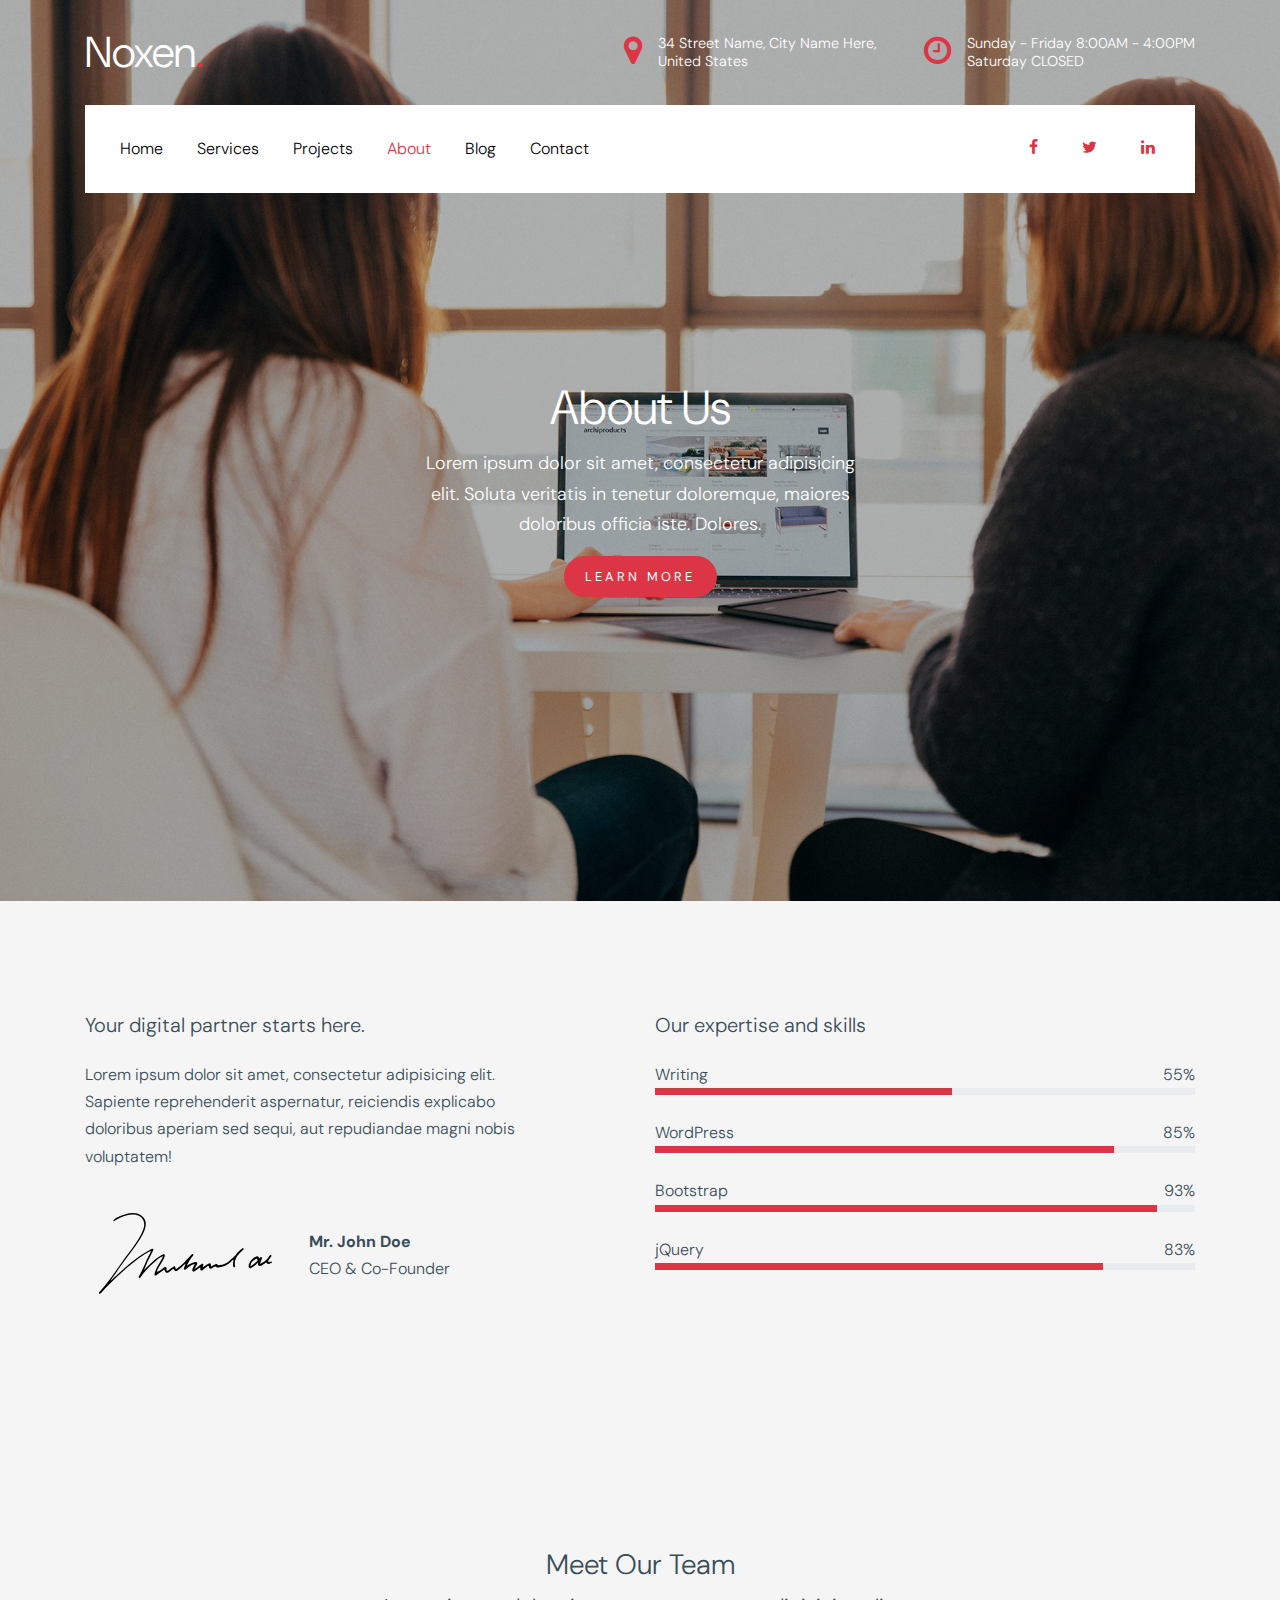
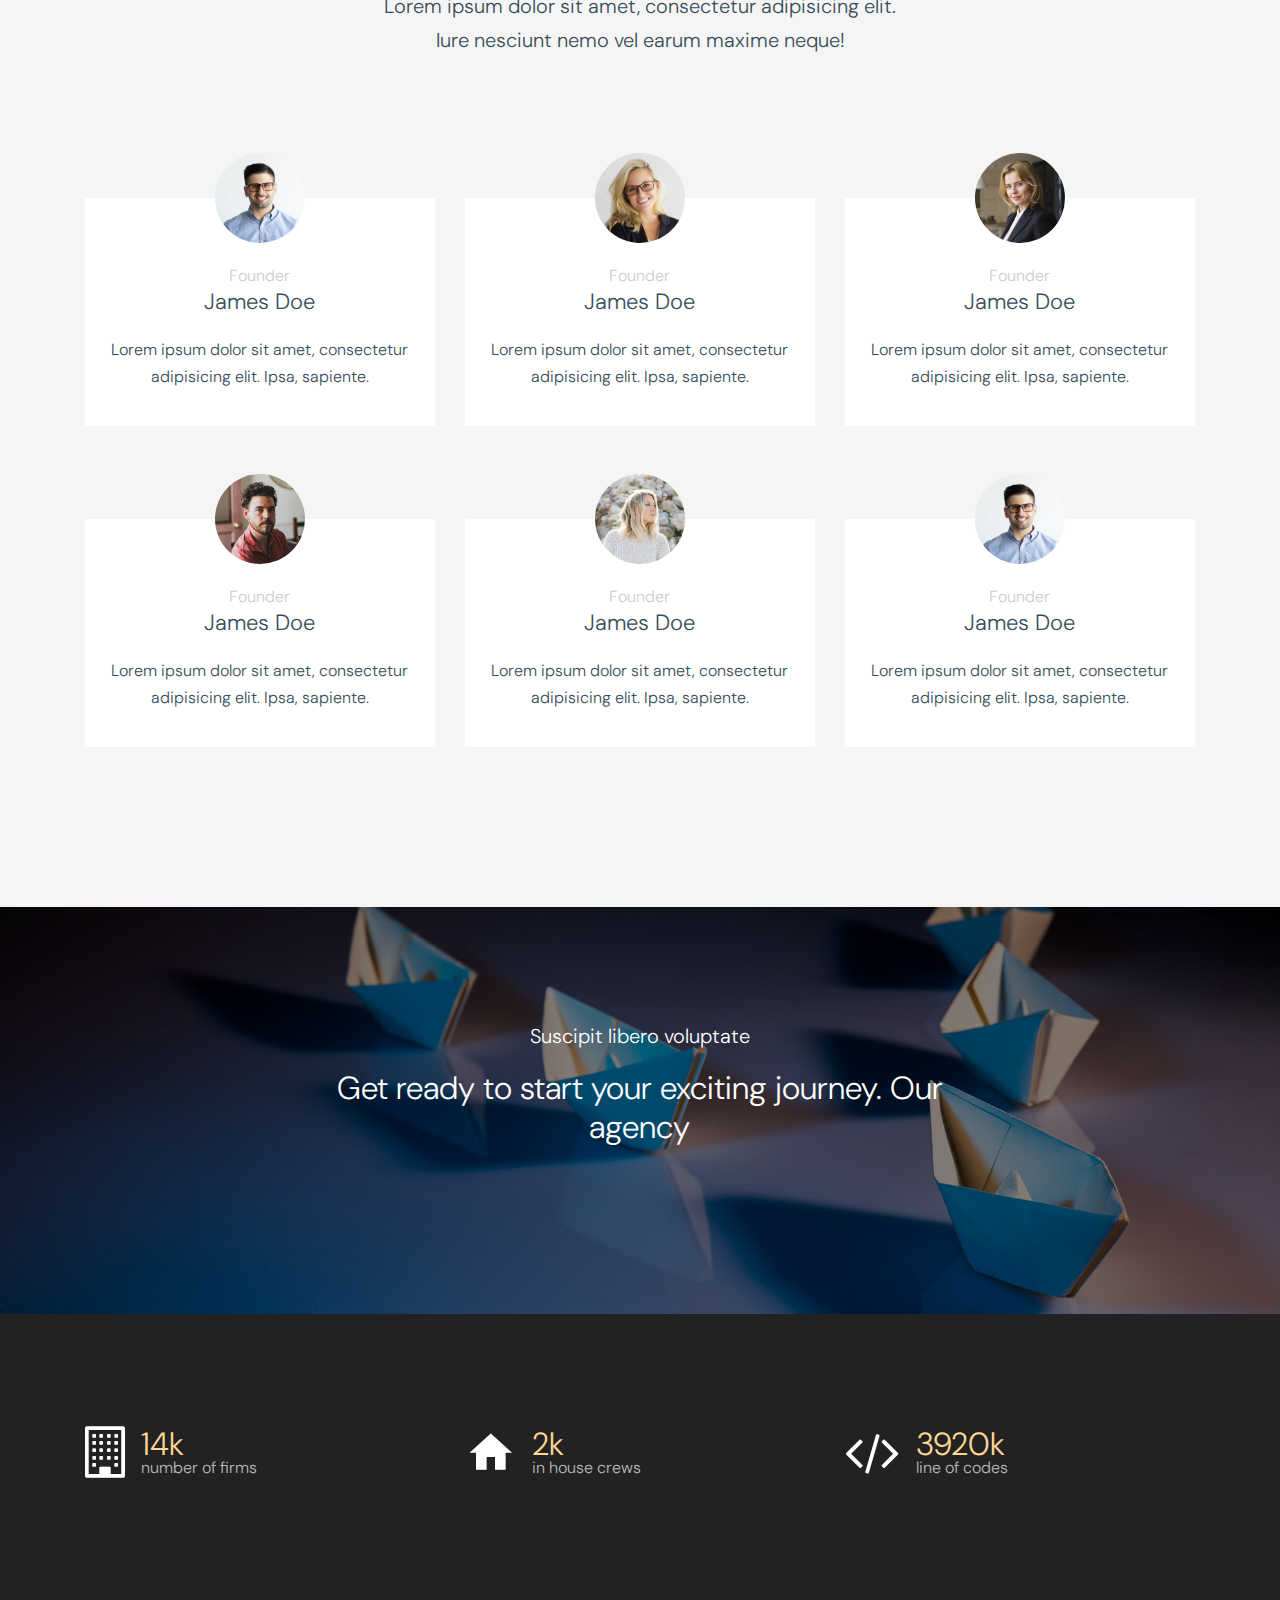
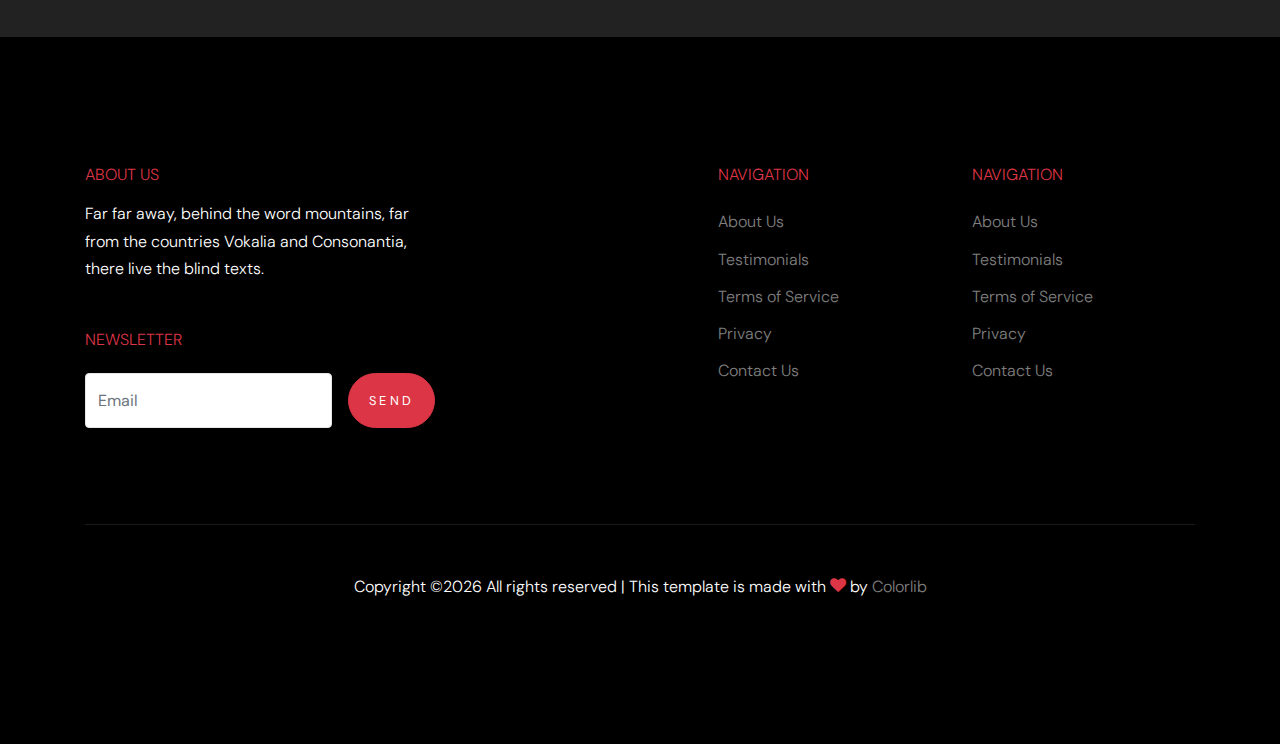
==== about.html @ fd8e3803 "add archives" ====
<!doctype html>
<html lang="en">

  <head>
    <title>Noxen &mdash; Website Template by Colorlib</title>
    <meta charset="utf-8">
    <meta name="viewport" content="width=device-width, initial-scale=1, shrink-to-fit=no">

    <link href="https://fonts.googleapis.com/css?family=DM+Sans:300,400,700&display=swap" rel="stylesheet">

    <link rel="stylesheet" href="fonts/icomoon/style.css">

    <link rel="stylesheet" href="css/bootstrap.min.css">
    <link rel="stylesheet" href="css/bootstrap-datepicker.css">
    <link rel="stylesheet" href="css/jquery.fancybox.min.css">
    <link rel="stylesheet" href="css/owl.carousel.min.css">
    <link rel="stylesheet" href="css/owl.theme.default.min.css">
    <link rel="stylesheet" href="fonts/flaticon/font/flaticon.css">
    <link rel="stylesheet" href="css/aos.css">

    <!-- MAIN CSS -->
    <link rel="stylesheet" href="css/style.css">

  </head>

  <body data-spy="scroll" data-target=".site-navbar-target" data-offset="300">

    
    <div class="site-wrap" id="home-section">

      <div class="site-mobile-menu site-navbar-target">
        <div class="site-mobile-menu-header">
          <div class="site-mobile-menu-close mt-3">
            <span class="icon-close2 js-menu-toggle"></span>
          </div>
        </div>
        <div class="site-mobile-menu-body"></div>
      </div>



      <header class="site-navbar site-navbar-target" role="banner">

        <div class="container mb-3">
          <div class="d-flex align-items-center">
            <div class="site-logo mr-auto">
              <a href="index.html">Noxen<span class="text-primary">.</span></a>
            </div>
            <div class="site-quick-contact d-none d-lg-flex ml-auto ">
              <div class="d-flex site-info align-items-center mr-5">
                <span class="block-icon mr-3"><span class="icon-map-marker"></span></span>
                <span>34 Street Name, City Name Here, <br> United States</span>
              </div>
              <div class="d-flex site-info align-items-center">
                <span class="block-icon mr-3"><span class="icon-clock-o"></span></span>
                <span>Sunday - Friday 8:00AM - 4:00PM <br> Saturday CLOSED</span>
              </div>
              
            </div>
          </div>
        </div>


        <div class="container">
          <div class="menu-wrap d-flex align-items-center">
            <span class="d-inline-block d-lg-none"><a href="#" class="text-black site-menu-toggle js-menu-toggle py-5"><span class="icon-menu h3 text-black"></span></a></span>

              

              <nav class="site-navigation text-left mr-auto d-none d-lg-block" role="navigation">
                <ul class="site-menu main-menu js-clone-nav mr-auto ">
                  <li><a href="index.html" class="nav-link">Home</a></li>
                  <li><a href="services.html" class="nav-link">Services</a></li>
                  <li><a href="projects.html" class="nav-link">Projects</a></li>
                  <li class="active"><a href="about.html" class="nav-link">About</a></li>
                  <li><a href="blog.html" class="nav-link">Blog</a></li>
                  <li><a href="contact.html" class="nav-link">Contact</a></li>
                </ul>
              </nav>

              <div class="top-social ml-auto">
                <a href="#"><span class="icon-facebook"></span></a>
                <a href="#"><span class="icon-twitter"></span></a>
                <a href="#"><span class="icon-linkedin"></span></a>
              </div>
          </div>
        </div>

       

      </header>

    

    <div class="ftco-blocks-cover-1">
      <div class="site-section-cover overlay" data-stellar-background-ratio="0.5" style="background-image: url('images/hero_1.jpg')">
        <div class="container">
          <div class="row align-items-center justify-content-center text-center">
            <div class="col-md-5 mt-5 pt-5">
              <h1 class="mb-3">About Us</h1>
              <p>Lorem ipsum dolor sit amet, consectetur adipisicing elit. Soluta veritatis in tenetur doloremque, maiores doloribus officia iste. Dolores.</p>
              <p><a href="#" class="btn btn-primary">Learn More</a></p>
            </div>
          </div>
        </div>
      </div>
    </div>


    <div class="site-section bg-light">
      <div class="container">
        <div class="row">
          <div class="col-md-5">
            <h2 class="h5 mb-4">Your digital partner starts here.</h2>
            <p>Lorem ipsum dolor sit amet, consectetur adipisicing elit. Sapiente reprehenderit aspernatur, reiciendis explicabo doloribus aperiam sed sequi, aut repudiandae magni nobis voluptatem!</p>

            <div class="d-flex align-items-center">
              <span class="sign mr-4">
                <img src="images/signature.svg" alt="" class="img-fluid">
              </span>
              <div>
                <span class="d-block font-weight-bold">Mr. John Doe</span>
                <span>CEO &amp; Co-Founder </span>
              </div>
            </div>
          </div>
          <div class="col-md-6 ml-auto">
            <h2 class="h5 mb-4">Our expertise and skills</h2>

            <div class="progress-wrap mb-4">
              <div class="d-flex">
                <span>Writing</span>
                <span class="ml-auto">55%</span>
              </div>
              <div class="progress rounded-0" style="height: 7px;">
                <div class="progress-bar" role="progressbar" style="width: 55%;" aria-valuenow="55" aria-valuemin="0" aria-valuemax="100"></div>
              </div>
            </div>

            <div class="progress-wrap mb-4">
              <div class="d-flex">
                <span>WordPress</span>
                <span class="ml-auto">85%</span>
              </div>
              <div class="progress rounded-0" style="height: 7px;">
                <div class="progress-bar" role="progressbar" style="width: 85%;" aria-valuenow="85" aria-valuemin="0" aria-valuemax="100"></div>
              </div>
            </div>

            <div class="progress-wrap mb-4">
              <div class="d-flex">
                <span>Bootstrap</span>
                <span class="ml-auto">93%</span>
              </div>
              <div class="progress rounded-0" style="height: 7px;">
                <div class="progress-bar" role="progressbar" style="width: 93%;" aria-valuenow="93" aria-valuemin="0" aria-valuemax="100"></div>
              </div>
            </div>

            <div class="progress-wrap mb-4">
              <div class="d-flex">
                <span>jQuery</span>
                <span class="ml-auto">83%</span>
              </div>
              <div class="progress rounded-0" style="height: 7px;">
                <div class="progress-bar" role="progressbar" style="width: 83%;" aria-valuenow="83" aria-valuemin="0" aria-valuemax="100"></div>
              </div>
            </div>

          </div>
        </div>
      </div>
    </div>


    <div class="site-section bg-light">
      <div class="container">
        <div class="row justify-content-center text-center mb-5 section-2-title">
          <div class="col-md-6">
            <h3 class="scissors text-center">Meet Our Team</h3>
            <p class="mb-5 lead">Lorem ipsum dolor sit amet, consectetur adipisicing elit. Iure nesciunt nemo vel earum maxime neque!</p>
          </div>
        </div>
        <div class="row align-items-stretch">

          <div class="col-lg-4 col-md-6 mb-5">
            <div class="post-entry-1 h-100 person-1">
              
                <img src="images/person_1.jpg" alt="Image"
                 class="img-fluid">
            
              <div class="post-entry-1-contents">
                <span class="meta">Founder</span>
                <h2>James Doe</h2>
                <p>Lorem ipsum dolor sit amet, consectetur adipisicing elit. Ipsa, sapiente.</p>
              </div>
            </div>
          </div>
          <div class="col-lg-4 col-md-6 mb-5">
            <div class="post-entry-1 h-100 person-1">
              
                <img src="images/person_2.jpg" alt="Image"
                 class="img-fluid">
            
              <div class="post-entry-1-contents">
                <span class="meta">Founder</span>
                <h2>James Doe</h2>
                <p>Lorem ipsum dolor sit amet, consectetur adipisicing elit. Ipsa, sapiente.</p>
              </div>
            </div>
          </div>

          <div class="col-lg-4 col-md-6 mb-5">
            <div class="post-entry-1 h-100 person-1">
              
                <img src="images/person_3.jpg" alt="Image"
                 class="img-fluid">
            
              <div class="post-entry-1-contents">
                <span class="meta">Founder</span>
                <h2>James Doe</h2>
                <p>Lorem ipsum dolor sit amet, consectetur adipisicing elit. Ipsa, sapiente.</p>
              </div>
            </div>
          </div>

          <div class="col-lg-4 col-md-6 mb-5">
            <div class="post-entry-1 h-100 person-1">
              
                <img src="images/person_4.jpg" alt="Image"
                 class="img-fluid">
            
              <div class="post-entry-1-contents">
                <span class="meta">Founder</span>
                <h2>James Doe</h2>
                <p>Lorem ipsum dolor sit amet, consectetur adipisicing elit. Ipsa, sapiente.</p>
              </div>
            </div>
          </div>

          <div class="col-lg-4 col-md-6 mb-5">
            <div class="post-entry-1 h-100 person-1">
              
                <img src="images/person_5.jpg" alt="Image"
                 class="img-fluid">
            
              <div class="post-entry-1-contents">
                <span class="meta">Founder</span>
                <h2>James Doe</h2>
                <p>Lorem ipsum dolor sit amet, consectetur adipisicing elit. Ipsa, sapiente.</p>
              </div>
            </div>
          </div>

          <div class="col-lg-4 col-md-6 mb-5">
            <div class="post-entry-1 h-100 person-1">
              
                <img src="images/person_1.jpg" alt="Image"
                 class="img-fluid">
            
              <div class="post-entry-1-contents">
                <span class="meta">Founder</span>
                <h2>James Doe</h2>
                <p>Lorem ipsum dolor sit amet, consectetur adipisicing elit. Ipsa, sapiente.</p>
              </div>
            </div>
          </div>


        </div>
      </div>
    </div>


    <div class="site-section section-3" data-stellar-background-ratio="0.5" style="background-image: url('images/hero_2.jpg');">
      <div class="container">
        <div class="row justify-content-center text-center">
          <div class="col-7 text-center mb-5">
            <p class="lead text-white">Suscipit libero voluptate</p>
            <h2 class="text-white">Get ready to start your exciting journey. Our agency</h2>
          </div>
        </div>
        
      </div>
    </div>

    <div class="site-section counter-wrap">
      <div class="container">
        <div class="row">
          <div class="col-md-6 col-lg-4 mb-5">
            <div class="d-flex align-items-center counter">
              <span class="icon-building-o wrap-icon mr-3"></span>
              <div class="text">
                <span class="d-block number">14k</span>
                <span class="caption">number of firms</span>
              </div>
            </div>
          </div>
          <div class="col-md-6 col-lg-4 mb-5">
            <div class="d-flex align-items-center counter">
              <span class="icon-home2 wrap-icon mr-3"></span>
              <div class="text">
                <span class="d-block number">2k</span>
                <span class="caption">in house crews</span>
              </div>
            </div>
          </div>
          <div class="col-md-6 col-lg-4 mb-5">
            <div class="d-flex align-items-center counter">
              <span class="icon-code wrap-icon mr-3"></span>
              <div class="text">
                <span class="d-block number">3920k</span>
                <span class="caption">line of codes</span>
              </div>
            </div>
          </div>
        </div>
      </div>
    </div>

    <footer class="site-footer">
      <div class="container">
        <div class="row">
          <div class="col-lg-4">
            <h2 class="footer-heading mb-3">About Us</h2>
                <p class="mb-5">Far far away, behind the word mountains, far from the countries Vokalia and Consonantia, there live the blind texts. </p>

                <h2 class="footer-heading mb-4">Newsletter</h2>
                <form action="#" class="d-flex" class="subscribe">
                  <input type="text" class="form-control mr-3" placeholder="Email">
                  <input type="submit" value="Send" class="btn btn-primary">
                </form>
          </div>
          <div class="col-lg-8 ml-auto">
            <div class="row">
              <div class="col-lg-4 ml-auto">
                <h2 class="footer-heading mb-4">Navigation</h2>
                <ul class="list-unstyled">
                  <li><a href="#">About Us</a></li>
                  <li><a href="#">Testimonials</a></li>
                  <li><a href="#">Terms of Service</a></li>
                  <li><a href="#">Privacy</a></li>
                  <li><a href="#">Contact Us</a></li>
                </ul>
              </div>
              <div class="col-lg-4">
                <h2 class="footer-heading mb-4">Navigation</h2>
                <ul class="list-unstyled">
                  <li><a href="#">About Us</a></li>
                  <li><a href="#">Testimonials</a></li>
                  <li><a href="#">Terms of Service</a></li>
                  <li><a href="#">Privacy</a></li>
                  <li><a href="#">Contact Us</a></li>
                </ul>
                
              </div>

              
              
            </div>
          </div>
        </div>
        <div class="row pt-5 mt-5 text-center">
          <div class="col-md-12">
            <div class="border-top pt-5">
              <p>
            <!-- Link back to Colorlib can't be removed. Template is licensed under CC BY 3.0. -->
            Copyright &copy;<script>document.write(new Date().getFullYear());</script> All rights reserved | This template is made with <i class="icon-heart text-danger" aria-hidden="true"></i> by <a href="https://colorlib.com" target="_blank" >Colorlib</a>
            <!-- Link back to Colorlib can't be removed. Template is licensed under CC BY 3.0. -->
            </p>
            </div>
          </div>

        </div>
      </div>
    </footer>

    </div>

    <script src="js/jquery-3.3.1.min.js"></script>
    <script src="js/jquery-migrate-3.0.0.js"></script>
    <script src="js/popper.min.js"></script>
    <script src="js/bootstrap.min.js"></script>
    <script src="js/owl.carousel.min.js"></script>
    <script src="js/jquery.sticky.js"></script>
    <script src="js/jquery.waypoints.min.js"></script>
    <script src="js/jquery.animateNumber.min.js"></script>
    <script src="js/jquery.fancybox.min.js"></script>
    <script src="js/jquery.stellar.min.js"></script>
    <script src="js/jquery.easing.1.3.js"></script>
    <script src="js/bootstrap-datepicker.min.js"></script>
    <script src="js/aos.js"></script>

    <script src="js/main.js"></script>

  </body>

</html>
---- fonts/icomoon/style.css ----
@font-face {
  font-family: 'icomoon';
  src:  url('fonts/icomoon.eot?10si43');
  src:  url('fonts/icomoon.eot?10si43#iefix') format('embedded-opentype'),
    url('fonts/icomoon.ttf?10si43') format('truetype'),
    url('fonts/icomoon.woff?10si43') format('woff'),
    url('fonts/icomoon.svg?10si43#icomoon') format('svg');
  font-weight: normal;
  font-style: normal;
}

[class^="icon-"], [class*=" icon-"] {
  /* use !important to prevent issues with browser extensions that change fonts */
  font-family: 'icomoon' !important;
  speak: none;
  font-style: normal;
  font-weight: normal;
  font-variant: normal;
  text-transform: none;
  line-height: 1;

  /* Better Font Rendering =========== */
  -webkit-font-smoothing: antialiased;
  -moz-osx-font-smoothing: grayscale;
}

.icon-asterisk:before {
  content: "\f069";
}
.icon-plus:before {
  content: "\f067";
}
.icon-question:before {
  content: "\f128";
}
.icon-minus:before {
  content: "\f068";
}
.icon-glass:before {
  content: "\f000";
}
.icon-music:before {
  content: "\f001";
}
.icon-search:before {
  content: "\f002";
}
.icon-envelope-o:before {
  content: "\f003";
}
.icon-heart:before {
  content: "\f004";
}
.icon-star:before {
  content: "\f005";
}
.icon-star-o:before {
  content: "\f006";
}
.icon-user:before {
  content: "\f007";
}
.icon-film:before {
  content: "\f008";
}
.icon-th-large:before {
  content: "\f009";
}
.icon-th:before {
  content: "\f00a";
}
.icon-th-list:before {
  content: "\f00b";
}
.icon-check:before {
  content: "\f00c";
}
.icon-close:before {
  content: "\f00d";
}
.icon-remove:before {
  content: "\f00d";
}
.icon-times:before {
  content: "\f00d";
}
.icon-search-plus:before {
  content: "\f00e";
}
.icon-search-minus:before {
  content: "\f010";
}
.icon-power-off:before {
  content: "\f011";
}
.icon-signal:before {
  content: "\f012";
}
.icon-cog:before {
  content: "\f013";
}
.icon-gear:before {
  content: "\f013";
}
.icon-trash-o:before {
  content: "\f014";
}
.icon-home:before {
  content: "\f015";
}
.icon-file-o:before {
  content: "\f016";
}
.icon-clock-o:before {
  content: "\f017";
}
.icon-road:before {
  content: "\f018";
}
.icon-download:before {
  content: "\f019";
}
.icon-arrow-circle-o-down:before {
  content: "\f01a";
}
.icon-arrow-circle-o-up:before {
  content: "\f01b";
}
.icon-inbox:before {
  content: "\f01c";
}
.icon-play-circle-o:before {
  content: "\f01d";
}
.icon-repeat:before {
  content: "\f01e";
}
.icon-rotate-right:before {
  content: "\f01e";
}
.icon-refresh:before {
  content: "\f021";
}
.icon-list-alt:before {
  content: "\f022";
}
.icon-lock:before {
  content: "\f023";
}
.icon-flag:before {
  content: "\f024";
}
.icon-headphones:before {
  content: "\f025";
}
.icon-volume-off:before {
  content: "\f026";
}
.icon-volume-down:before {
  content: "\f027";
}
.icon-volume-up:before {
  content: "\f028";
}
.icon-qrcode:before {
  content: "\f029";
}
.icon-barcode:before {
  content: "\f02a";
}
.icon-tag:before {
  content: "\f02b";
}
.icon-tags:before {
  content: "\f02c";
}
.icon-book:before {
  content: "\f02d";
}
.icon-bookmark:before {
  content: "\f02e";
}
.icon-print:before {
  content: "\f02f";
}
.icon-camera:before {
  content: "\f030";
}
.icon-font:before {
  content: "\f031";
}
.icon-bold:before {
  content: "\f032";
}
.icon-italic:before {
  content: "\f033";
}
.icon-text-height:before {
  content: "\f034";
}
.icon-text-width:before {
  content: "\f035";
}
.icon-align-left:before {
  content: "\f036";
}
.icon-align-center:before {
  content: "\f037";
}
.icon-align-right:before {
  content: "\f038";
}
.icon-align-justify:before {
  content: "\f039";
}
.icon-list:before {
  content: "\f03a";
}
.icon-dedent:before {
  content: "\f03b";
}
.icon-outdent:before {
  content: "\f03b";
}
.icon-indent:before {
  content: "\f03c";
}
.icon-video-camera:before {
  content: "\f03d";
}
.icon-image:before {
  content: "\f03e";
}
.icon-photo:before {
  content: "\f03e";
}
.icon-picture-o:before {
  content: "\f03e";
}
.icon-pencil:before {
  content: "\f040";
}
.icon-map-marker:before {
  content: "\f041";
}
.icon-adjust:before {
  content: "\f042";
}
.icon-tint:before {
  content: "\f043";
}
.icon-edit:before {
  content: "\f044";
}
.icon-pencil-square-o:before {
  content: "\f044";
}
.icon-share-square-o:before {
  content: "\f045";
}
.icon-check-square-o:before {
  content: "\f046";
}
.icon-arrows:before {
  content: "\f047";
}
.icon-step-backward:before {
  content: "\f048";
}
.icon-fast-backward:before {
  content: "\f049";
}
.icon-backward:before {
  content: "\f04a";
}
.icon-play:before {
  content: "\f04b";
}
.icon-pause:before {
  content: "\f04c";
}
.icon-stop:before {
  content: "\f04d";
}
.icon-forward:before {
  content: "\f04e";
}
.icon-fast-forward:before {
  content: "\f050";
}
.icon-step-forward:before {
  content: "\f051";
}
.icon-eject:before {
  content: "\f052";
}
.icon-chevron-left:before {
  content: "\f053";
}
.icon-chevron-right:before {
  content: "\f054";
}
.icon-plus-circle:before {
  content: "\f055";
}
.icon-minus-circle:before {
  content: "\f056";
}
.icon-times-circle:before {
  content: "\f057";
}
.icon-check-circle:before {
  content: "\f058";
}
.icon-question-circle:before {
  content: "\f059";
}
.icon-info-circle:before {
  content: "\f05a";
}
.icon-crosshairs:before {
  content: "\f05b";
}
.icon-times-circle-o:before {
  content: "\f05c";
}
.icon-check-circle-o:before {
  content: "\f05d";
}
.icon-ban:before {
  content: "\f05e";
}
.icon-arrow-left:before {
  content: "\f060";
}
.icon-arrow-right:before {
  content: "\f061";
}
.icon-arrow-up:before {
  content: "\f062";
}
.icon-arrow-down:before {
  content: "\f063";
}
.icon-mail-forward:before {
  content: "\f064";
}
.icon-share:before {
  content: "\f064";
}
.icon-expand:before {
  content: "\f065";
}
.icon-compress:before {
  content: "\f066";
}
.icon-exclamation-circle:before {
  content: "\f06a";
}
.icon-gift:before {
  content: "\f06b";
}
.icon-leaf:before {
  content: "\f06c";
}
.icon-fire:before {
  content: "\f06d";
}
.icon-eye:before {
  content: "\f06e";
}
.icon-eye-slash:before {
  content: "\f070";
}
.icon-exclamation-triangle:before {
  content: "\f071";
}
.icon-warning:before {
  content: "\f071";
}
.icon-plane:before {
  content: "\f072";
}
.icon-calendar:before {
  content: "\f073";
}
.icon-random:before {
  content: "\f074";
}
.icon-comment:before {
  content: "\f075";
}
.icon-magnet:before {
  content: "\f076";
}
.icon-chevron-up:before {
  content: "\f077";
}
.icon-chevron-down:before {
  content: "\f078";
}
.icon-retweet:before {
  content: "\f079";
}
.icon-shopping-cart:before {
  content: "\f07a";
}
.icon-folder:before {
  content: "\f07b";
}
.icon-folder-open:before {
  content: "\f07c";
}
.icon-arrows-v:before {
  content: "\f07d";
}
.icon-arrows-h:before {
  content: "\f07e";
}
.icon-bar-chart:before {
  content: "\f080";
}
.icon-bar-chart-o:before {
  content: "\f080";
}
.icon-twitter-square:before {
  content: "\f081";
}
.icon-facebook-square:before {
  content: "\f082";
}
.icon-camera-retro:before {
  content: "\f083";
}
.icon-key:before {
  content: "\f084";
}
.icon-cogs:before {
  content: "\f085";
}
.icon-gears:before {
  content: "\f085";
}
.icon-comments:before {
  content: "\f086";
}
.icon-thumbs-o-up:before {
  content: "\f087";
}
.icon-thumbs-o-down:before {
  content: "\f088";
}
.icon-star-half:before {
  content: "\f089";
}
.icon-heart-o:before {
  content: "\f08a";
}
.icon-sign-out:before {
  content: "\f08b";
}
.icon-linkedin-square:before {
  content: "\f08c";
}
.icon-thumb-tack:before {
  content: "\f08d";
}
.icon-external-link:before {
  content: "\f08e";
}
.icon-sign-in:before {
  content: "\f090";
}
.icon-trophy:before {
  content: "\f091";
}
.icon-github-square:before {
  content: "\f092";
}
.icon-upload:before {
  content: "\f093";
}
.icon-lemon-o:before {
  content: "\f094";
}
.icon-phone:before {
  content: "\f095";
}
.icon-square-o:before {
  content: "\f096";
}
.icon-bookmark-o:before {
  content: "\f097";
}
.icon-phone-square:before {
  content: "\f098";
}
.icon-twitter:before {
  content: "\f099";
}
.icon-facebook:before {
  content: "\f09a";
}
.icon-facebook-f:before {
  content: "\f09a";
}
.icon-github:before {
  content: "\f09b";
}
.icon-unlock:before {
  content: "\f09c";
}
.icon-credit-card:before {
  content: "\f09d";
}
.icon-feed:before {
  content: "\f09e";
}
.icon-rss:before {
  content: "\f09e";
}
.icon-hdd-o:before {
  content: "\f0a0";
}
.icon-bullhorn:before {
  content: "\f0a1";
}
.icon-bell-o:before {
  content: "\f0a2";
}
.icon-certificate:before {
  content: "\f0a3";
}
.icon-hand-o-right:before {
  content: "\f0a4";
}
.icon-hand-o-left:before {
  content: "\f0a5";
}
.icon-hand-o-up:before {
  content: "\f0a6";
}
.icon-hand-o-down:before {
  content: "\f0a7";
}
.icon-arrow-circle-left:before {
  content: "\f0a8";
}
.icon-arrow-circle-right:before {
  content: "\f0a9";
}
.icon-arrow-circle-up:before {
  content: "\f0aa";
}
.icon-arrow-circle-down:before {
  content: "\f0ab";
}
.icon-globe:before {
  content: "\f0ac";
}
.icon-wrench:before {
  content: "\f0ad";
}
.icon-tasks:before {
  content: "\f0ae";
}
.icon-filter:before {
  content: "\f0b0";
}
.icon-briefcase:before {
  content: "\f0b1";
}
.icon-arrows-alt:before {
  content: "\f0b2";
}
.icon-group:before {
  content: "\f0c0";
}
.icon-users:before {
  content: "\f0c0";
}
.icon-chain:before {
  content: "\f0c1";
}
.icon-link:before {
  content: "\f0c1";
}
.icon-cloud:before {
  content: "\f0c2";
}
.icon-flask:before {
  content: "\f0c3";
}
.icon-cut:before {
  content: "\f0c4";
}
.icon-scissors:before {
  content: "\f0c4";
}
.icon-copy:before {
  content: "\f0c5";
}
.icon-files-o:before {
  content: "\f0c5";
}
.icon-paperclip:before {
  content: "\f0c6";
}
.icon-floppy-o:before {
  content: "\f0c7";
}
.icon-save:before {
  content: "\f0c7";
}
.icon-square:before {
  content: "\f0c8";
}
.icon-bars:before {
  content: "\f0c9";
}
.icon-navicon:before {
  content: "\f0c9";
}
.icon-reorder:before {
  content: "\f0c9";
}
.icon-list-ul:before {
  content: "\f0ca";
}
.icon-list-ol:before {
  content: "\f0cb";
}
.icon-strikethrough:before {
  content: "\f0cc";
}
.icon-underline:before {
  content: "\f0cd";
}
.icon-table:before {
  content: "\f0ce";
}
.icon-magic:before {
  content: "\f0d0";
}
.icon-truck:before {
  content: "\f0d1";
}
.icon-pinterest:before {
  content: "\f0d2";
}
.icon-pinterest-square:before {
  content: "\f0d3";
}
.icon-google-plus-square:before {
  content: "\f0d4";
}
.icon-google-plus:before {
  content: "\f0d5";
}
.icon-money:before {
  content: "\f0d6";
}
.icon-caret-down:before {
  content: "\f0d7";
}
.icon-caret-up:before {
  content: "\f0d8";
}
.icon-caret-left:before {
  content: "\f0d9";
}
.icon-caret-right:before {
  content: "\f0da";
}
.icon-columns:before {
  content: "\f0db";
}
.icon-sort:before {
  content: "\f0dc";
}
.icon-unsorted:before {
  content: "\f0dc";
}
.icon-sort-desc:before {
  content: "\f0dd";
}
.icon-sort-down:before {
  content: "\f0dd";
}
.icon-sort-asc:before {
  content: "\f0de";
}
.icon-sort-up:before {
  content: "\f0de";
}
.icon-envelope:before {
  content: "\f0e0";
}
.icon-linkedin:before {
  content: "\f0e1";
}
.icon-rotate-left:before {
  content: "\f0e2";
}
.icon-undo:before {
  content: "\f0e2";
}
.icon-gavel:before {
  content: "\f0e3";
}
.icon-legal:before {
  content: "\f0e3";
}
.icon-dashboard:before {
  content: "\f0e4";
}
.icon-tachometer:before {
  content: "\f0e4";
}
.icon-comment-o:before {
  content: "\f0e5";
}
.icon-comments-o:before {
  content: "\f0e6";
}
.icon-bolt:before {
  content: "\f0e7";
}
.icon-flash:before {
  content: "\f0e7";
}
.icon-sitemap:before {
  content: "\f0e8";
}
.icon-umbrella:before {
  content: "\f0e9";
}
.icon-clipboard:before {
  content: "\f0ea";
}
.icon-paste:before {
  content: "\f0ea";
}
.icon-lightbulb-o:before {
  content: "\f0eb";
}
.icon-exchange:before {
  content: "\f0ec";
}
.icon-cloud-download:before {
  content: "\f0ed";
}
.icon-cloud-upload:before {
  content: "\f0ee";
}
.icon-user-md:before {
  content: "\f0f0";
}
.icon-stethoscope:before {
  content: "\f0f1";
}
.icon-suitcase:before {
  content: "\f0f2";
}
.icon-bell:before {
  content: "\f0f3";
}
.icon-coffee:before {
  content: "\f0f4";
}
.icon-cutlery:before {
  content: "\f0f5";
}
.icon-file-text-o:before {
  content: "\f0f6";
}
.icon-building-o:before {
  content: "\f0f7";
}
.icon-hospital-o:before {
  content: "\f0f8";
}
.icon-ambulance:before {
  content: "\f0f9";
}
.icon-medkit:before {
  content: "\f0fa";
}
.icon-fighter-jet:before {
  content: "\f0fb";
}
.icon-beer:before {
  content: "\f0fc";
}
.icon-h-square:before {
  content: "\f0fd";
}
.icon-plus-square:before {
  content: "\f0fe";
}
.icon-angle-double-left:before {
  content: "\f100";
}
.icon-angle-double-right:before {
  content: "\f101";
}
.icon-angle-double-up:before {
  content: "\f102";
}
.icon-angle-double-down:before {
  content: "\f103";
}
.icon-angle-left:before {
  content: "\f104";
}
.icon-angle-right:before {
  content: "\f105";
}
.icon-angle-up:before {
  content: "\f106";
}
.icon-angle-down:before {
  content: "\f107";
}
.icon-desktop:before {
  content: "\f108";
}
.icon-laptop:before {
  content: "\f109";
}
.icon-tablet:before {
  content: "\f10a";
}
.icon-mobile:before {
  content: "\f10b";
}
.icon-mobile-phone:before {
  content: "\f10b";
}
.icon-circle-o:before {
  content: "\f10c";
}
.icon-quote-left:before {
  content: "\f10d";
}
.icon-quote-right:before {
  content: "\f10e";
}
.icon-spinner:before {
  content: "\f110";
}
.icon-circle:before {
  content: "\f111";
}
.icon-mail-reply:before {
  content: "\f112";
}
.icon-reply:before {
  content: "\f112";
}
.icon-github-alt:before {
  content: "\f113";
}
.icon-folder-o:before {
  content: "\f114";
}
.icon-folder-open-o:before {
  content: "\f115";
}
.icon-smile-o:before {
  content: "\f118";
}
.icon-frown-o:before {
  content: "\f119";
}
.icon-meh-o:before {
  content: "\f11a";
}
.icon-gamepad:before {
  content: "\f11b";
}
.icon-keyboard-o:before {
  content: "\f11c";
}
.icon-flag-o:before {
  content: "\f11d";
}
.icon-flag-checkered:before {
  content: "\f11e";
}
.icon-terminal:before {
  content: "\f120";
}
.icon-code:before {
  content: "\f121";
}
.icon-mail-reply-all:before {
  content: "\f122";
}
.icon-reply-all:before {
  content: "\f122";
}
.icon-star-half-empty:before {
  content: "\f123";
}
.icon-star-half-full:before {
  content: "\f123";
}
.icon-star-half-o:before {
  content: "\f123";
}
.icon-location-arrow:before {
  content: "\f124";
}
.icon-crop:before {
  content: "\f125";
}
.icon-code-fork:before {
  content: "\f126";
}
.icon-chain-broken:before {
  content: "\f127";
}
.icon-unlink:before {
  content: "\f127";
}
.icon-info:before {
  content: "\f129";
}
.icon-exclamation:before {
  content: "\f12a";
}
.icon-superscript:before {
  content: "\f12b";
}
.icon-subscript:before {
  content: "\f12c";
}
.icon-eraser:before {
  content: "\f12d";
}
.icon-puzzle-piece:before {
  content: "\f12e";
}
.icon-microphone:before {
  content: "\f130";
}
.icon-microphone-slash:before {
  content: "\f131";
}
.icon-shield:before {
  content: "\f132";
}
.icon-calendar-o:before {
  content: "\f133";
}
.icon-fire-extinguisher:before {
  content: "\f134";
}
.icon-rocket:before {
  content: "\f135";
}
.icon-maxcdn:before {
  content: "\f136";
}
.icon-chevron-circle-left:before {
  content: "\f137";
}
.icon-chevron-circle-right:before {
  content: "\f138";
}
.icon-chevron-circle-up:before {
  content: "\f139";
}
.icon-chevron-circle-down:before {
  content: "\f13a";
}
.icon-html5:before {
  content: "\f13b";
}
.icon-css3:before {
  content: "\f13c";
}
.icon-anchor:before {
  content: "\f13d";
}
.icon-unlock-alt:before {
  content: "\f13e";
}
.icon-bullseye:before {
  content: "\f140";
}
.icon-ellipsis-h:before {
  content: "\f141";
}
.icon-ellipsis-v:before {
  content: "\f142";
}
.icon-rss-square:before {
  content: "\f143";
}
.icon-play-circle:before {
  content: "\f144";
}
.icon-ticket:before {
  content: "\f145";
}
.icon-minus-square:before {
  content: "\f146";
}
.icon-minus-square-o:before {
  content: "\f147";
}
.icon-level-up:before {
  content: "\f148";
}
.icon-level-down:before {
  content: "\f149";
}
.icon-check-square:before {
  content: "\f14a";
}
.icon-pencil-square:before {
  content: "\f14b";
}
.icon-external-link-square:before {
  content: "\f14c";
}
.icon-share-square:before {
  content: "\f14d";
}
.icon-compass:before {
  content: "\f14e";
}
.icon-caret-square-o-down:before {
  content: "\f150";
}
.icon-toggle-down:before {
  content: "\f150";
}
.icon-caret-square-o-up:before {
  content: "\f151";
}
.icon-toggle-up:before {
  content: "\f151";
}
.icon-caret-square-o-right:before {
  content: "\f152";
}
.icon-toggle-right:before {
  content: "\f152";
}
.icon-eur:before {
  content: "\f153";
}
.icon-euro:before {
  content: "\f153";
}
.icon-gbp:before {
  content: "\f154";
}
.icon-dollar:before {
  content: "\f155";
}
.icon-usd:before {
  content: "\f155";
}
.icon-inr:before {
  content: "\f156";
}
.icon-rupee:before {
  content: "\f156";
}
.icon-cny:before {
  content: "\f157";
}
.icon-jpy:before {
  content: "\f157";
}
.icon-rmb:before {
  content: "\f157";
}
.icon-yen:before {
  content: "\f157";
}
.icon-rouble:before {
  content: "\f158";
}
.icon-rub:before {
  content: "\f158";
}
.icon-ruble:before {
  content: "\f158";
}
.icon-krw:before {
  content: "\f159";
}
.icon-won:before {
  content: "\f159";
}
.icon-bitcoin:before {
  content: "\f15a";
}
.icon-btc:before {
  content: "\f15a";
}
.icon-file:before {
  content: "\f15b";
}
.icon-file-text:before {
  content: "\f15c";
}
.icon-sort-alpha-asc:before {
  content: "\f15d";
}
.icon-sort-alpha-desc:before {
  content: "\f15e";
}
.icon-sort-amount-asc:before {
  content: "\f160";
}
.icon-sort-amount-desc:before {
  content: "\f161";
}
.icon-sort-numeric-asc:before {
  content: "\f162";
}
.icon-sort-numeric-desc:before {
  content: "\f163";
}
.icon-thumbs-up:before {
  content: "\f164";
}
.icon-thumbs-down:before {
  content: "\f165";
}
.icon-youtube-square:before {
  content: "\f166";
}
.icon-youtube:before {
  content: "\f167";
}
.icon-xing:before {
  content: "\f168";
}
.icon-xing-square:before {
  content: "\f169";
}
.icon-youtube-play:before {
  content: "\f16a";
}
.icon-dropbox:before {
  content: "\f16b";
}
.icon-stack-overflow:before {
  content: "\f16c";
}
.icon-instagram:before {
  content: "\f16d";
}
.icon-flickr:before {
  content: "\f16e";
}
.icon-adn:before {
  content: "\f170";
}
.icon-bitbucket:before {
  content: "\f171";
}
.icon-bitbucket-square:before {
  content: "\f172";
}
.icon-tumblr:before {
  content: "\f173";
}
.icon-tumblr-square:before {
  content: "\f174";
}
.icon-long-arrow-down:before {
  content: "\f175";
}
.icon-long-arrow-up:before {
  content: "\f176";
}
.icon-long-arrow-left:before {
  content: "\f177";
}
.icon-long-arrow-right:before {
  content: "\f178";
}
.icon-apple:before {
  content: "\f179";
}
.icon-windows:before {
  content: "\f17a";
}
.icon-android:before {
  content: "\f17b";
}
.icon-linux:before {
  content: "\f17c";
}
.icon-dribbble:before {
  content: "\f17d";
}
.icon-skype:before {
  content: "\f17e";
}
.icon-foursquare:before {
  content: "\f180";
}
.icon-trello:before {
  content: "\f181";
}
.icon-female:before {
  content: "\f182";
}
.icon-male:before {
  content: "\f183";
}
.icon-gittip:before {
  content: "\f184";
}
.icon-gratipay:before {
  content: "\f184";
}
.icon-sun-o:before {
  content: "\f185";
}
.icon-moon-o:before {
  content: "\f186";
}
.icon-archive:before {
  content: "\f187";
}
.icon-bug:before {
  content: "\f188";
}
.icon-vk:before {
  content: "\f189";
}
.icon-weibo:before {
  content: "\f18a";
}
.icon-renren:before {
  content: "\f18b";
}
.icon-pagelines:before {
  content: "\f18c";
}
.icon-stack-exchange:before {
  content: "\f18d";
}
.icon-arrow-circle-o-right:before {
  content: "\f18e";
}
.icon-arrow-circle-o-left:before {
  content: "\f190";
}
.icon-caret-square-o-left:before {
  content: "\f191";
}
.icon-toggle-left:before {
  content: "\f191";
}
.icon-dot-circle-o:before {
  content: "\f192";
}
.icon-wheelchair:before {
  content: "\f193";
}
.icon-vimeo-square:before {
  content: "\f194";
}
.icon-try:before {
  content: "\f195";
}
.icon-turkish-lira:before {
  content: "\f195";
}
.icon-plus-square-o:before {
  content: "\f196";
}
.icon-space-shuttle:before {
  content: "\f197";
}
.icon-slack:before {
  content: "\f198";
}
.icon-envelope-square:before {
  content: "\f199";
}
.icon-wordpress:before {
  content: "\f19a";
}
.icon-openid:before {
  content: "\f19b";
}
.icon-bank:before {
  content: "\f19c";
}
.icon-institution:before {
  content: "\f19c";
}
.icon-university:before {
  content: "\f19c";
}
.icon-graduation-cap:before {
  content: "\f19d";
}
.icon-mortar-board:before {
  content: "\f19d";
}
.icon-yahoo:before {
  content: "\f19e";
}
.icon-google:before {
  content: "\f1a0";
}
.icon-reddit:before {
  content: "\f1a1";
}
.icon-reddit-square:before {
  content: "\f1a2";
}
.icon-stumbleupon-circle:before {
  content: "\f1a3";
}
.icon-stumbleupon:before {
  content: "\f1a4";
}
.icon-delicious:before {
  content: "\f1a5";
}
.icon-digg:before {
  content: "\f1a6";
}
.icon-pied-piper-pp:before {
  content: "\f1a7";
}
.icon-pied-piper-alt:before {
  content: "\f1a8";
}
.icon-drupal:before {
  content: "\f1a9";
}
.icon-joomla:before {
  content: "\f1aa";
}
.icon-language:before {
  content: "\f1ab";
}
.icon-fax:before {
  content: "\f1ac";
}
.icon-building:before {
  content: "\f1ad";
}
.icon-child:before {
  content: "\f1ae";
}
.icon-paw:before {
  content: "\f1b0";
}
.icon-spoon:before {
  content: "\f1b1";
}
.icon-cube:before {
  content: "\f1b2";
}
.icon-cubes:before {
  content: "\f1b3";
}
.icon-behance:before {
  content: "\f1b4";
}
.icon-behance-square:before {
  content: "\f1b5";
}
.icon-steam:before {
  content: "\f1b6";
}
.icon-steam-square:before {
  content: "\f1b7";
}
.icon-recycle:before {
  content: "\f1b8";
}
.icon-automobile:before {
  content: "\f1b9";
}
.icon-car:before {
  content: "\f1b9";
}
.icon-cab:before {
  content: "\f1ba";
}
.icon-taxi:before {
  content: "\f1ba";
}
.icon-tree:before {
  content: "\f1bb";
}
.icon-spotify:before {
  content: "\f1bc";
}
.icon-deviantart:before {
  content: "\f1bd";
}
.icon-soundcloud:before {
  content: "\f1be";
}
.icon-database:before {
  content: "\f1c0";
}
.icon-file-pdf-o:before {
  content: "\f1c1";
}
.icon-file-word-o:before {
  content: "\f1c2";
}
.icon-file-excel-o:before {
  content: "\f1c3";
}
.icon-file-powerpoint-o:before {
  content: "\f1c4";
}
.icon-file-image-o:before {
  content: "\f1c5";
}
.icon-file-photo-o:before {
  content: "\f1c5";
}
.icon-file-picture-o:before {
  content: "\f1c5";
}
.icon-file-archive-o:before {
  content: "\f1c6";
}
.icon-file-zip-o:before {
  content: "\f1c6";
}
.icon-file-audio-o:before {
  content: "\f1c7";
}
.icon-file-sound-o:before {
  content: "\f1c7";
}
.icon-file-movie-o:before {
  content: "\f1c8";
}
.icon-file-video-o:before {
  content: "\f1c8";
}
.icon-file-code-o:before {
  content: "\f1c9";
}
.icon-vine:before {
  content: "\f1ca";
}
.icon-codepen:before {
  content: "\f1cb";
}
.icon-jsfiddle:before {
  content: "\f1cc";
}
.icon-life-bouy:before {
  content: "\f1cd";
}
.icon-life-buoy:before {
  content: "\f1cd";
}
.icon-life-ring:before {
  content: "\f1cd";
}
.icon-life-saver:before {
  content: "\f1cd";
}
.icon-support:before {
  content: "\f1cd";
}
.icon-circle-o-notch:before {
  content: "\f1ce";
}
.icon-ra:before {
  content: "\f1d0";
}
.icon-rebel:before {
  content: "\f1d0";
}
.icon-resistance:before {
  content: "\f1d0";
}
.icon-empire:before {
  content: "\f1d1";
}
.icon-ge:before {
  content: "\f1d1";
}
.icon-git-square:before {
  content: "\f1d2";
}
.icon-git:before {
  content: "\f1d3";
}
.icon-hacker-news:before {
  content: "\f1d4";
}
.icon-y-combinator-square:before {
  content: "\f1d4";
}
.icon-yc-square:before {
  content: "\f1d4";
}
.icon-tencent-weibo:before {
  content: "\f1d5";
}
.icon-qq:before {
  content: "\f1d6";
}
.icon-wechat:before {
  content: "\f1d7";
}
.icon-weixin:before {
  content: "\f1d7";
}
.icon-paper-plane:before {
  content: "\f1d8";
}
.icon-send:before {
  content: "\f1d8";
}
.icon-paper-plane-o:before {
  content: "\f1d9";
}
.icon-send-o:before {
  content: "\f1d9";
}
.icon-history:before {
  content: "\f1da";
}
.icon-circle-thin:before {
  content: "\f1db";
}
.icon-header:before {
  content: "\f1dc";
}
.icon-paragraph:before {
  content: "\f1dd";
}
.icon-sliders:before {
  content: "\f1de";
}
.icon-share-alt:before {
  content: "\f1e0";
}
.icon-share-alt-square:before {
  content: "\f1e1";
}
.icon-bomb:before {
  content: "\f1e2";
}
.icon-futbol-o:before {
  content: "\f1e3";
}
.icon-soccer-ball-o:before {
  content: "\f1e3";
}
.icon-tty:before {
  content: "\f1e4";
}
.icon-binoculars:before {
  content: "\f1e5";
}
.icon-plug:before {
  content: "\f1e6";
}
.icon-slideshare:before {
  content: "\f1e7";
}
.icon-twitch:before {
  content: "\f1e8";
}
.icon-yelp:before {
  content: "\f1e9";
}
.icon-newspaper-o:before {
  content: "\f1ea";
}
.icon-wifi:before {
  content: "\f1eb";
}
.icon-calculator:before {
  content: "\f1ec";
}
.icon-paypal:before {
  content: "\f1ed";
}
.icon-google-wallet:before {
  content: "\f1ee";
}
.icon-cc-visa:before {
  content: "\f1f0";
}
.icon-cc-mastercard:before {
  content: "\f1f1";
}
.icon-cc-discover:before {
  content: "\f1f2";
}
.icon-cc-amex:before {
  content: "\f1f3";
}
.icon-cc-paypal:before {
  content: "\f1f4";
}
.icon-cc-stripe:before {
  content: "\f1f5";
}
.icon-bell-slash:before {
  content: "\f1f6";
}
.icon-bell-slash-o:before {
  content: "\f1f7";
}
.icon-trash:before {
  content: "\f1f8";
}
.icon-copyright:before {
  content: "\f1f9";
}
.icon-at:before {
  content: "\f1fa";
}
.icon-eyedropper:before {
  content: "\f1fb";
}
.icon-paint-brush:before {
  content: "\f1fc";
}
.icon-birthday-cake:before {
  content: "\f1fd";
}
.icon-area-chart:before {
  content: "\f1fe";
}
.icon-pie-chart:before {
  content: "\f200";
}
.icon-line-chart:before {
  content: "\f201";
}
.icon-lastfm:before {
  content: "\f202";
}
.icon-lastfm-square:before {
  content: "\f203";
}
.icon-toggle-off:before {
  content: "\f204";
}
.icon-toggle-on:before {
  content: "\f205";
}
.icon-bicycle:before {
  content: "\f206";
}
.icon-bus:before {
  content: "\f207";
}
.icon-ioxhost:before {
  content: "\f208";
}
.icon-angellist:before {
  content: "\f209";
}
.icon-cc:before {
  content: "\f20a";
}
.icon-ils:before {
  content: "\f20b";
}
.icon-shekel:before {
  content: "\f20b";
}
.icon-sheqel:before {
  content: "\f20b";
}
.icon-meanpath:before {
  content: "\f20c";
}
.icon-buysellads:before {
  content: "\f20d";
}
.icon-connectdevelop:before {
  content: "\f20e";
}
.icon-dashcube:before {
  content: "\f210";
}
.icon-forumbee:before {
  content: "\f211";
}
.icon-leanpub:before {
  content: "\f212";
}
.icon-sellsy:before {
  content: "\f213";
}
.icon-shirtsinbulk:before {
  content: "\f214";
}
.icon-simplybuilt:before {
  content: "\f215";
}
.icon-skyatlas:before {
  content: "\f216";
}
.icon-cart-plus:before {
  content: "\f217";
}
.icon-cart-arrow-down:before {
  content: "\f218";
}
.icon-diamond:before {
  content: "\f219";
}
.icon-ship:before {
  content: "\f21a";
}
.icon-user-secret:before {
  content: "\f21b";
}
.icon-motorcycle:before {
  content: "\f21c";
}
.icon-street-view:before {
  content: "\f21d";
}
.icon-heartbeat:before {
  content: "\f21e";
}
.icon-venus:before {
  content: "\f221";
}
.icon-mars:before {
  content: "\f222";
}
.icon-mercury:before {
  content: "\f223";
}
.icon-intersex:before {
  content: "\f224";
}
.icon-transgender:before {
  content: "\f224";
}
.icon-transgender-alt:before {
  content: "\f225";
}
.icon-venus-double:before {
  content: "\f226";
}
.icon-mars-double:before {
  content: "\f227";
}
.icon-venus-mars:before {
  content: "\f228";
}
.icon-mars-stroke:before {
  content: "\f229";
}
.icon-mars-stroke-v:before {
  content: "\f22a";
}
.icon-mars-stroke-h:before {
  content: "\f22b";
}
.icon-neuter:before {
  content: "\f22c";
}
.icon-genderless:before {
  content: "\f22d";
}
.icon-facebook-official:before {
  content: "\f230";
}
.icon-pinterest-p:before {
  content: "\f231";
}
.icon-whatsapp:before {
  content: "\f232";
}
.icon-server:before {
  content: "\f233";
}
.icon-user-plus:before {
  content: "\f234";
}
.icon-user-times:before {
  content: "\f235";
}
.icon-bed:before {
  content: "\f236";
}
.icon-hotel:before {
  content: "\f236";
}
.icon-viacoin:before {
  content: "\f237";
}
.icon-train:before {
  content: "\f238";
}
.icon-subway:before {
  content: "\f239";
}
.icon-medium:before {
  content: "\f23a";
}
.icon-y-combinator:before {
  content: "\f23b";
}
.icon-yc:before {
  content: "\f23b";
}
.icon-optin-monster:before {
  content: "\f23c";
}
.icon-opencart:before {
  content: "\f23d";
}
.icon-expeditedssl:before {
  content: "\f23e";
}
.icon-battery:before {
  content: "\f240";
}
.icon-battery-4:before {
  content: "\f240";
}
.icon-battery-full:before {
  content: "\f240";
}
.icon-battery-3:before {
  content: "\f241";
}
.icon-battery-three-quarters:before {
  content: "\f241";
}
.icon-battery-2:before {
  content: "\f242";
}
.icon-battery-half:before {
  content: "\f242";
}
.icon-battery-1:before {
  content: "\f243";
}
.icon-battery-quarter:before {
  content: "\f243";
}
.icon-battery-0:before {
  content: "\f244";
}
.icon-battery-empty:before {
  content: "\f244";
}
.icon-mouse-pointer:before {
  content: "\f245";
}
.icon-i-cursor:before {
  content: "\f246";
}
.icon-object-group:before {
  content: "\f247";
}
.icon-object-ungroup:before {
  content: "\f248";
}
.icon-sticky-note:before {
  content: "\f249";
}
.icon-sticky-note-o:before {
  content: "\f24a";
}
.icon-cc-jcb:before {
  content: "\f24b";
}
.icon-cc-diners-club:before {
  content: "\f24c";
}
.icon-clone:before {
  content: "\f24d";
}
.icon-balance-scale:before {
  content: "\f24e";
}
.icon-hourglass-o:before {
  content: "\f250";
}
.icon-hourglass-1:before {
  content: "\f251";
}
.icon-hourglass-start:before {
  content: "\f251";
}
.icon-hourglass-2:before {
  content: "\f252";
}
.icon-hourglass-half:before {
  content: "\f252";
}
.icon-hourglass-3:before {
  content: "\f253";
}
.icon-hourglass-end:before {
  content: "\f253";
}
.icon-hourglass:before {
  content: "\f254";
}
.icon-hand-grab-o:before {
  content: "\f255";
}
.icon-hand-rock-o:before {
  content: "\f255";
}
.icon-hand-paper-o:before {
  content: "\f256";
}
.icon-hand-stop-o:before {
  content: "\f256";
}
.icon-hand-scissors-o:before {
  content: "\f257";
}
.icon-hand-lizard-o:before {
  content: "\f258";
}
.icon-hand-spock-o:before {
  content: "\f259";
}
.icon-hand-pointer-o:before {
  content: "\f25a";
}
.icon-hand-peace-o:before {
  content: "\f25b";
}
.icon-trademark:before {
  content: "\f25c";
}
.icon-registered:before {
  content: "\f25d";
}
.icon-creative-commons:before {
  content: "\f25e";
}
.icon-gg:before {
  content: "\f260";
}
.icon-gg-circle:before {
  content: "\f261";
}
.icon-tripadvisor:before {
  content: "\f262";
}
.icon-odnoklassniki:before {
  content: "\f263";
}
.icon-odnoklassniki-square:before {
  content: "\f264";
}
.icon-get-pocket:before {
  content: "\f265";
}
.icon-wikipedia-w:before {
  content: "\f266";
}
.icon-safari:before {
  content: "\f267";
}
.icon-chrome:before {
  content: "\f268";
}
.icon-firefox:before {
  content: "\f269";
}
.icon-opera:before {
  content: "\f26a";
}
.icon-internet-explorer:before {
  content: "\f26b";
}
.icon-television:before {
  content: "\f26c";
}
.icon-tv:before {
  content: "\f26c";
}
.icon-contao:before {
  content: "\f26d";
}
.icon-500px:before {
  content: "\f26e";
}
.icon-amazon:before {
  content: "\f270";
}
.icon-calendar-plus-o:before {
  content: "\f271";
}
.icon-calendar-minus-o:before {
  content: "\f272";
}
.icon-calendar-times-o:before {
  content: "\f273";
}
.icon-calendar-check-o:before {
  content: "\f274";
}
.icon-industry:before {
  content: "\f275";
}
.icon-map-pin:before {
  content: "\f276";
}
.icon-map-signs:before {
  content: "\f277";
}
.icon-map-o:before {
  content: "\f278";
}
.icon-map:before {
  content: "\f279";
}
.icon-commenting:before {
  content: "\f27a";
}
.icon-commenting-o:before {
  content: "\f27b";
}
.icon-houzz:before {
  content: "\f27c";
}
.icon-vimeo:before {
  content: "\f27d";
}
.icon-black-tie:before {
  content: "\f27e";
}
.icon-fonticons:before {
  content: "\f280";
}
.icon-reddit-alien:before {
  content: "\f281";
}
.icon-edge:before {
  content: "\f282";
}
.icon-credit-card-alt:before {
  content: "\f283";
}
.icon-codiepie:before {
  content: "\f284";
}
.icon-modx:before {
  content: "\f285";
}
.icon-fort-awesome:before {
  content: "\f286";
}
.icon-usb:before {
  content: "\f287";
}
.icon-product-hunt:before {
  content: "\f288";
}
.icon-mixcloud:before {
  content: "\f289";
}
.icon-scribd:before {
  content: "\f28a";
}
.icon-pause-circle:before {
  content: "\f28b";
}
.icon-pause-circle-o:before {
  content: "\f28c";
}
.icon-stop-circle:before {
  content: "\f28d";
}
.icon-stop-circle-o:before {
  content: "\f28e";
}
.icon-shopping-bag:before {
  content: "\f290";
}
.icon-shopping-basket:before {
  content: "\f291";
}
.icon-hashtag:before {
  content: "\f292";
}
.icon-bluetooth:before {
  content: "\f293";
}
.icon-bluetooth-b:before {
  content: "\f294";
}
.icon-percent:before {
  content: "\f295";
}
.icon-gitlab:before {
  content: "\f296";
}
.icon-wpbeginner:before {
  content: "\f297";
}
.icon-wpforms:before {
  content: "\f298";
}
.icon-envira:before {
  content: "\f299";
}
.icon-universal-access:before {
  content: "\f29a";
}
.icon-wheelchair-alt:before {
  content: "\f29b";
}
.icon-question-circle-o:before {
  content: "\f29c";
}
.icon-blind:before {
  content: "\f29d";
}
.icon-audio-description:before {
  content: "\f29e";
}
.icon-volume-control-phone:before {
  content: "\f2a0";
}
.icon-braille:before {
  content: "\f2a1";
}
.icon-assistive-listening-systems:before {
  content: "\f2a2";
}
.icon-american-sign-language-interpreting:before {
  content: "\f2a3";
}
.icon-asl-interpreting:before {
  content: "\f2a3";
}
.icon-deaf:before {
  content: "\f2a4";
}
.icon-deafness:before {
  content: "\f2a4";
}
.icon-hard-of-hearing:before {
  content: "\f2a4";
}
.icon-glide:before {
  content: "\f2a5";
}
.icon-glide-g:before {
  content: "\f2a6";
}
.icon-sign-language:before {
  content: "\f2a7";
}
.icon-signing:before {
  content: "\f2a7";
}
.icon-low-vision:before {
  content: "\f2a8";
}
.icon-viadeo:before {
  content: "\f2a9";
}
.icon-viadeo-square:before {
  content: "\f2aa";
}
.icon-snapchat:before {
  content: "\f2ab";
}
.icon-snapchat-ghost:before {
  content: "\f2ac";
}
.icon-snapchat-square:before {
  content: "\f2ad";
}
.icon-pied-piper:before {
  content: "\f2ae";
}
.icon-first-order:before {
  content: "\f2b0";
}
.icon-yoast:before {
  content: "\f2b1";
}
.icon-themeisle:before {
  content: "\f2b2";
}
.icon-google-plus-circle:before {
  content: "\f2b3";
}
.icon-google-plus-official:before {
  content: "\f2b3";
}
.icon-fa:before {
  content: "\f2b4";
}
.icon-font-awesome:before {
  content: "\f2b4";
}
.icon-handshake-o:before {
  content: "\f2b5";
}
.icon-envelope-open:before {
  content: "\f2b6";
}
.icon-envelope-open-o:before {
  content: "\f2b7";
}
.icon-linode:before {
  content: "\f2b8";
}
.icon-address-book:before {
  content: "\f2b9";
}
.icon-address-book-o:before {
  content: "\f2ba";
}
.icon-address-card:before {
  content: "\f2bb";
}
.icon-vcard:before {
  content: "\f2bb";
}
.icon-address-card-o:before {
  content: "\f2bc";
}
.icon-vcard-o:before {
  content: "\f2bc";
}
.icon-user-circle:before {
  content: "\f2bd";
}
.icon-user-circle-o:before {
  content: "\f2be";
}
.icon-user-o:before {
  content: "\f2c0";
}
.icon-id-badge:before {
  content: "\f2c1";
}
.icon-drivers-license:before {
  content: "\f2c2";
}
.icon-id-card:before {
  content: "\f2c2";
}
.icon-drivers-license-o:before {
  content: "\f2c3";
}
.icon-id-card-o:before {
  content: "\f2c3";
}
.icon-quora:before {
  content: "\f2c4";
}
.icon-free-code-camp:before {
  content: "\f2c5";
}
.icon-telegram:before {
  content: "\f2c6";
}
.icon-thermometer:before {
  content: "\f2c7";
}
.icon-thermometer-4:before {
  content: "\f2c7";
}
.icon-thermometer-full:before {
  content: "\f2c7";
}
.icon-thermometer-3:before {
  content: "\f2c8";
}
.icon-thermometer-three-quarters:before {
  content: "\f2c8";
}
.icon-thermometer-2:before {
  content: "\f2c9";
}
.icon-thermometer-half:before {
  content: "\f2c9";
}
.icon-thermometer-1:before {
  content: "\f2ca";
}
.icon-thermometer-quarter:before {
  content: "\f2ca";
}
.icon-thermometer-0:before {
  content: "\f2cb";
}
.icon-thermometer-empty:before {
  content: "\f2cb";
}
.icon-shower:before {
  content: "\f2cc";
}
.icon-bath:before {
  content: "\f2cd";
}
.icon-bathtub:before {
  content: "\f2cd";
}
.icon-s15:before {
  content: "\f2cd";
}
.icon-podcast:before {
  content: "\f2ce";
}
.icon-window-maximize:before {
  content: "\f2d0";
}
.icon-window-minimize:before {
  content: "\f2d1";
}
.icon-window-restore:before {
  content: "\f2d2";
}
.icon-times-rectangle:before {
  content: "\f2d3";
}
.icon-window-close:before {
  content: "\f2d3";
}
.icon-times-rectangle-o:before {
  content: "\f2d4";
}
.icon-window-close-o:before {
  content: "\f2d4";
}
.icon-bandcamp:before {
  content: "\f2d5";
}
.icon-grav:before {
  content: "\f2d6";
}
.icon-etsy:before {
  content: "\f2d7";
}
.icon-imdb:before {
  content: "\f2d8";
}
.icon-ravelry:before {
  content: "\f2d9";
}
.icon-eercast:before {
  content: "\f2da";
}
.icon-microchip:before {
  content: "\f2db";
}
.icon-snowflake-o:before {
  content: "\f2dc";
}
.icon-superpowers:before {
  content: "\f2dd";
}
.icon-wpexplorer:before {
  content: "\f2de";
}
.icon-meetup:before {
  content: "\f2e0";
}
.icon-3d_rotation:before {
  content: "\e84d";
}
.icon-ac_unit:before {
  content: "\eb3b";
}
.icon-alarm:before {
  content: "\e855";
}
.icon-access_alarms:before {
  content: "\e191";
}
.icon-schedule:before {
  content: "\e8b5";
}
.icon-accessibility:before {
  content: "\e84e";
}
.icon-accessible:before {
  content: "\e914";
}
.icon-account_balance:before {
  content: "\e84f";
}
.icon-account_balance_wallet:before {
  content: "\e850";
}
.icon-account_box:before {
  content: "\e851";
}
.icon-account_circle:before {
  content: "\e853";
}
.icon-adb:before {
  content: "\e60e";
}
.icon-add:before {
  content: "\e145";
}
.icon-add_a_photo:before {
  content: "\e439";
}
.icon-alarm_add:before {
  content: "\e856";
}
.icon-add_alert:before {
  content: "\e003";
}
.icon-add_box:before {
  content: "\e146";
}
.icon-add_circle:before {
  content: "\e147";
}
.icon-control_point:before {
  content: "\e3ba";
}
.icon-add_location:before {
  content: "\e567";
}
.icon-add_shopping_cart:before {
  content: "\e854";
}
.icon-queue:before {
  content: "\e03c";
}
.icon-add_to_queue:before {
  content: "\e05c";
}
.icon-adjust2:before {
  content: "\e39e";
}
.icon-airline_seat_flat:before {
  content: "\e630";
}
.icon-airline_seat_flat_angled:before {
  content: "\e631";
}
.icon-airline_seat_individual_suite:before {
  content: "\e632";
}
.icon-airline_seat_legroom_extra:before {
  content: "\e633";
}
.icon-airline_seat_legroom_normal:before {
  content: "\e634";
}
.icon-airline_seat_legroom_reduced:before {
  content: "\e635";
}
.icon-airline_seat_recline_extra:before {
  content: "\e636";
}
.icon-airline_seat_recline_normal:before {
  content: "\e637";
}
.icon-flight:before {
  content: "\e539";
}
.icon-airplanemode_inactive:before {
  content: "\e194";
}
.icon-airplay:before {
  content: "\e055";
}
.icon-airport_shuttle:before {
  content: "\eb3c";
}
.icon-alarm_off:before {
  content: "\e857";
}
.icon-alarm_on:before {
  content: "\e858";
}
.icon-album:before {
  content: "\e019";
}
.icon-all_inclusive:before {
  content: "\eb3d";
}
.icon-all_out:before {
  content: "\e90b";
}
.icon-android2:before {
  content: "\e859";
}
.icon-announcement:before {
  content: "\e85a";
}
.icon-apps:before {
  content: "\e5c3";
}
.icon-archive2:before {
  content: "\e149";
}
.icon-arrow_back:before {
  content: "\e5c4";
}
.icon-arrow_downward:before {
  content: "\e5db";
}
.icon-arrow_drop_down:before {
  content: "\e5c5";
}
.icon-arrow_drop_down_circle:before {
  content: "\e5c6";
}
.icon-arrow_drop_up:before {
  content: "\e5c7";
}
.icon-arrow_forward:before {
  content: "\e5c8";
}
.icon-arrow_upward:before {
  content: "\e5d8";
}
.icon-art_track:before {
  content: "\e060";
}
.icon-aspect_ratio:before {
  content: "\e85b";
}
.icon-poll:before {
  content: "\e801";
}
.icon-assignment:before {
  content: "\e85d";
}
.icon-assignment_ind:before {
  content: "\e85e";
}
.icon-assignment_late:before {
  content: "\e85f";
}
.icon-assignment_return:before {
  content: "\e860";
}
.icon-assignment_returned:before {
  content: "\e861";
}
.icon-assignment_turned_in:before {
  content: "\e862";
}
.icon-assistant:before {
  content: "\e39f";
}
.icon-flag2:before {
  content: "\e153";
}
.icon-attach_file:before {
  content: "\e226";
}
.icon-attach_money:before {
  content: "\e227";
}
.icon-attachment:before {
  content: "\e2bc";
}
.icon-audiotrack:before {
  content: "\e3a1";
}
.icon-autorenew:before {
  content: "\e863";
}
.icon-av_timer:before {
  content: "\e01b";
}
.icon-backspace:before {
  content: "\e14a";
}
.icon-cloud_upload:before {
  content: "\e2c3";
}
.icon-battery_alert:before {
  content: "\e19c";
}
.icon-battery_charging_full:before {
  content: "\e1a3";
}
.icon-battery_std:before {
  content: "\e1a5";
}
.icon-battery_unknown:before {
  content: "\e1a6";
}
.icon-beach_access:before {
  content: "\eb3e";
}
.icon-beenhere:before {
  content: "\e52d";
}
.icon-block:before {
  content: "\e14b";
}
.icon-bluetooth2:before {
  content: "\e1a7";
}
.icon-bluetooth_searching:before {
  content: "\e1aa";
}
.icon-bluetooth_connected:before {
  content: "\e1a8";
}
.icon-bluetooth_disabled:before {
  content: "\e1a9";
}
.icon-blur_circular:before {
  content: "\e3a2";
}
.icon-blur_linear:before {
  content: "\e3a3";
}
.icon-blur_off:before {
  content: "\e3a4";
}
.icon-blur_on:before {
  content: "\e3a5";
}
.icon-class:before {
  content: "\e86e";
}
.icon-turned_in:before {
  content: "\e8e6";
}
.icon-turned_in_not:before {
  content: "\e8e7";
}
.icon-border_all:before {
  content: "\e228";
}
.icon-border_bottom:before {
  content: "\e229";
}
.icon-border_clear:before {
  content: "\e22a";
}
.icon-border_color:before {
  content: "\e22b";
}
.icon-border_horizontal:before {
  content: "\e22c";
}
.icon-border_inner:before {
  content: "\e22d";
}
.icon-border_left:before {
  content: "\e22e";
}
.icon-border_outer:before {
  content: "\e22f";
}
.icon-border_right:before {
  content: "\e230";
}
.icon-border_style:before {
  content: "\e231";
}
.icon-border_top:before {
  content: "\e232";
}
.icon-border_vertical:before {
  content: "\e233";
}
.icon-branding_watermark:before {
  content: "\e06b";
}
.icon-brightness_1:before {
  content: "\e3a6";
}
.icon-brightness_2:before {
  content: "\e3a7";
}
.icon-brightness_3:before {
  content: "\e3a8";
}
.icon-brightness_4:before {
  content: "\e3a9";
}
.icon-brightness_low:before {
  content: "\e1ad";
}
.icon-brightness_medium:before {
  content: "\e1ae";
}
.icon-brightness_high:before {
  content: "\e1ac";
}
.icon-brightness_auto:before {
  content: "\e1ab";
}
.icon-broken_image:before {
  content: "\e3ad";
}
.icon-brush:before {
  content: "\e3ae";
}
.icon-bubble_chart:before {
  content: "\e6dd";
}
.icon-bug_report:before {
  content: "\e868";
}
.icon-build:before {
  content: "\e869";
}
.icon-burst_mode:before {
  content: "\e43c";
}
.icon-domain:before {
  content: "\e7ee";
}
.icon-business_center:before {
  content: "\eb3f";
}
.icon-cached:before {
  content: "\e86a";
}
.icon-cake:before {
  content: "\e7e9";
}
.icon-phone2:before {
  content: "\e0cd";
}
.icon-call_end:before {
  content: "\e0b1";
}
.icon-call_made:before {
  content: "\e0b2";
}
.icon-merge_type:before {
  content: "\e252";
}
.icon-call_missed:before {
  content: "\e0b4";
}
.icon-call_missed_outgoing:before {
  content: "\e0e4";
}
.icon-call_received:before {
  content: "\e0b5";
}
.icon-call_split:before {
  content: "\e0b6";
}
.icon-call_to_action:before {
  content: "\e06c";
}
.icon-camera2:before {
  content: "\e3af";
}
.icon-photo_camera:before {
  content: "\e412";
}
.icon-camera_enhance:before {
  content: "\e8fc";
}
.icon-camera_front:before {
  content: "\e3b1";
}
.icon-camera_rear:before {
  content: "\e3b2";
}
.icon-camera_roll:before {
  content: "\e3b3";
}
.icon-cancel:before {
  content: "\e5c9";
}
.icon-redeem:before {
  content: "\e8b1";
}
.icon-card_membership:before {
  content: "\e8f7";
}
.icon-card_travel:before {
  content: "\e8f8";
}
.icon-casino:before {
  content: "\eb40";
}
.icon-cast:before {
  content: "\e307";
}
.icon-cast_connected:before {
  content: "\e308";
}
.icon-center_focus_strong:before {
  content: "\e3b4";
}
.icon-center_focus_weak:before {
  content: "\e3b5";
}
.icon-change_history:before {
  content: "\e86b";
}
.icon-chat:before {
  content: "\e0b7";
}
.icon-chat_bubble:before {
  content: "\e0ca";
}
.icon-chat_bubble_outline:before {
  content: "\e0cb";
}
.icon-check2:before {
  content: "\e5ca";
}
.icon-check_box:before {
  content: "\e834";
}
.icon-check_box_outline_blank:before {
  content: "\e835";
}
.icon-check_circle:before {
  content: "\e86c";
}
.icon-navigate_before:before {
  content: "\e408";
}
.icon-navigate_next:before {
  content: "\e409";
}
.icon-child_care:before {
  content: "\eb41";
}
.icon-child_friendly:before {
  content: "\eb42";
}
.icon-chrome_reader_mode:before {
  content: "\e86d";
}
.icon-close2:before {
  content: "\e5cd";
}
.icon-clear_all:before {
  content: "\e0b8";
}
.icon-closed_caption:before {
  content: "\e01c";
}
.icon-wb_cloudy:before {
  content: "\e42d";
}
.icon-cloud_circle:before {
  content: "\e2be";
}
.icon-cloud_done:before {
  content: "\e2bf";
}
.icon-cloud_download:before {
  content: "\e2c0";
}
.icon-cloud_off:before {
  content: "\e2c1";
}
.icon-cloud_queue:before {
  content: "\e2c2";
}
.icon-code2:before {
  content: "\e86f";
}
.icon-photo_library:before {
  content: "\e413";
}
.icon-collections_bookmark:before {
  content: "\e431";
}
.icon-palette:before {
  content: "\e40a";
}
.icon-colorize:before {
  content: "\e3b8";
}
.icon-comment2:before {
  content: "\e0b9";
}
.icon-compare:before {
  content: "\e3b9";
}
.icon-compare_arrows:before {
  content: "\e915";
}
.icon-laptop2:before {
  content: "\e31e";
}
.icon-confirmation_number:before {
  content: "\e638";
}
.icon-contact_mail:before {
  content: "\e0d0";
}
.icon-contact_phone:before {
  content: "\e0cf";
}
.icon-contacts:before {
  content: "\e0ba";
}
.icon-content_copy:before {
  content: "\e14d";
}
.icon-content_cut:before {
  content: "\e14e";
}
.icon-content_paste:before {
  content: "\e14f";
}
.icon-control_point_duplicate:before {
  content: "\e3bb";
}
.icon-copyright2:before {
  content: "\e90c";
}
.icon-mode_edit:before {
  content: "\e254";
}
.icon-create_new_folder:before {
  content: "\e2cc";
}
.icon-payment:before {
  content: "\e8a1";
}
.icon-crop2:before {
  content: "\e3be";
}
.icon-crop_16_9:before {
  content: "\e3bc";
}
.icon-crop_3_2:before {
  content: "\e3bd";
}
.icon-crop_landscape:before {
  content: "\e3c3";
}
.icon-crop_7_5:before {
  content: "\e3c0";
}
.icon-crop_din:before {
  content: "\e3c1";
}
.icon-crop_free:before {
  content: "\e3c2";
}
.icon-crop_original:before {
  content: "\e3c4";
}
.icon-crop_portrait:before {
  content: "\e3c5";
}
.icon-crop_rotate:before {
  content: "\e437";
}
.icon-crop_square:before {
  content: "\e3c6";
}
.icon-dashboard2:before {
  content: "\e871";
}
.icon-data_usage:before {
  content: "\e1af";
}
.icon-date_range:before {
  content: "\e916";
}
.icon-dehaze:before {
  content: "\e3c7";
}
.icon-delete:before {
  content: "\e872";
}
.icon-delete_forever:before {
  content: "\e92b";
}
.icon-delete_sweep:before {
  content: "\e16c";
}
.icon-description:before {
  content: "\e873";
}
.icon-desktop_mac:before {
  content: "\e30b";
}
.icon-desktop_windows:before {
  content: "\e30c";
}
.icon-details:before {
  content: "\e3c8";
}
.icon-developer_board:before {
  content: "\e30d";
}
.icon-developer_mode:before {
  content: "\e1b0";
}
.icon-device_hub:before {
  content: "\e335";
}
.icon-phonelink:before {
  content: "\e326";
}
.icon-devices_other:before {
  content: "\e337";
}
.icon-dialer_sip:before {
  content: "\e0bb";
}
.icon-dialpad:before {
  content: "\e0bc";
}
.icon-directions:before {
  content: "\e52e";
}
.icon-directions_bike:before {
  content: "\e52f";
}
.icon-directions_boat:before {
  content: "\e532";
}
.icon-directions_bus:before {
  content: "\e530";
}
.icon-directions_car:before {
  content: "\e531";
}
.icon-directions_railway:before {
  content: "\e534";
}
.icon-directions_run:before {
  content: "\e566";
}
.icon-directions_transit:before {
  content: "\e535";
}
.icon-directions_walk:before {
  content: "\e536";
}
.icon-disc_full:before {
  content: "\e610";
}
.icon-dns:before {
  content: "\e875";
}
.icon-not_interested:before {
  content: "\e033";
}
.icon-do_not_disturb_alt:before {
  content: "\e611";
}
.icon-do_not_disturb_off:before {
  content: "\e643";
}
.icon-remove_circle:before {
  content: "\e15c";
}
.icon-dock:before {
  content: "\e30e";
}
.icon-done:before {
  content: "\e876";
}
.icon-done_all:before {
  content: "\e877";
}
.icon-donut_large:before {
  content: "\e917";
}
.icon-donut_small:before {
  content: "\e918";
}
.icon-drafts:before {
  content: "\e151";
}
.icon-drag_handle:before {
  content: "\e25d";
}
.icon-time_to_leave:before {
  content: "\e62c";
}
.icon-dvr:before {
  content: "\e1b2";
}
.icon-edit_location:before {
  content: "\e568";
}
.icon-eject2:before {
  content: "\e8fb";
}
.icon-markunread:before {
  content: "\e159";
}
.icon-enhanced_encryption:before {
  content: "\e63f";
}
.icon-equalizer:before {
  content: "\e01d";
}
.icon-error:before {
  content: "\e000";
}
.icon-error_outline:before {
  content: "\e001";
}
.icon-euro_symbol:before {
  content: "\e926";
}
.icon-ev_station:before {
  content: "\e56d";
}
.icon-insert_invitation:before {
  content: "\e24f";
}
.icon-event_available:before {
  content: "\e614";
}
.icon-event_busy:before {
  content: "\e615";
}
.icon-event_note:before {
  content: "\e616";
}
.icon-event_seat:before {
  content: "\e903";
}
.icon-exit_to_app:before {
  content: "\e879";
}
.icon-expand_less:before {
  content: "\e5ce";
}
.icon-expand_more:before {
  content: "\e5cf";
}
.icon-explicit:before {
  content: "\e01e";
}
.icon-explore:before {
  content: "\e87a";
}
.icon-exposure:before {
  content: "\e3ca";
}
.icon-exposure_neg_1:before {
  content: "\e3cb";
}
.icon-exposure_neg_2:before {
  content: "\e3cc";
}
.icon-exposure_plus_1:before {
  content: "\e3cd";
}
.icon-exposure_plus_2:before {
  content: "\e3ce";
}
.icon-exposure_zero:before {
  content: "\e3cf";
}
.icon-extension:before {
  content: "\e87b";
}
.icon-face:before {
  content: "\e87c";
}
.icon-fast_forward:before {
  content: "\e01f";
}
.icon-fast_rewind:before {
  content: "\e020";
}
.icon-favorite:before {
  content: "\e87d";
}
.icon-favorite_border:before {
  content: "\e87e";
}
.icon-featured_play_list:before {
  content: "\e06d";
}
.icon-featured_video:before {
  content: "\e06e";
}
.icon-sms_failed:before {
  content: "\e626";
}
.icon-fiber_dvr:before {
  content: "\e05d";
}
.icon-fiber_manual_record:before {
  content: "\e061";
}
.icon-fiber_new:before {
  content: "\e05e";
}
.icon-fiber_pin:before {
  content: "\e06a";
}
.icon-fiber_smart_record:before {
  content: "\e062";
}
.icon-get_app:before {
  content: "\e884";
}
.icon-file_upload:before {
  content: "\e2c6";
}
.icon-filter2:before {
  content: "\e3d3";
}
.icon-filter_1:before {
  content: "\e3d0";
}
.icon-filter_2:before {
  content: "\e3d1";
}
.icon-filter_3:before {
  content: "\e3d2";
}
.icon-filter_4:before {
  content: "\e3d4";
}
.icon-filter_5:before {
  content: "\e3d5";
}
.icon-filter_6:before {
  content: "\e3d6";
}
.icon-filter_7:before {
  content: "\e3d7";
}
.icon-filter_8:before {
  content: "\e3d8";
}
.icon-filter_9:before {
  content: "\e3d9";
}
.icon-filter_9_plus:before {
  content: "\e3da";
}
.icon-filter_b_and_w:before {
  content: "\e3db";
}
.icon-filter_center_focus:before {
  content: "\e3dc";
}
.icon-filter_drama:before {
  content: "\e3dd";
}
.icon-filter_frames:before {
  content: "\e3de";
}
.icon-terrain:before {
  content: "\e564";
}
.icon-filter_list:before {
  content: "\e152";
}
.icon-filter_none:before {
  content: "\e3e0";
}
.icon-filter_tilt_shift:before {
  content: "\e3e2";
}
.icon-filter_vintage:before {
  content: "\e3e3";
}
.icon-find_in_page:before {
  content: "\e880";
}
.icon-find_replace:before {
  content: "\e881";
}
.icon-fingerprint:before {
  content: "\e90d";
}
.icon-first_page:before {
  content: "\e5dc";
}
.icon-fitness_center:before {
  content: "\eb43";
}
.icon-flare:before {
  content: "\e3e4";
}
.icon-flash_auto:before {
  content: "\e3e5";
}
.icon-flash_off:before {
  content: "\e3e6";
}
.icon-flash_on:before {
  content: "\e3e7";
}
.icon-flight_land:before {
  content: "\e904";
}
.icon-flight_takeoff:before {
  content: "\e905";
}
.icon-flip:before {
  content: "\e3e8";
}
.icon-flip_to_back:before {
  content: "\e882";
}
.icon-flip_to_front:before {
  content: "\e883";
}
.icon-folder2:before {
  content: "\e2c7";
}
.icon-folder_open:before {
  content: "\e2c8";
}
.icon-folder_shared:before {
  content: "\e2c9";
}
.icon-folder_special:before {
  content: "\e617";
}
.icon-font_download:before {
  content: "\e167";
}
.icon-format_align_center:before {
  content: "\e234";
}
.icon-format_align_justify:before {
  content: "\e235";
}
.icon-format_align_left:before {
  content: "\e236";
}
.icon-format_align_right:before {
  content: "\e237";
}
.icon-format_bold:before {
  content: "\e238";
}
.icon-format_clear:before {
  content: "\e239";
}
.icon-format_color_fill:before {
  content: "\e23a";
}
.icon-format_color_reset:before {
  content: "\e23b";
}
.icon-format_color_text:before {
  content: "\e23c";
}
.icon-format_indent_decrease:before {
  content: "\e23d";
}
.icon-format_indent_increase:before {
  content: "\e23e";
}
.icon-format_italic:before {
  content: "\e23f";
}
.icon-format_line_spacing:before {
  content: "\e240";
}
.icon-format_list_bulleted:before {
  content: "\e241";
}
.icon-format_list_numbered:before {
  content: "\e242";
}
.icon-format_paint:before {
  content: "\e243";
}
.icon-format_quote:before {
  content: "\e244";
}
.icon-format_shapes:before {
  content: "\e25e";
}
.icon-format_size:before {
  content: "\e245";
}
.icon-format_strikethrough:before {
  content: "\e246";
}
.icon-format_textdirection_l_to_r:before {
  content: "\e247";
}
.icon-format_textdirection_r_to_l:before {
  content: "\e248";
}
.icon-format_underlined:before {
  content: "\e249";
}
.icon-question_answer:before {
  content: "\e8af";
}
.icon-forward2:before {
  content: "\e154";
}
.icon-forward_10:before {
  content: "\e056";
}
.icon-forward_30:before {
  content: "\e057";
}
.icon-forward_5:before {
  content: "\e058";
}
.icon-free_breakfast:before {
  content: "\eb44";
}
.icon-fullscreen:before {
  content: "\e5d0";
}
.icon-fullscreen_exit:before {
  content: "\e5d1";
}
.icon-functions:before {
  content: "\e24a";
}
.icon-g_translate:before {
  content: "\e927";
}
.icon-games:before {
  content: "\e021";
}
.icon-gavel2:before {
  content: "\e90e";
}
.icon-gesture:before {
  content: "\e155";
}
.icon-gif:before {
  content: "\e908";
}
.icon-goat:before {
  content: "\e900";
}
.icon-golf_course:before {
  content: "\eb45";
}
.icon-my_location:before {
  content: "\e55c";
}
.icon-location_searching:before {
  content: "\e1b7";
}
.icon-location_disabled:before {
  content: "\e1b6";
}
.icon-star2:before {
  content: "\e838";
}
.icon-gradient:before {
  content: "\e3e9";
}
.icon-grain:before {
  content: "\e3ea";
}
.icon-graphic_eq:before {
  content: "\e1b8";
}
.icon-grid_off:before {
  content: "\e3eb";
}
.icon-grid_on:before {
  content: "\e3ec";
}
.icon-people:before {
  content: "\e7fb";
}
.icon-group_add:before {
  content: "\e7f0";
}
.icon-group_work:before {
  content: "\e886";
}
.icon-hd:before {
  content: "\e052";
}
.icon-hdr_off:before {
  content: "\e3ed";
}
.icon-hdr_on:before {
  content: "\e3ee";
}
.icon-hdr_strong:before {
  content: "\e3f1";
}
.icon-hdr_weak:before {
  content: "\e3f2";
}
.icon-headset:before {
  content: "\e310";
}
.icon-headset_mic:before {
  content: "\e311";
}
.icon-healing:before {
  content: "\e3f3";
}
.icon-hearing:before {
  content: "\e023";
}
.icon-help:before {
  content: "\e887";
}
.icon-help_outline:before {
  content: "\e8fd";
}
.icon-high_quality:before {
  content: "\e024";
}
.icon-highlight:before {
  content: "\e25f";
}
.icon-highlight_off:before {
  content: "\e888";
}
.icon-restore:before {
  content: "\e8b3";
}
.icon-home2:before {
  content: "\e88a";
}
.icon-hot_tub:before {
  content: "\eb46";
}
.icon-local_hotel:before {
  content: "\e549";
}
.icon-hourglass_empty:before {
  content: "\e88b";
}
.icon-hourglass_full:before {
  content: "\e88c";
}
.icon-http:before {
  content: "\e902";
}
.icon-lock2:before {
  content: "\e897";
}
.icon-photo2:before {
  content: "\e410";
}
.icon-image_aspect_ratio:before {
  content: "\e3f5";
}
.icon-import_contacts:before {
  content: "\e0e0";
}
.icon-import_export:before {
  content: "\e0c3";
}
.icon-important_devices:before {
  content: "\e912";
}
.icon-inbox2:before {
  content: "\e156";
}
.icon-indeterminate_check_box:before {
  content: "\e909";
}
.icon-info2:before {
  content: "\e88e";
}
.icon-info_outline:before {
  content: "\e88f";
}
.icon-input:before {
  content: "\e890";
}
.icon-insert_comment:before {
  content: "\e24c";
}
.icon-insert_drive_file:before {
  content: "\e24d";
}
.icon-tag_faces:before {
  content: "\e420";
}
.icon-link2:before {
  content: "\e157";
}
.icon-invert_colors:before {
  content: "\e891";
}
.icon-invert_colors_off:before {
  content: "\e0c4";
}
.icon-iso:before {
  content: "\e3f6";
}
.icon-keyboard:before {
  content: "\e312";
}
.icon-keyboard_arrow_down:before {
  content: "\e313";
}
.icon-keyboard_arrow_left:before {
  content: "\e314";
}
.icon-keyboard_arrow_right:before {
  content: "\e315";
}
.icon-keyboard_arrow_up:before {
  content: "\e316";
}
.icon-keyboard_backspace:before {
  content: "\e317";
}
.icon-keyboard_capslock:before {
  content: "\e318";
}
.icon-keyboard_hide:before {
  content: "\e31a";
}
.icon-keyboard_return:before {
  content: "\e31b";
}
.icon-keyboard_tab:before {
  content: "\e31c";
}
.icon-keyboard_voice:before {
  content: "\e31d";
}
.icon-kitchen:before {
  content: "\eb47";
}
.icon-label:before {
  content: "\e892";
}
.icon-label_outline:before {
  content: "\e893";
}
.icon-language2:before {
  content: "\e894";
}
.icon-laptop_chromebook:before {
  content: "\e31f";
}
.icon-laptop_mac:before {
  content: "\e320";
}
.icon-laptop_windows:before {
  content: "\e321";
}
.icon-last_page:before {
  content: "\e5dd";
}
.icon-open_in_new:before {
  content: "\e89e";
}
.icon-layers:before {
  content: "\e53b";
}
.icon-layers_clear:before {
  content: "\e53c";
}
.icon-leak_add:before {
  content: "\e3f8";
}
.icon-leak_remove:before {
  content: "\e3f9";
}
.icon-lens:before {
  content: "\e3fa";
}
.icon-library_books:before {
  content: "\e02f";
}
.icon-library_music:before {
  content: "\e030";
}
.icon-lightbulb_outline:before {
  content: "\e90f";
}
.icon-line_style:before {
  content: "\e919";
}
.icon-line_weight:before {
  content: "\e91a";
}
.icon-linear_scale:before {
  content: "\e260";
}
.icon-linked_camera:before {
  content: "\e438";
}
.icon-list2:before {
  content: "\e896";
}
.icon-live_help:before {
  content: "\e0c6";
}
.icon-live_tv:before {
  content: "\e639";
}
.icon-local_play:before {
  content: "\e553";
}
.icon-local_airport:before {
  content: "\e53d";
}
.icon-local_atm:before {
  content: "\e53e";
}
.icon-local_bar:before {
  content: "\e540";
}
.icon-local_cafe:before {
  content: "\e541";
}
.icon-local_car_wash:before {
  content: "\e542";
}
.icon-local_convenience_store:before {
  content: "\e543";
}
.icon-restaurant_menu:before {
  content: "\e561";
}
.icon-local_drink:before {
  content: "\e544";
}
.icon-local_florist:before {
  content: "\e545";
}
.icon-local_gas_station:before {
  content: "\e546";
}
.icon-shopping_cart:before {
  content: "\e8cc";
}
.icon-local_hospital:before {
  content: "\e548";
}
.icon-local_laundry_service:before {
  content: "\e54a";
}
.icon-local_library:before {
  content: "\e54b";
}
.icon-local_mall:before {
  content: "\e54c";
}
.icon-theaters:before {
  content: "\e8da";
}
.icon-local_offer:before {
  content: "\e54e";
}
.icon-local_parking:before {
  content: "\e54f";
}
.icon-local_pharmacy:before {
  content: "\e550";
}
.icon-local_pizza:before {
  content: "\e552";
}
.icon-print2:before {
  content: "\e8ad";
}
.icon-local_shipping:before {
  content: "\e558";
}
.icon-local_taxi:before {
  content: "\e559";
}
.icon-location_city:before {
  content: "\e7f1";
}
.icon-location_off:before {
  content: "\e0c7";
}
.icon-room:before {
  content: "\e8b4";
}
.icon-lock_open:before {
  content: "\e898";
}
.icon-lock_outline:before {
  content: "\e899";
}
.icon-looks:before {
  content: "\e3fc";
}
.icon-looks_3:before {
  content: "\e3fb";
}
.icon-looks_4:before {
  content: "\e3fd";
}
.icon-looks_5:before {
  content: "\e3fe";
}
.icon-looks_6:before {
  content: "\e3ff";
}
.icon-looks_one:before {
  content: "\e400";
}
.icon-looks_two:before {
  content: "\e401";
}
.icon-sync:before {
  content: "\e627";
}
.icon-loupe:before {
  content: "\e402";
}
.icon-low_priority:before {
  content: "\e16d";
}
.icon-loyalty:before {
  content: "\e89a";
}
.icon-mail_outline:before {
  content: "\e0e1";
}
.icon-map2:before {
  content: "\e55b";
}
.icon-markunread_mailbox:before {
  content: "\e89b";
}
.icon-memory:before {
  content: "\e322";
}
.icon-menu:before {
  content: "\e5d2";
}
.icon-message:before {
  content: "\e0c9";
}
.icon-mic:before {
  content: "\e029";
}
.icon-mic_none:before {
  content: "\e02a";
}
.icon-mic_off:before {
  content: "\e02b";
}
.icon-mms:before {
  content: "\e618";
}
.icon-mode_comment:before {
  content: "\e253";
}
.icon-monetization_on:before {
  content: "\e263";
}
.icon-money_off:before {
  content: "\e25c";
}
.icon-monochrome_photos:before {
  content: "\e403";
}
.icon-mood_bad:before {
  content: "\e7f3";
}
.icon-more:before {
  content: "\e619";
}
.icon-more_horiz:before {
  content: "\e5d3";
}
.icon-more_vert:before {
  content: "\e5d4";
}
.icon-motorcycle2:before {
  content: "\e91b";
}
.icon-mouse:before {
  content: "\e323";
}
.icon-move_to_inbox:before {
  content: "\e168";
}
.icon-movie_creation:before {
  content: "\e404";
}
.icon-movie_filter:before {
  content: "\e43a";
}
.icon-multiline_chart:before {
  content: "\e6df";
}
.icon-music_note:before {
  content: "\e405";
}
.icon-music_video:before {
  content: "\e063";
}
.icon-nature:before {
  content: "\e406";
}
.icon-nature_people:before {
  content: "\e407";
}
.icon-navigation:before {
  content: "\e55d";
}
.icon-near_me:before {
  content: "\e569";
}
.icon-network_cell:before {
  content: "\e1b9";
}
.icon-network_check:before {
  content: "\e640";
}
.icon-network_locked:before {
  content: "\e61a";
}
.icon-network_wifi:before {
  content: "\e1ba";
}
.icon-new_releases:before {
  content: "\e031";
}
.icon-next_week:before {
  content: "\e16a";
}
.icon-nfc:before {
  content: "\e1bb";
}
.icon-no_encryption:before {
  content: "\e641";
}
.icon-signal_cellular_no_sim:before {
  content: "\e1ce";
}
.icon-note:before {
  content: "\e06f";
}
.icon-note_add:before {
  content: "\e89c";
}
.icon-notifications:before {
  content: "\e7f4";
}
.icon-notifications_active:before {
  content: "\e7f7";
}
.icon-notifications_none:before {
  content: "\e7f5";
}
.icon-notifications_off:before {
  content: "\e7f6";
}
.icon-notifications_paused:before {
  content: "\e7f8";
}
.icon-offline_pin:before {
  content: "\e90a";
}
.icon-ondemand_video:before {
  content: "\e63a";
}
.icon-opacity:before {
  content: "\e91c";
}
.icon-open_in_browser:before {
  content: "\e89d";
}
.icon-open_with:before {
  content: "\e89f";
}
.icon-pages:before {
  content: "\e7f9";
}
.icon-pageview:before {
  content: "\e8a0";
}
.icon-pan_tool:before {
  content: "\e925";
}
.icon-panorama:before {
  content: "\e40b";
}
.icon-radio_button_unchecked:before {
  content: "\e836";
}
.icon-panorama_horizontal:before {
  content: "\e40d";
}
.icon-panorama_vertical:before {
  content: "\e40e";
}
.icon-panorama_wide_angle:before {
  content: "\e40f";
}
.icon-party_mode:before {
  content: "\e7fa";
}
.icon-pause2:before {
  content: "\e034";
}
.icon-pause_circle_filled:before {
  content: "\e035";
}
.icon-pause_circle_outline:before {
  content: "\e036";
}
.icon-people_outline:before {
  content: "\e7fc";
}
.icon-perm_camera_mic:before {
  content: "\e8a2";
}
.icon-perm_contact_calendar:before {
  content: "\e8a3";
}
.icon-perm_data_setting:before {
  content: "\e8a4";
}
.icon-perm_device_information:before {
  content: "\e8a5";
}
.icon-person_outline:before {
  content: "\e7ff";
}
.icon-perm_media:before {
  content: "\e8a7";
}
.icon-perm_phone_msg:before {
  content: "\e8a8";
}
.icon-perm_scan_wifi:before {
  content: "\e8a9";
}
.icon-person:before {
  content: "\e7fd";
}
.icon-person_add:before {
  content: "\e7fe";
}
.icon-person_pin:before {
  content: "\e55a";
}
.icon-person_pin_circle:before {
  content: "\e56a";
}
.icon-personal_video:before {
  content: "\e63b";
}
.icon-pets:before {
  content: "\e91d";
}
.icon-phone_android:before {
  content: "\e324";
}
.icon-phone_bluetooth_speaker:before {
  content: "\e61b";
}
.icon-phone_forwarded:before {
  content: "\e61c";
}
.icon-phone_in_talk:before {
  content: "\e61d";
}
.icon-phone_iphone:before {
  content: "\e325";
}
.icon-phone_locked:before {
  content: "\e61e";
}
.icon-phone_missed:before {
  content: "\e61f";
}
.icon-phone_paused:before {
  content: "\e620";
}
.icon-phonelink_erase:before {
  content: "\e0db";
}
.icon-phonelink_lock:before {
  content: "\e0dc";
}
.icon-phonelink_off:before {
  content: "\e327";
}
.icon-phonelink_ring:before {
  content: "\e0dd";
}
.icon-phonelink_setup:before {
  content: "\e0de";
}
.icon-photo_album:before {
  content: "\e411";
}
.icon-photo_filter:before {
  content: "\e43b";
}
.icon-photo_size_select_actual:before {
  content: "\e432";
}
.icon-photo_size_select_large:before {
  content: "\e433";
}
.icon-photo_size_select_small:before {
  content: "\e434";
}
.icon-picture_as_pdf:before {
  content: "\e415";
}
.icon-picture_in_picture:before {
  content: "\e8aa";
}
.icon-picture_in_picture_alt:before {
  content: "\e911";
}
.icon-pie_chart:before {
  content: "\e6c4";
}
.icon-pie_chart_outlined:before {
  content: "\e6c5";
}
.icon-pin_drop:before {
  content: "\e55e";
}
.icon-play_arrow:before {
  content: "\e037";
}
.icon-play_circle_filled:before {
  content: "\e038";
}
.icon-play_circle_outline:before {
  content: "\e039";
}
.icon-play_for_work:before {
  content: "\e906";
}
.icon-playlist_add:before {
  content: "\e03b";
}
.icon-playlist_add_check:before {
  content: "\e065";
}
.icon-playlist_play:before {
  content: "\e05f";
}
.icon-plus_one:before {
  content: "\e800";
}
.icon-polymer:before {
  content: "\e8ab";
}
.icon-pool:before {
  content: "\eb48";
}
.icon-portable_wifi_off:before {
  content: "\e0ce";
}
.icon-portrait:before {
  content: "\e416";
}
.icon-power:before {
  content: "\e63c";
}
.icon-power_input:before {
  content: "\e336";
}
.icon-power_settings_new:before {
  content: "\e8ac";
}
.icon-pregnant_woman:before {
  content: "\e91e";
}
.icon-present_to_all:before {
  content: "\e0df";
}
.icon-priority_high:before {
  content: "\e645";
}
.icon-public:before {
  content: "\e80b";
}
.icon-publish:before {
  content: "\e255";
}
.icon-queue_music:before {
  content: "\e03d";
}
.icon-queue_play_next:before {
  content: "\e066";
}
.icon-radio:before {
  content: "\e03e";
}
.icon-radio_button_checked:before {
  content: "\e837";
}
.icon-rate_review:before {
  content: "\e560";
}
.icon-receipt:before {
  content: "\e8b0";
}
.icon-recent_actors:before {
  content: "\e03f";
}
.icon-record_voice_over:before {
  content: "\e91f";
}
.icon-redo:before {
  content: "\e15a";
}
.icon-refresh2:before {
  content: "\e5d5";
}
.icon-remove2:before {
  content: "\e15b";
}
.icon-remove_circle_outline:before {
  content: "\e15d";
}
.icon-remove_from_queue:before {
  content: "\e067";
}
.icon-visibility:before {
  content: "\e8f4";
}
.icon-remove_shopping_cart:before {
  content: "\e928";
}
.icon-reorder2:before {
  content: "\e8fe";
}
.icon-repeat2:before {
  content: "\e040";
}
.icon-repeat_one:before {
  content: "\e041";
}
.icon-replay:before {
  content: "\e042";
}
.icon-replay_10:before {
  content: "\e059";
}
.icon-replay_30:before {
  content: "\e05a";
}
.icon-replay_5:before {
  content: "\e05b";
}
.icon-reply2:before {
  content: "\e15e";
}
.icon-reply_all:before {
  content: "\e15f";
}
.icon-report:before {
  content: "\e160";
}
.icon-warning2:before {
  content: "\e002";
}
.icon-restaurant:before {
  content: "\e56c";
}
.icon-restore_page:before {
  content: "\e929";
}
.icon-ring_volume:before {
  content: "\e0d1";
}
.icon-room_service:before {
  content: "\eb49";
}
.icon-rotate_90_degrees_ccw:before {
  content: "\e418";
}
.icon-rotate_left:before {
  content: "\e419";
}
.icon-rotate_right:before {
  content: "\e41a";
}
.icon-rounded_corner:before {
  content: "\e920";
}
.icon-router:before {
  content: "\e328";
}
.icon-rowing:before {
  content: "\e921";
}
.icon-rss_feed:before {
  content: "\e0e5";
}
.icon-rv_hookup:before {
  content: "\e642";
}
.icon-satellite:before {
  content: "\e562";
}
.icon-save2:before {
  content: "\e161";
}
.icon-scanner:before {
  content: "\e329";
}
.icon-school:before {
  content: "\e80c";
}
.icon-screen_lock_landscape:before {
  content: "\e1be";
}
.icon-screen_lock_portrait:before {
  content: "\e1bf";
}
.icon-screen_lock_rotation:before {
  content: "\e1c0";
}
.icon-screen_rotation:before {
  content: "\e1c1";
}
.icon-screen_share:before {
  content: "\e0e2";
}
.icon-sd_storage:before {
  content: "\e1c2";
}
.icon-search2:before {
  content: "\e8b6";
}
.icon-security:before {
  content: "\e32a";
}
.icon-select_all:before {
  content: "\e162";
}
.icon-send2:before {
  content: "\e163";
}
.icon-sentiment_dissatisfied:before {
  content: "\e811";
}
.icon-sentiment_neutral:before {
  content: "\e812";
}
.icon-sentiment_satisfied:before {
  content: "\e813";
}
.icon-sentiment_very_dissatisfied:before {
  content: "\e814";
}
.icon-sentiment_very_satisfied:before {
  content: "\e815";
}
.icon-settings:before {
  content: "\e8b8";
}
.icon-settings_applications:before {
  content: "\e8b9";
}
.icon-settings_backup_restore:before {
  content: "\e8ba";
}
.icon-settings_bluetooth:before {
  content: "\e8bb";
}
.icon-settings_brightness:before {
  content: "\e8bd";
}
.icon-settings_cell:before {
  content: "\e8bc";
}
.icon-settings_ethernet:before {
  content: "\e8be";
}
.icon-settings_input_antenna:before {
  content: "\e8bf";
}
.icon-settings_input_composite:before {
  content: "\e8c1";
}
.icon-settings_input_hdmi:before {
  content: "\e8c2";
}
.icon-settings_input_svideo:before {
  content: "\e8c3";
}
.icon-settings_overscan:before {
  content: "\e8c4";
}
.icon-settings_phone:before {
  content: "\e8c5";
}
.icon-settings_power:before {
  content: "\e8c6";
}
.icon-settings_remote:before {
  content: "\e8c7";
}
.icon-settings_system_daydream:before {
  content: "\e1c3";
}
.icon-settings_voice:before {
  content: "\e8c8";
}
.icon-share2:before {
  content: "\e80d";
}
.icon-shop:before {
  content: "\e8c9";
}
.icon-shop_two:before {
  content: "\e8ca";
}
.icon-shopping_basket:before {
  content: "\e8cb";
}
.icon-short_text:before {
  content: "\e261";
}
.icon-show_chart:before {
  content: "\e6e1";
}
.icon-shuffle:before {
  content: "\e043";
}
.icon-signal_cellular_4_bar:before {
  content: "\e1c8";
}
.icon-signal_cellular_connected_no_internet_4_bar:before {
  content: "\e1cd";
}
.icon-signal_cellular_null:before {
  content: "\e1cf";
}
.icon-signal_cellular_off:before {
  content: "\e1d0";
}
.icon-signal_wifi_4_bar:before {
  content: "\e1d8";
}
.icon-signal_wifi_4_bar_lock:before {
  content: "\e1d9";
}
.icon-signal_wifi_off:before {
  content: "\e1da";
}
.icon-sim_card:before {
  content: "\e32b";
}
.icon-sim_card_alert:before {
  content: "\e624";
}
.icon-skip_next:before {
  content: "\e044";
}
.icon-skip_previous:before {
  content: "\e045";
}
.icon-slideshow:before {
  content: "\e41b";
}
.icon-slow_motion_video:before {
  content: "\e068";
}
.icon-stay_primary_portrait:before {
  content: "\e0d6";
}
.icon-smoke_free:before {
  content: "\eb4a";
}
.icon-smoking_rooms:before {
  content: "\eb4b";
}
.icon-textsms:before {
  content: "\e0d8";
}
.icon-snooze:before {
  content: "\e046";
}
.icon-sort2:before {
  content: "\e164";
}
.icon-sort_by_alpha:before {
  content: "\e053";
}
.icon-spa:before {
  content: "\eb4c";
}
.icon-space_bar:before {
  content: "\e256";
}
.icon-speaker:before {
  content: "\e32d";
}
.icon-speaker_group:before {
  content: "\e32e";
}
.icon-speaker_notes:before {
  content: "\e8cd";
}
.icon-speaker_notes_off:before {
  content: "\e92a";
}
.icon-speaker_phone:before {
  content: "\e0d2";
}
.icon-spellcheck:before {
  content: "\e8ce";
}
.icon-star_border:before {
  content: "\e83a";
}
.icon-star_half:before {
  content: "\e839";
}
.icon-stars:before {
  content: "\e8d0";
}
.icon-stay_primary_landscape:before {
  content: "\e0d5";
}
.icon-stop2:before {
  content: "\e047";
}
.icon-stop_screen_share:before {
  content: "\e0e3";
}
.icon-storage:before {
  content: "\e1db";
}
.icon-store_mall_directory:before {
  content: "\e563";
}
.icon-straighten:before {
  content: "\e41c";
}
.icon-streetview:before {
  content: "\e56e";
}
.icon-strikethrough_s:before {
  content: "\e257";
}
.icon-style:before {
  content: "\e41d";
}
.icon-subdirectory_arrow_left:before {
  content: "\e5d9";
}
.icon-subdirectory_arrow_right:before {
  content: "\e5da";
}
.icon-subject:before {
  content: "\e8d2";
}
.icon-subscriptions:before {
  content: "\e064";
}
.icon-subtitles:before {
  content: "\e048";
}
.icon-subway2:before {
  content: "\e56f";
}
.icon-supervisor_account:before {
  content: "\e8d3";
}
.icon-surround_sound:before {
  content: "\e049";
}
.icon-swap_calls:before {
  content: "\e0d7";
}
.icon-swap_horiz:before {
  content: "\e8d4";
}
.icon-swap_vert:before {
  content: "\e8d5";
}
.icon-swap_vertical_circle:before {
  content: "\e8d6";
}
.icon-switch_camera:before {
  content: "\e41e";
}
.icon-switch_video:before {
  content: "\e41f";
}
.icon-sync_disabled:before {
  content: "\e628";
}
.icon-sync_problem:before {
  content: "\e629";
}
.icon-system_update:before {
  content: "\e62a";
}
.icon-system_update_alt:before {
  content: "\e8d7";
}
.icon-tab:before {
  content: "\e8d8";
}
.icon-tab_unselected:before {
  content: "\e8d9";
}
.icon-tablet2:before {
  content: "\e32f";
}
.icon-tablet_android:before {
  content: "\e330";
}
.icon-tablet_mac:before {
  content: "\e331";
}
.icon-tap_and_play:before {
  content: "\e62b";
}
.icon-text_fields:before {
  content: "\e262";
}
.icon-text_format:before {
  content: "\e165";
}
.icon-texture:before {
  content: "\e421";
}
.icon-thumb_down:before {
  content: "\e8db";
}
.icon-thumb_up:before {
  content: "\e8dc";
}
.icon-thumbs_up_down:before {
  content: "\e8dd";
}
.icon-timelapse:before {
  content: "\e422";
}
.icon-timeline:before {
  content: "\e922";
}
.icon-timer:before {
  content: "\e425";
}
.icon-timer_10:before {
  content: "\e423";
}
.icon-timer_3:before {
  content: "\e424";
}
.icon-timer_off:before {
  content: "\e426";
}
.icon-title:before {
  content: "\e264";
}
.icon-toc:before {
  content: "\e8de";
}
.icon-today:before {
  content: "\e8df";
}
.icon-toll:before {
  content: "\e8e0";
}
.icon-tonality:before {
  content: "\e427";
}
.icon-touch_app:before {
  content: "\e913";
}
.icon-toys:before {
  content: "\e332";
}
.icon-track_changes:before {
  content: "\e8e1";
}
.icon-traffic:before {
  content: "\e565";
}
.icon-train2:before {
  content: "\e570";
}
.icon-tram:before {
  content: "\e571";
}
.icon-transfer_within_a_station:before {
  content: "\e572";
}
.icon-transform:before {
  content: "\e428";
}
.icon-translate:before {
  content: "\e8e2";
}
.icon-trending_down:before {
  content: "\e8e3";
}
.icon-trending_flat:before {
  content: "\e8e4";
}
.icon-trending_up:before {
  content: "\e8e5";
}
.icon-tune:before {
  content: "\e429";
}
.icon-tv2:before {
  content: "\e333";
}
.icon-unarchive:before {
  content: "\e169";
}
.icon-undo2:before {
  content: "\e166";
}
.icon-unfold_less:before {
  content: "\e5d6";
}
.icon-unfold_more:before {
  content: "\e5d7";
}
.icon-update:before {
  content: "\e923";
}
.icon-usb2:before {
  content: "\e1e0";
}
.icon-verified_user:before {
  content: "\e8e8";
}
.icon-vertical_align_bottom:before {
  content: "\e258";
}
.icon-vertical_align_center:before {
  content: "\e259";
}
.icon-vertical_align_top:before {
  content: "\e25a";
}
.icon-vibration:before {
  content: "\e62d";
}
.icon-video_call:before {
  content: "\e070";
}
.icon-video_label:before {
  content: "\e071";
}
.icon-video_library:before {
  content: "\e04a";
}
.icon-videocam:before {
  content: "\e04b";
}
.icon-videocam_off:before {
  content: "\e04c";
}
.icon-videogame_asset:before {
  content: "\e338";
}
.icon-view_agenda:before {
  content: "\e8e9";
}
.icon-view_array:before {
  content: "\e8ea";
}
.icon-view_carousel:before {
  content: "\e8eb";
}
.icon-view_column:before {
  content: "\e8ec";
}
.icon-view_comfy:before {
  content: "\e42a";
}
.icon-view_compact:before {
  content: "\e42b";
}
.icon-view_day:before {
  content: "\e8ed";
}
.icon-view_headline:before {
  content: "\e8ee";
}
.icon-view_list:before {
  content: "\e8ef";
}
.icon-view_module:before {
  content: "\e8f0";
}
.icon-view_quilt:before {
  content: "\e8f1";
}
.icon-view_stream:before {
  content: "\e8f2";
}
.icon-view_week:before {
  content: "\e8f3";
}
.icon-vignette:before {
  content: "\e435";
}
.icon-visibility_off:before {
  content: "\e8f5";
}
.icon-voice_chat:before {
  content: "\e62e";
}
.icon-voicemail:before {
  content: "\e0d9";
}
.icon-volume_down:before {
  content: "\e04d";
}
.icon-volume_mute:before {
  content: "\e04e";
}
.icon-volume_off:before {
  content: "\e04f";
}
.icon-volume_up:before {
  content: "\e050";
}
.icon-vpn_key:before {
  content: "\e0da";
}
.icon-vpn_lock:before {
  content: "\e62f";
}
.icon-wallpaper:before {
  content: "\e1bc";
}
.icon-watch:before {
  content: "\e334";
}
.icon-watch_later:before {
  content: "\e924";
}
.icon-wb_auto:before {
  content: "\e42c";
}
.icon-wb_incandescent:before {
  content: "\e42e";
}
.icon-wb_iridescent:before {
  content: "\e436";
}
.icon-wb_sunny:before {
  content: "\e430";
}
.icon-wc:before {
  content: "\e63d";
}
.icon-web:before {
  content: "\e051";
}
.icon-web_asset:before {
  content: "\e069";
}
.icon-weekend:before {
  content: "\e16b";
}
.icon-whatshot:before {
  content: "\e80e";
}
.icon-widgets:before {
  content: "\e1bd";
}
.icon-wifi2:before {
  content: "\e63e";
}
.icon-wifi_lock:before {
  content: "\e1e1";
}
.icon-wifi_tethering:before {
  content: "\e1e2";
}
.icon-work:before {
  content: "\e8f9";
}
.icon-wrap_text:before {
  content: "\e25b";
}
.icon-youtube_searched_for:before {
  content: "\e8fa";
}
.icon-zoom_in:before {
  content: "\e8ff";
}
.icon-zoom_out:before {
  content: "\e901";
}
.icon-zoom_out_map:before {
  content: "\e56b";
}
---- fonts/flaticon/font/flaticon.css ----
/*
  	Flaticon icon font: Flaticon
  	Creation date: 23/07/2019 22:03
  	*/

@font-face {
  font-family: "Flaticon";
  src: url("./Flaticon.eot");
  src: url("./Flaticon.eot?#iefix") format("embedded-opentype"),
       url("./Flaticon.woff2") format("woff2"),
       url("./Flaticon.woff") format("woff"),
       url("./Flaticon.ttf") format("truetype"),
       url("./Flaticon.svg#Flaticon") format("svg");
  font-weight: normal;
  font-style: normal;
}

@media screen and (-webkit-min-device-pixel-ratio:0) {
  @font-face {
    font-family: "Flaticon";
    src: url("./Flaticon.svg#Flaticon") format("svg");
  }
}

[class^="flaticon-"]:before, [class*=" flaticon-"]:before,
[class^="flaticon-"]:after, [class*=" flaticon-"]:after {   
  font-family: Flaticon;
        font-weight: normal;
  font-variant: normal;
  text-transform: none;
  line-height: 1;

  /* Better Font Rendering =========== */
  -webkit-font-smoothing: antialiased;
  -moz-osx-font-smoothing: grayscale;
}

.flaticon-scissors:before { content: "\f100"; }
.flaticon-beard:before { content: "\f101"; }
.flaticon-bald:before { content: "\f102"; }
.flaticon-hair-spray:before { content: "\f103"; }
.flaticon-hair:before { content: "\f104"; }
.flaticon-barber-shop:before { content: "\f105"; }
---- css/style.css ----
/* Base */
html {
  overflow-x: hidden; }

.font-size-10 {
  font-size: 10px; }

.font-size-11 {
  font-size: 11px; }

.font-size-12 {
  font-size: 12px; }

.font-size-13 {
  font-size: 13px; }

.font-size-14 {
  font-size: 14px; }

.font-size-15 {
  font-size: 15px; }

.font-size-16 {
  font-size: 16px; }

.font-size-17 {
  font-size: 17px; }

.font-size-18 {
  font-size: 18px; }

.font-size-19 {
  font-size: 19px; }

.font-size-20 {
  font-size: 20px; }

.font-size-21 {
  font-size: 21px; }

.font-size-22 {
  font-size: 22px; }

.font-size-23 {
  font-size: 23px; }

.font-size-24 {
  font-size: 24px; }

.font-size-25 {
  font-size: 25px; }

.font-size-26 {
  font-size: 26px; }

.font-size-27 {
  font-size: 27px; }

.font-size-28 {
  font-size: 28px; }

.font-size-29 {
  font-size: 29px; }

.font-size-30 {
  font-size: 30px; }

.font-gray-1 {
  color: #f7f7f7; }

.font-gray-2 {
  color: #e9e9e9; }

.font-gray-3 {
  color: #d9d9d9; }

.font-gray-4 {
  color: #c9c9c9; }

.font-gray-5, .block-heading-1 span {
  color: #b8b8b8; }

.font-gray-6 {
  color: #a8a8a8; }

.font-gray-7 {
  color: #939393; }

.font-gray-8 {
  color: #7b7b7b; }

.font-gray-9 {
  color: #636363 #4d4d4d; }

.font-gray-10 {
  color: #353535; }

.border-gray-1 {
  border-color: #f7f7f7; }

.border-gray-2 {
  border-color: #e9e9e9; }

.border-gray-3 {
  border-color: #d9d9d9; }

.border-gray-4 {
  border-color: #c9c9c9; }

.border-gray-5 {
  border-color: #b8b8b8; }

.border-gray-6 {
  border-color: #a8a8a8; }

.border-gray-7 {
  border-color: #939393; }

.border-gray-8 {
  border-color: #7b7b7b; }

.border-gray-9 {
  border-color: #636363 #4d4d4d; }

.border-gray-10 {
  border-color: #353535; }

.bg-gray-1 {
  border-color: #f7f7f7; }

.bg-gray-2 {
  border-color: #e9e9e9; }

.bg-gray-3 {
  border-color: #d9d9d9; }

.bg-gray-4 {
  border-color: #c9c9c9; }

.bg-gray-5 {
  border-color: #b8b8b8; }

.bg-gray-6 {
  border-color: #a8a8a8; }

.bg-gray-7 {
  border-color: #939393; }

.bg-gray-8 {
  border-color: #7b7b7b; }

.bg-gray-9 {
  border-color: #636363 #4d4d4d; }

.bg-gray-10 {
  border-color: #353535; }

.letter-spacing-1 {
  letter-spacing: 0.1em; }

.letter-spacing-2 {
  letter-spacing: 0.2em; }

.border-w-1 {
  border-width: 1px; }

.border-w-2 {
  border-width: 2px; }

.border-w-3 {
  border-width: 3px; }

.border-w-4 {
  border-width: 4px; }

.border-w-5 {
  border-width: 5px; }

.primary-black--hover {
  background: #dc3545;
  color: #fff; }
  .primary-black--hover:hover {
    background: #000;
    color: #fff; }

.primary-dark--hover {
  background: #dc3545;
  color: #fff; }
  .primary-dark--hover:hover {
    background: gray;
    color: #fff; }

.primary-primary-outline--hover {
  background: #dc3545;
  color: #fff; }
  .primary-primary-outline--hover:hover {
    border-color: #dc3545;
    background: transparent; }

.primary-outline-primary--hover {
  background: transparent;
  border-color: #dc3545; }
  .primary-outline-primary--hover:hover {
    color: #fff;
    background: #dc3545; }

body {
  line-height: 1.7;
  color: #364d59 !important;
  font-weight: 300;
  font-size: 1rem; }

::-moz-selection {
  background: #000;
  color: #fff; }

::selection {
  background: #000;
  color: #fff; }

a {
  -webkit-transition: .3s all ease;
  -o-transition: .3s all ease;
  transition: .3s all ease;
  text-decoration: none; }
  a:hover {
    text-decoration: none; }

h1, h2, h3, h4, h5,
.h1, .h2, .h3, .h4, .h5 {
  font-weight: 300;
  color: #364d59; }

.border-2 {
  border-width: 2px; }

.text-black {
  color: #000 !important; }

.bg-black {
  background: #000 !important; }

.color-black-opacity-5 {
  color: rgba(0, 0, 0, 0.5); }

.color-white-opacity-5 {
  color: rgba(255, 255, 255, 0.5); }

.btn {
  border-radius: 30px;
  font-size: .8rem;
  text-transform: uppercase;
  letter-spacing: .2rem;
  padding: 10px 20px;
  text-decoration: none; }
  .btn:active, .btn:focus {
    outline: none;
    -webkit-box-shadow: none;
    box-shadow: none; }
  .btn.btn-outline-white {
    border-color: #fff;
    background: transparent;
    color: #fff; }
    .btn.btn-outline-white:hover {
      background: #fff;
      border-color: #fff;
      color: #000; }

.line-height-1 {
  line-height: 1 !important; }

.bg-black {
  background: #000; }

.form-control {
  height: 55px;
  background: #fff !important;
  font-family: "DM Sans", -apple-system, BlinkMacSystemFont, "Segoe UI", Roboto, "Helvetica Neue", Arial, "Noto Sans", sans-serif, "Apple Color Emoji", "Segoe UI Emoji", "Segoe UI Symbol", "Noto Color Emoji"; }
  .form-control:active, .form-control:focus {
    border-color: #dc3545; }
  .form-control:hover, .form-control:active, .form-control:focus {
    -webkit-box-shadow: none !important;
    box-shadow: none !important; }

.site-section {
  padding: 2.5em 0; }
  @media (min-width: 768px) {
    .site-section {
      padding: 5em 0; } }
  .site-section.site-section-sm {
    padding: 4em 0; }

.site-footer {
  padding: 4em 0;
  background: #000; }
  @media (min-width: 768px) {
    .site-footer {
      padding: 8em 0; } }
  .site-footer .border-top {
    border-top: 1px solid rgba(255, 255, 255, 0.1) !important; }
  .site-footer p {
    color: #fff; }
  .site-footer h2, .site-footer h3, .site-footer h4, .site-footer h5 {
    color: #fff; }
  .site-footer a {
    color: rgba(255, 255, 255, 0.5); }
    .site-footer a:hover {
      color: white; }
  .site-footer ul li {
    margin-bottom: 10px; }
  .site-footer .footer-heading {
    font-size: 16px;
    color: #dc3545;
    text-transform: uppercase; }

.bg-text-line {
  display: inline;
  background: #000;
  -webkit-box-shadow: 20px 0 0 #000, -20px 0 0 #000;
  box-shadow: 20px 0 0 #000, -20px 0 0 #000; }

.text-white-opacity-05 {
  color: rgba(255, 255, 255, 0.5); }

.text-black-opacity-05 {
  color: rgba(0, 0, 0, 0.5); }

.hover-bg-enlarge {
  overflow: hidden;
  position: relative; }
  @media (max-width: 991.98px) {
    .hover-bg-enlarge {
      height: auto !important; } }
  .hover-bg-enlarge > div {
    -webkit-transform: scale(1);
    -ms-transform: scale(1);
    transform: scale(1);
    -webkit-transition: .8s all ease-in-out;
    -o-transition: .8s all ease-in-out;
    transition: .8s all ease-in-out; }
  .hover-bg-enlarge:hover > div, .hover-bg-enlarge:focus > div, .hover-bg-enlarge:active > div {
    -webkit-transform: scale(1.2);
    -ms-transform: scale(1.2);
    transform: scale(1.2); }
  @media (max-width: 991.98px) {
    .hover-bg-enlarge .bg-image-md-height {
      height: 300px !important; } }

.bg-image {
  background-size: cover;
  background-position: center center;
  background-repeat: no-repeat;
  background-attachment: fixed; }
  .bg-image.overlay {
    position: relative; }
    .bg-image.overlay:after {
      position: absolute;
      content: "";
      top: 0;
      left: 0;
      right: 0;
      bottom: 0;
      z-index: 0;
      width: 100%;
      background: rgba(0, 0, 0, 0.7); }
  .bg-image > .container {
    position: relative;
    z-index: 1; }

@media (max-width: 991.98px) {
  .img-md-fluid {
    max-width: 100%; } }

@media (max-width: 991.98px) {
  .display-1, .display-3 {
    font-size: 3rem; } }

.play-single-big {
  width: 90px;
  height: 90px;
  display: inline-block;
  border: 2px solid #fff;
  color: #fff !important;
  border-radius: 50%;
  position: relative;
  -webkit-transition: .3s all ease-in-out;
  -o-transition: .3s all ease-in-out;
  transition: .3s all ease-in-out; }
  .play-single-big > span {
    font-size: 50px;
    position: absolute;
    top: 50%;
    left: 50%;
    -webkit-transform: translate(-40%, -50%);
    -ms-transform: translate(-40%, -50%);
    transform: translate(-40%, -50%); }
  .play-single-big:hover {
    width: 120px;
    height: 120px; }

.overlap-to-top {
  margin-top: -150px; }

.ul-check {
  margin-bottom: 50px; }
  .ul-check li {
    position: relative;
    padding-left: 35px;
    margin-bottom: 15px;
    line-height: 1.5; }
    .ul-check li:before {
      left: 0;
      font-size: 20px;
      top: -.3rem;
      font-family: "icomoon";
      content: "\e5ca";
      position: absolute; }
  .ul-check.white li:before {
    color: #fff; }
  .ul-check.success li:before {
    color: #71bc42; }
  .ul-check.primary li:before {
    color: #dc3545; }

.select-wrap, .wrap-icon {
  position: relative; }
  .select-wrap .icon, .wrap-icon .icon {
    position: absolute;
    right: 10px;
    top: 50%;
    -webkit-transform: translateY(-50%);
    -ms-transform: translateY(-50%);
    transform: translateY(-50%);
    font-size: 22px; }
  .select-wrap select, .wrap-icon select {
    -webkit-appearance: none;
    -moz-appearance: none;
    appearance: none;
    width: 100%; }

.top-bar {
  border-bottom: 1px solid #e9ecef !important; }

/* Navbar */
.site-navbar {
  margin-bottom: 0px;
  z-index: 1999;
  position: absolute;
  top: 0;
  width: 100%;
  padding: 1rem; }
  @media (max-width: 991.98px) {
    .site-navbar {
      padding-top: 3rem;
      padding-bottom: 3rem; } }
  .site-navbar .toggle-button {
    position: absolute;
    right: 0px; }
  .site-navbar .site-logo {
    margin: 0;
    padding: 0;
    font-size: 2.7rem; }
    .site-navbar .site-logo a {
      color: #fff; }
    @media (max-width: 991.98px) {
      .site-navbar .site-logo {
        float: left;
        position: relative; } }
  .site-navbar .site-navigation.border-bottom {
    border-bottom: 1px solid white !important; }
  .site-navbar .site-navigation .site-menu {
    margin: 0;
    padding: 0;
    margin-bottom: 0; }
    .site-navbar .site-navigation .site-menu .active {
      color: #dc3545 !important; }
    .site-navbar .site-navigation .site-menu a {
      text-decoration: none !important;
      display: inline-block; }
    .site-navbar .site-navigation .site-menu > li {
      display: inline-block; }
      .site-navbar .site-navigation .site-menu > li > a {
        margin-left: 15px;
        margin-right: 15px;
        padding: 20px 0px;
        color: #000 !important;
        display: inline-block;
        text-decoration: none !important; }
        .site-navbar .site-navigation .site-menu > li > a:hover {
          color: #dc3545; }
      .site-navbar .site-navigation .site-menu > li.active > a {
        color: #dc3545 !important; }
    .site-navbar .site-navigation .site-menu .has-children {
      position: relative; }
      .site-navbar .site-navigation .site-menu .has-children > a {
        position: relative;
        padding-right: 20px; }
        .site-navbar .site-navigation .site-menu .has-children > a:before {
          position: absolute;
          content: "\e313";
          font-size: 16px;
          top: 50%;
          right: 0;
          -webkit-transform: translateY(-50%);
          -ms-transform: translateY(-50%);
          transform: translateY(-50%);
          font-family: 'icomoon'; }
      .site-navbar .site-navigation .site-menu .has-children .dropdown {
        visibility: hidden;
        opacity: 0;
        top: 100%;
        position: absolute;
        text-align: left;
        border-top: 2px solid #dc3545;
        -webkit-box-shadow: 0 2px 10px -2px rgba(0, 0, 0, 0.1);
        box-shadow: 0 2px 10px -2px rgba(0, 0, 0, 0.1);
        padding: 0px 0;
        margin-top: 20px;
        margin-left: 0px;
        background: #fff;
        -webkit-transition: 0.2s 0s;
        -o-transition: 0.2s 0s;
        transition: 0.2s 0s; }
        .site-navbar .site-navigation .site-menu .has-children .dropdown.arrow-top {
          position: absolute; }
          .site-navbar .site-navigation .site-menu .has-children .dropdown.arrow-top:before {
            display: none;
            bottom: 100%;
            left: 20%;
            border: solid transparent;
            content: " ";
            height: 0;
            width: 0;
            position: absolute;
            pointer-events: none; }
          .site-navbar .site-navigation .site-menu .has-children .dropdown.arrow-top:before {
            border-color: rgba(136, 183, 213, 0);
            border-bottom-color: #fff;
            border-width: 10px;
            margin-left: -10px; }
        .site-navbar .site-navigation .site-menu .has-children .dropdown a {
          text-transform: none;
          letter-spacing: normal;
          -webkit-transition: 0s all;
          -o-transition: 0s all;
          transition: 0s all;
          color: #000 !important; }
          .site-navbar .site-navigation .site-menu .has-children .dropdown a.active {
            color: #dc3545 !important;
            background: #f8f9fa; }
        .site-navbar .site-navigation .site-menu .has-children .dropdown > li {
          list-style: none;
          padding: 0;
          margin: 0;
          min-width: 200px; }
          .site-navbar .site-navigation .site-menu .has-children .dropdown > li > a {
            padding: 9px 20px;
            display: block; }
            .site-navbar .site-navigation .site-menu .has-children .dropdown > li > a:hover {
              background: #f8f9fa;
              color: #ced4da; }
          .site-navbar .site-navigation .site-menu .has-children .dropdown > li.has-children > a:before {
            content: "\e315";
            right: 20px; }
          .site-navbar .site-navigation .site-menu .has-children .dropdown > li.has-children > .dropdown, .site-navbar .site-navigation .site-menu .has-children .dropdown > li.has-children > ul {
            left: 100%;
            top: 0; }
          .site-navbar .site-navigation .site-menu .has-children .dropdown > li.has-children:hover > a, .site-navbar .site-navigation .site-menu .has-children .dropdown > li.has-children:active > a, .site-navbar .site-navigation .site-menu .has-children .dropdown > li.has-children:focus > a {
            background: #f8f9fa;
            color: #ced4da; }
      .site-navbar .site-navigation .site-menu .has-children:hover > a, .site-navbar .site-navigation .site-menu .has-children:focus > a, .site-navbar .site-navigation .site-menu .has-children:active > a {
        color: #dc3545; }
      .site-navbar .site-navigation .site-menu .has-children:hover, .site-navbar .site-navigation .site-menu .has-children:focus, .site-navbar .site-navigation .site-menu .has-children:active {
        cursor: pointer; }
        .site-navbar .site-navigation .site-menu .has-children:hover > .dropdown, .site-navbar .site-navigation .site-menu .has-children:focus > .dropdown, .site-navbar .site-navigation .site-menu .has-children:active > .dropdown {
          -webkit-transition-delay: 0s;
          -o-transition-delay: 0s;
          transition-delay: 0s;
          margin-top: 0px;
          visibility: visible;
          opacity: 1; }

.site-mobile-menu {
  width: 300px;
  position: fixed;
  right: 0;
  z-index: 2000;
  padding-top: 20px;
  background: #fff;
  height: calc(100vh);
  -webkit-transform: translateX(110%);
  -ms-transform: translateX(110%);
  transform: translateX(110%);
  -webkit-box-shadow: -10px 0 20px -10px rgba(0, 0, 0, 0.1);
  box-shadow: -10px 0 20px -10px rgba(0, 0, 0, 0.1);
  -webkit-transition: .3s all ease-in-out;
  -o-transition: .3s all ease-in-out;
  transition: .3s all ease-in-out; }
  .offcanvas-menu .site-mobile-menu {
    -webkit-transform: translateX(0%);
    -ms-transform: translateX(0%);
    transform: translateX(0%); }
  .site-mobile-menu .site-mobile-menu-header {
    width: 100%;
    float: left;
    padding-left: 20px;
    padding-right: 20px; }
    .site-mobile-menu .site-mobile-menu-header .site-mobile-menu-close {
      float: right;
      margin-top: 8px; }
      .site-mobile-menu .site-mobile-menu-header .site-mobile-menu-close span {
        font-size: 30px;
        display: inline-block;
        padding-left: 10px;
        padding-right: 0px;
        line-height: 1;
        cursor: pointer;
        -webkit-transition: .3s all ease;
        -o-transition: .3s all ease;
        transition: .3s all ease; }
        .site-mobile-menu .site-mobile-menu-header .site-mobile-menu-close span:hover {
          color: #ced4da; }
    .site-mobile-menu .site-mobile-menu-header .site-mobile-menu-logo {
      float: left;
      margin-top: 10px;
      margin-left: 0px; }
      .site-mobile-menu .site-mobile-menu-header .site-mobile-menu-logo a {
        display: inline-block;
        text-transform: uppercase; }
        .site-mobile-menu .site-mobile-menu-header .site-mobile-menu-logo a img {
          max-width: 70px; }
        .site-mobile-menu .site-mobile-menu-header .site-mobile-menu-logo a:hover {
          text-decoration: none; }
  .site-mobile-menu .site-mobile-menu-body {
    overflow-y: scroll;
    -webkit-overflow-scrolling: touch;
    position: relative;
    padding: 0 20px 20px 20px;
    height: calc(100vh - 52px);
    padding-bottom: 150px; }
  .site-mobile-menu .site-nav-wrap {
    padding: 0;
    margin: 0;
    list-style: none;
    position: relative; }
    .site-mobile-menu .site-nav-wrap a {
      padding: 10px 20px;
      display: block;
      position: relative;
      color: #212529; }
      .site-mobile-menu .site-nav-wrap a:hover {
        color: #dc3545; }
    .site-mobile-menu .site-nav-wrap li {
      position: relative;
      display: block; }
      .site-mobile-menu .site-nav-wrap li .nav-link.active {
        color: #dc3545; }
      .site-mobile-menu .site-nav-wrap li.active > a {
        color: #dc3545; }
    .site-mobile-menu .site-nav-wrap .arrow-collapse {
      position: absolute;
      right: 0px;
      top: 10px;
      z-index: 20;
      width: 36px;
      height: 36px;
      text-align: center;
      cursor: pointer;
      border-radius: 50%; }
      .site-mobile-menu .site-nav-wrap .arrow-collapse:hover {
        background: #f8f9fa; }
      .site-mobile-menu .site-nav-wrap .arrow-collapse:before {
        font-size: 12px;
        z-index: 20;
        font-family: "icomoon";
        content: "\f078";
        position: absolute;
        top: 50%;
        left: 50%;
        -webkit-transform: translate(-50%, -50%) rotate(-180deg);
        -ms-transform: translate(-50%, -50%) rotate(-180deg);
        transform: translate(-50%, -50%) rotate(-180deg);
        -webkit-transition: .3s all ease;
        -o-transition: .3s all ease;
        transition: .3s all ease; }
      .site-mobile-menu .site-nav-wrap .arrow-collapse.collapsed:before {
        -webkit-transform: translate(-50%, -50%);
        -ms-transform: translate(-50%, -50%);
        transform: translate(-50%, -50%); }
    .site-mobile-menu .site-nav-wrap > li {
      display: block;
      position: relative;
      float: left;
      width: 100%; }
      .site-mobile-menu .site-nav-wrap > li > a {
        padding-left: 20px;
        font-size: 20px; }
      .site-mobile-menu .site-nav-wrap > li > ul {
        padding: 0;
        margin: 0;
        list-style: none; }
        .site-mobile-menu .site-nav-wrap > li > ul > li {
          display: block; }
          .site-mobile-menu .site-nav-wrap > li > ul > li > a {
            padding-left: 40px;
            font-size: 16px; }
          .site-mobile-menu .site-nav-wrap > li > ul > li > ul {
            padding: 0;
            margin: 0; }
            .site-mobile-menu .site-nav-wrap > li > ul > li > ul > li {
              display: block; }
              .site-mobile-menu .site-nav-wrap > li > ul > li > ul > li > a {
                font-size: 16px;
                padding-left: 60px; }
    .site-mobile-menu .site-nav-wrap[data-class="social"] {
      float: left;
      width: 100%;
      margin-top: 30px;
      padding-bottom: 5em; }
      .site-mobile-menu .site-nav-wrap[data-class="social"] > li {
        width: auto; }
        .site-mobile-menu .site-nav-wrap[data-class="social"] > li:first-child a {
          padding-left: 15px !important; }

.sticky-wrapper {
  position: relative;
  z-index: 100;
  width: 100%;
  position: absolute;
  top: 0; }
  .sticky-wrapper .site-navbar {
    -webkit-transition: .3s all ease;
    -o-transition: .3s all ease;
    transition: .3s all ease; }
  .sticky-wrapper .site-navbar {
    background: #fff; }
    .sticky-wrapper .site-navbar ul li a {
      color: rgba(0, 0, 0, 0.7) !important; }
      .sticky-wrapper .site-navbar ul li a.active {
        color: #fff !important; }
  .sticky-wrapper.is-sticky .site-navbar {
    background: #fff;
    -webkit-box-shadow: 4px 0 20px -5px rgba(0, 0, 0, 0.2);
    box-shadow: 4px 0 20px -5px rgba(0, 0, 0, 0.2); }
    .sticky-wrapper.is-sticky .site-navbar .site-logo a {
      color: #dc3545; }
    .sticky-wrapper.is-sticky .site-navbar ul li a {
      color: #000 !important; }
      .sticky-wrapper.is-sticky .site-navbar ul li a.active {
        color: #dc3545 !important; }
  .sticky-wrapper .shrink {
    padding-top: 0px !important;
    padding-bottom: 0px !important; }
    @media (max-width: 991.98px) {
      .sticky-wrapper .shrink {
        padding-top: 30px !important;
        padding-bottom: 30px !important; } }

/* Blocks */
.site-section-cover {
  position: relative;
  background-size: cover;
  background-repeat: no-repeat;
  background-position: center center; }
  .site-section-cover,
  .site-section-cover .container {
    position: relative;
    z-index: 2; }
  .site-section-cover,
  .site-section-cover .container > .row {
    padding: 9rem 0; }
  .site-section-cover.overlay {
    position: relative; }
    .site-section-cover.overlay:before {
      position: absolute;
      content: "";
      top: 0;
      left: 0;
      right: 0;
      bottom: 0;
      background: rgba(0, 0, 0, 0.3);
      z-index: 1; }
  .site-section-cover.inner-page,
  .site-section-cover.inner-page .container > .row {
    height: auto;
    min-height: auto;
    padding: 2em 0; }
  .site-section-cover.img-bg-section {
    background-size: cover;
    background-repeat: no-repeat; }
  .site-section-cover h1 {
    font-size: 3rem;
    color: #fff;
    line-height: 1; }
    @media (max-width: 991.98px) {
      .site-section-cover h1 {
        font-size: 2rem; } }
  .site-section-cover p {
    font-size: 18px;
    color: #fff; }

.site-section {
  padding: 7rem 0; }
  @media (max-width: 991.98px) {
    .site-section {
      padding: 3rem 0; } }

.block-heading-1 span {
  text-transform: uppercase;
  font-size: 12px;
  letter-spacing: .1em;
  font-weight: bold; }

.block-heading-1 h2 {
  font-size: 3rem;
  color: #dc3545; }
  @media (max-width: 991.98px) {
    .block-heading-1 h2 {
      font-size: 2rem; } }

.block-feature-1-wrap {
  margin-bottom: 7rem; }
  .block-feature-1-wrap > .container > .row {
    margin-left: -18px;
    margin-right: -18px; }
    .block-feature-1-wrap > .container > .row > .col,
    .block-feature-1-wrap > .container > .row > [class*="col-"] {
      padding-right: 36px;
      padding-left: 36px; }

.block-feature-1 {
  background: #f2f2f2;
  padding: 30px 30px 30px 50px;
  position: relative; }
  .block-feature-1 h2 {
    font-size: 18px; }
  .block-feature-1 .icon {
    width: 80px;
    height: 80px;
    display: inline-block;
    border-radius: 50%;
    position: absolute;
    left: -40px;
    top: 50%;
    border: 4px solid #fff;
    -webkit-transform: translateY(-50%);
    -ms-transform: translateY(-50%);
    transform: translateY(-50%);
    text-align: center; }
    .block-feature-1 .icon > span {
      font-size: 40px;
      color: #fff;
      position: absolute;
      top: 50%;
      left: 50%;
      -webkit-transform: translate(-50%, -50%);
      -ms-transform: translate(-50%, -50%);
      transform: translate(-50%, -50%); }

.block-img-video-1-wrap .block-img-video-1 {
  position: relative;
  margin-top: -10rem; }
  @media (max-width: 991.98px) {
    .block-img-video-1-wrap .block-img-video-1 {
      margin-top: -6rem; } }

.block-img-video-1 > a {
  display: block;
  position: relative;
  cursor: pointer; }
  .block-img-video-1 > a .icon {
    position: absolute;
    width: 80px;
    height: 80px;
    border-radius: 50%;
    display: inline-block;
    top: 50%;
    left: 50%;
    -webkit-transform: translate(-50%, -50%);
    -ms-transform: translate(-50%, -50%);
    transform: translate(-50%, -50%);
    background: #fff;
    -webkit-transition: .3s all ease-in-out;
    -o-transition: .3s all ease-in-out;
    transition: .3s all ease-in-out; }
    .block-img-video-1 > a .icon > span {
      position: absolute;
      top: 50%;
      font-size: .8rem;
      left: 50%;
      -webkit-transform: translate(-50%, -50%);
      -ms-transform: translate(-50%, -50%);
      transform: translate(-50%, -50%);
      color: #000; }
  .block-img-video-1 > a:hover .icon {
    background: #fff;
    width: 90px;
    height: 90px; }

.block-counter-1 {
  text-align: center; }
  .block-counter-1 .number,
  .block-counter-1 .caption {
    display: block;
    line-height: 1; }
  .block-counter-1 .number {
    color: #dc3545;
    font-size: 4rem;
    position: relative;
    padding-bottom: 20px;
    margin-bottom: 20px; }
    @media (max-width: 991.98px) {
      .block-counter-1 .number {
        font-size: 2rem; } }
    .block-counter-1 .number:after {
      position: absolute;
      content: "";
      width: 50px;
      height: 3px;
      left: 50%;
      bottom: 0;
      -webkit-transform: translateX(-50%);
      -ms-transform: translateX(-50%);
      transform: translateX(-50%);
      background: rgba(52, 58, 64, 0.3); }
  .block-counter-1 .caption {
    font-size: 14px;
    letter-spacing: .05em; }

.block-team-member-1 {
  padding: 30px;
  border: 1px solid #e9ecef;
  background: #fff;
  position: relative;
  top: 0;
  -webkit-transition: .15s all ease-in-out;
  -o-transition: .15s all ease-in-out;
  transition: .15s all ease-in-out; }
  .block-team-member-1 figure img {
    max-width: 130px !important;
    margin-left: auto;
    margin-right: auto; }

.block-social-1 > a {
  display: inline-block;
  width: 30px;
  height: 30px;
  position: relative; }
  .block-social-1 > a span {
    position: absolute;
    top: 50%;
    left: 50%;
    -webkit-transform: translate(-50%, -50%);
    -ms-transform: translate(-50%, -50%);
    transform: translate(-50%, -50%); }

.block-testimony-1 {
  padding: 20px;
  position: relative; }
  .block-testimony-1 blockquote {
    background: #fff;
    padding: 30px;
    font-style: italic;
    font-size: 18px;
    color: #000;
    font-family: 'Georgia', Times, serif;
    position: relative; }
  .block-testimony-1 figure {
    position: relative;
    padding-top: 20px; }
    .block-testimony-1 figure:before {
      position: absolute;
      content: "";
      width: 50px;
      left: 50%;
      display: none;
      top: 0;
      -webkit-transform: translateX(-50%);
      -ms-transform: translateX(-50%);
      transform: translateX(-50%);
      background: #dc3545;
      height: 2px; }
    .block-testimony-1 figure img {
      max-width: 60px; }
  .block-testimony-1 h3 {
    font-size: 18px; }

.block-13 .owl-nav {
  display: none; }

.block-13 .owl-dots {
  text-align: center;
  position: relative;
  bottom: -30px; }
  .block-13 .owl-dots .owl-dot {
    display: inline-block; }
    .block-13 .owl-dots .owl-dot span {
      display: inline-block;
      width: 7px;
      height: 7px;
      border-radius: 4px;
      background: #cccccc;
      -webkit-transition: 0.3s all cubic-bezier(0.32, 0.71, 0.53, 0.53);
      -o-transition: 0.3s all cubic-bezier(0.32, 0.71, 0.53, 0.53);
      transition: 0.3s all cubic-bezier(0.32, 0.71, 0.53, 0.53);
      margin: 3px; }
    .block-13 .owl-dots .owl-dot.active span {
      background: #dc3545; }

.post-entry {
  background: #fff;
  padding: 30px;
  border: 1px solid #e6e6e6;
  border-radius: 4px;
  -webkit-transition: .3s all ease;
  -o-transition: .3s all ease;
  transition: .3s all ease; }
  .post-entry:hover {
    -webkit-box-shadow: 0 5px 15px -5px rgba(0, 0, 0, 0.1);
    box-shadow: 0 5px 15px -5px rgba(0, 0, 0, 0.1); }
  .post-entry h2 {
    font-size: 20px; }
  .post-entry *:last-child {
    margin-bottom: 0; }

.by {
  color: #000;
  border-bottom: 1px dotted #ccc; }
  .by:hover {
    border-bottom: 1px dotted #dc3545; }

.form-control {
  border: none;
  border: 1px solid #e6e6e6; }
  .form-control:hover, .form-control:active, .form-control:focus {
    border: 1px solid #666666; }

.sidebar-box {
  margin-bottom: 30px;
  padding: 25px;
  font-size: 15px;
  width: 100%;
  float: left;
  background: #fff; }
  .sidebar-box *:last-child {
    margin-bottom: 0; }
  .sidebar-box h3 {
    font-size: 18px;
    margin-bottom: 15px; }

.categories li,
.sidelink li {
  position: relative;
  margin-bottom: 10px;
  padding-bottom: 10px;
  border-bottom: 1px dotted #dee2e6;
  list-style: none; }
  .categories li:last-child,
  .sidelink li:last-child {
    margin-bottom: 0;
    border-bottom: none;
    padding-bottom: 0; }
  .categories li a,
  .sidelink li a {
    display: block; }
    .categories li a span,
    .sidelink li a span {
      position: absolute;
      right: 0;
      top: 0;
      color: #ccc; }
  .categories li.active a,
  .sidelink li.active a {
    color: #000;
    font-style: italic; }

.comment-form-wrap {
  clear: both; }

.comment-list {
  padding: 0;
  margin: 0; }
  .comment-list .children {
    padding: 50px 0 0 40px;
    margin: 0;
    float: left;
    width: 100%; }
  .comment-list li {
    padding: 0;
    margin: 0 0 30px 0;
    float: left;
    width: 100%;
    clear: both;
    list-style: none; }
    .comment-list li .vcard {
      width: 80px;
      float: left; }
      .comment-list li .vcard img {
        width: 50px;
        border-radius: 50%; }
    .comment-list li .comment-body {
      float: right;
      width: calc(100% - 80px); }
      .comment-list li .comment-body h3 {
        font-size: 20px;
        color: #000; }
      .comment-list li .comment-body .meta {
        text-transform: uppercase;
        font-size: 13px;
        letter-spacing: .1em;
        color: #ccc; }
      .comment-list li .comment-body .reply {
        padding: 5px 10px;
        background: #e6e6e6;
        color: #000;
        text-transform: uppercase;
        font-size: 14px; }
        .comment-list li .comment-body .reply:hover {
          color: #000;
          background: #e3e3e3; }

.search-form {
  background: #f7f7f7;
  padding: 10px; }
  .search-form .form-group {
    position: relative; }
    .search-form .form-group input {
      padding-right: 50px; }
  .search-form .icon {
    position: absolute;
    top: 50%;
    right: 20px;
    -webkit-transform: translateY(-50%);
    -ms-transform: translateY(-50%);
    transform: translateY(-50%); }

.post-meta {
  font-size: 13px;
  text-transform: uppercase;
  letter-spacing: .2em; }
  .post-meta a {
    color: #fff;
    border-bottom: 1px solid rgba(255, 255, 255, 0.5); }

.slide {
  height: 100vh;
  min-height: 900px;
  background-size: cover; }

.border-w-2 {
  border-width: 2px !important; }

.block__73694 .block__73422 {
  background-size: cover;
  background-position: center center;
  background-repeat: no-repeat; }
  @media (max-width: 991.98px) {
    .block__73694 .block__73422 {
      height: 400px; } }

@media (max-width: 991.98px) {
  .slide-one-item .owl-nav {
    display: none; } }

.slide-one-item .owl-nav .owl-prev,
.slide-one-item .owl-nav .owl-next {
  position: absolute;
  top: 50%;
  -webkit-transform: translateY(-50%);
  -ms-transform: translateY(-50%);
  transform: translateY(-50%);
  font-size: 2rem;
  color: rgba(255, 255, 255, 0.4); }
  .slide-one-item .owl-nav .owl-prev:hover,
  .slide-one-item .owl-nav .owl-next:hover {
    color: #fff; }

.slide-one-item .owl-nav .owl-prev {
  left: 20px; }

.slide-one-item .owl-nav .owl-next {
  right: 20px; }

.slide-one-item .owl-dots {
  position: absolute;
  bottom: 20px;
  width: 100%;
  text-align: center;
  z-index: 2; }
  .slide-one-item .owl-dots .owl-dot {
    display: inline-block; }
    .slide-one-item .owl-dots .owl-dot > span {
      -webkit-transition: 0.3s all cubic-bezier(0.32, 0.71, 0.53, 0.53);
      -o-transition: 0.3s all cubic-bezier(0.32, 0.71, 0.53, 0.53);
      transition: 0.3s all cubic-bezier(0.32, 0.71, 0.53, 0.53);
      display: inline-block;
      width: 7px;
      height: 7px;
      border-radius: 4px;
      background: rgba(255, 255, 255, 0.4);
      margin: 3px; }
    .slide-one-item .owl-dots .owl-dot.active > span {
      width: 20px;
      background: #fff; }

.footer-suscribe-form .form-control {
  color: #000; }
  .footer-suscribe-form .form-control:hover, .footer-suscribe-form .form-control:active, .footer-suscribe-form .form-control:focus {
    color: #000 !important; }

.footer-suscribe-form .btn {
  color: #fff; }

.ftco-blocks-cover-1 .ftco-service-image-1 {
  margin-top: -70px;
  position: static; }

.ftco-cover-1 {
  background-size: cover;
  background-position: center center;
  background-repeat: no-repeat; }
  .ftco-cover-1, .ftco-cover-1 .container > .row {
    height: 100vh;
    min-height: 900px; }
  .ftco-cover-1.innerpage, .ftco-cover-1.innerpage .container > .row {
    height: 90vh;
    min-height: 700px; }
  .ftco-cover-1 > .container {
    position: relative; }
  .ftco-cover-1.overlay {
    position: relative; }
    .ftco-cover-1.overlay:before {
      content: "";
      position: absolute;
      top: 0;
      left: 0;
      right: 0;
      bottom: 0;
      opacity: .5;
      background: #000; }
    .ftco-cover-1.overlay h1 {
      color: #fff;
      font-size: 3rem; }
    .ftco-cover-1.overlay p {
      color: #fff; }
      .ftco-cover-1.overlay p a {
        color: #fff;
        font-weight: 700; }
        .ftco-cover-1.overlay p a:hover {
          text-decoration: none; }
    .ftco-cover-1.overlay form .form-control,
    .ftco-cover-1.overlay form .btn {
      height: 55px;
      border-radius: 4px; }
    .ftco-cover-1.overlay form .form-control {
      padding-left: 20px;
      padding-right: 20px;
      border-color: transparent;
      margin-right: 10px; }
    .ftco-cover-1.overlay form .btn {
      border-color: transparent; }

.owl-all .owl-dots {
  text-align: center;
  margin-top: 30px; }
  .owl-all .owl-dots .owl-dot {
    display: inline-block; }
    .owl-all .owl-dots .owl-dot > span {
      display: inline-block;
      width: 7px;
      height: 7px;
      background: #ccc;
      margin: 5px;
      border-radius: 50%; }
    .owl-all .owl-dots .owl-dot.active > span {
      background: #dc3545; }

@media (min-width: 992px) {
  .owl-all .owl-nav,
  .owl-all .owl-dots {
    display: none; }
  .owl-all .owl-stage {
    -webkit-transform: none !important;
    -ms-transform: none !important;
    transform: none !important;
    width: 120% !important;
    padding-top: 10px; }
  .owl-all .owl-carousel .owl-stage-outer {
    width: 100%;
    overflow: visible; }
  .owl-all .owl-stage-outer > .owl-stage > .owl-item {
    display: -ms-inline-grid;
    display: inline-grid;
    float: none;
    margin-bottom: 30px; } }

.blog-entry .blog-thumbnail {
  -webkit-box-flex: 0;
  -ms-flex: 0 0 150px;
  flex: 0 0 150px;
  margin-right: 20px; }
  .blog-entry .blog-thumbnail img {
    border-radius: 4px; }

.blog-entry .blog-excerpt a {
  color: #000; }
  .blog-entry .blog-excerpt a:hover {
    color: #dc3545; }

.bg-light {
  background-color: #f6f5f5 !important; }

.post-entry-1 .meta {
  color: #ccc; }

.post-entry-1 .post-entry-1-contents {
  background: #fff;
  padding: 20px; }
  .post-entry-1 .post-entry-1-contents h2 {
    font-size: 22px;
    margin-bottom: 20px; }
    .post-entry-1 .post-entry-1-contents h2 a {
      color: #000; }
      .post-entry-1 .post-entry-1-contents h2 a:hover {
        color: #dc3545; }

.post-entry-1.person-1 {
  text-align: center; }
  .post-entry-1.person-1 img {
    width: 90px;
    border-radius: 50%;
    margin: 0 auto -45px auto; }
  .post-entry-1.person-1 .post-entry-1-contents {
    padding-top: 4rem; }

/* carrent */
.feature-car-rent-box-1 {
  position: relative;
  padding: 30px;
  background: #fff; }
  .feature-car-rent-box-1:before {
    content: "";
    position: absolute;
    top: 0;
    left: 0;
    right: 0;
    height: 10px;
    width: 100%;
    background: #dc3545; }
  .feature-car-rent-box-1 ul {
    padding: 0;
    margin: 0; }
    .feature-car-rent-box-1 ul li {
      display: block;
      padding: 20px 0;
      list-style: none;
      border-bottom: 1px solid #efefef;
      margin: 0;
      position: relative; }
      .feature-car-rent-box-1 ul li .spec {
        position: absolute;
        right: 0; }
      .feature-car-rent-box-1 ul li:last-child {
        border-bottom: none; }

.trip-form {
  padding: 40px 30px;
  background: #fff;
  position: relative;
  margin-top: -90px;
  -webkit-box-shadow: 0 0 10px 0px rgba(0, 0, 0, 0.1);
  box-shadow: 0 0 10px 0px rgba(0, 0, 0, 0.1); }
  .trip-form h3 {
    font-size: 20px;
    margin-bottom: 30px;
    color: #000; }

.item-1 {
  border-radius: 4px;
  position: relative;
  overflow: hidden;
  background: #fff; }
  .item-1 .item-1-contents {
    padding: 30px;
    border: 1px solid #ccc;
    border-bottom-left-radius: 4px;
    border-bottom-right-radius: 4px;
    border-top: none;
    position: relative; }
    .item-1 .item-1-contents ul {
      list-style: none;
      display: block;
      margin: 0;
      padding: 0; }
      .item-1 .item-1-contents ul li {
        list-style: none;
        margin: 0 0 10px 0;
        padding: 0;
        position: relative; }
        .item-1 .item-1-contents ul li .price {
          -webkit-box-flex: 0;
          -ms-flex: 0 0 90px;
          flex: 0 0 90px;
          text-align: right; }
    .item-1 .item-1-contents h3 {
      position: relative;
      color: #dc3545;
      padding-bottom: 30px;
      margin-bottom: 30px; }
      .item-1 .item-1-contents h3:after {
        left: 0;
        bottom: 0;
        content: "";
        width: 40px;
        height: 2px;
        background: #dc3545;
        position: absolute; }

.how-it-works .step {
  width: 20%;
  display: inline-block;
  text-align: center;
  position: relative; }
  .how-it-works .step:after {
    width: 100%;
    height: 4px;
    content: "";
    position: absolute;
    z-index: -1;
    top: 25px;
    background: #dc3545; }
  .how-it-works .step:last-child:after {
    display: none; }
  .how-it-works .step .number {
    z-index: 1;
    width: 50px;
    height: 50px;
    border: 4px solid #dc3545;
    background: #fff;
    border-radius: 50%;
    color: #dc3545;
    display: block;
    position: relative;
    margin: 0 auto 10px auto; }
    .how-it-works .step .number > span {
      position: absolute;
      top: 50%;
      left: 50%;
      -webkit-transform: translate(-50%, -50%);
      -ms-transform: translate(-50%, -50%);
      transform: translate(-50%, -50%);
      font-size: 1.3rem;
      color: #dc3545; }
  .how-it-works .step .caption {
    display: block; }

.service-1 {
  text-align: center; }
  .service-1 .service-1-icon {
    width: 90px;
    height: 90px;
    margin-bottom: 20px;
    position: relative;
    display: inline-block;
    border: 4px solid #dc3545;
    border-radius: 50%;
    color: #fff; }
    .service-1 .service-1-icon > span {
      position: absolute;
      top: 50%;
      left: 50%;
      -webkit-transform: translate(-50%, -50%);
      -ms-transform: translate(-50%, -50%);
      transform: translate(-50%, -50%);
      font-size: 3rem; }
  .service-1 .service-1-contents h3, .service-1 .service-1-contents p {
    color: #fff; }
  .service-1 .service-1-contents p {
    color: rgba(255, 255, 255, 0.5); }
  .service-1 .service-1-contents h3 {
    margin-bottom: 10px;
    font-size: 20px; }
  .service-1.dark .service-1-contents h3, .service-1.dark .service-1-contents p {
    color: #000; }
  .service-1.dark .service-1-contents h3 {
    margin-bottom: 10px;
    font-size: 20px; }
  .service-1.dark .service-1-contents h3, .service-1.dark .service-1-contents p {
    color: #000; }

.section-3 {
  background-size: cover;
  background-position: center;
  background-repeat: no-repeat;
  position: relative; }
  .section-3 > .container {
    z-index: 2; }
  .section-3:before {
    position: absolute;
    top: 0;
    left: 0;
    right: 0;
    bottom: 0;
    content: "";
    background-color: rgba(0, 0, 0, 0.5); }

.testimonial-2 {
  background: #fff;
  padding: 30px;
  -webkit-box-shadow: 0 5px 30px -5px rgba(0, 0, 0, 0.1);
  box-shadow: 0 5px 30px -5px rgba(0, 0, 0, 0.1); }
  .testimonial-2 blockquote {
    font-size: 18px; }
  .testimonial-2 .v-card img {
    width: 50px;
    margin: 0 auto;
    -webkit-box-flex: 0;
    -ms-flex: 0 0 50px;
    flex: 0 0 50px;
    border-radius: 50%; }

/* barberz */
.section-heading {
  position: relative;
  padding-bottom: 30px;
  margin-bottom: 30px;
  font-size: 2.5rem;
  color: #dc3545; }
  @media (max-width: 991.98px) {
    .section-heading {
      font-size: 2rem; } }
  .section-heading:after {
    width: 70px;
    height: 2px;
    background: #dc3545;
    bottom: 0;
    left: 0;
    font-size: 22px;
    content: "";
    position: absolute;
    color: #ccc; }
  .section-heading.primary-color-icon:after {
    color: #dc3545; }
  .section-heading.text-center:after {
    left: 50%;
    -webkit-transform: translateX(-50%);
    -ms-transform: translateX(-50%);
    transform: translateX(-50%); }

.nonloop-block-13 .owl-nav {
  display: none; }

.nonloop-block-13 .owl-stage {
  display: -webkit-box;
  display: -ms-flexbox;
  display: flex; }
  .nonloop-block-13 .owl-stage .owl-item {
    height: 100% !important; }

.nonloop-block-13 .owl-dots {
  width: 100%;
  display: block;
  text-align: center;
  bottom: -50px;
  position: relative; }
  .nonloop-block-13 .owl-dots .owl-dot {
    display: inline-block; }
    .nonloop-block-13 .owl-dots .owl-dot > span {
      margin: 5px;
      width: 7px;
      height: 7px;
      background: #ccc;
      display: inline-block;
      border-radius: 50%; }
    .nonloop-block-13 .owl-dots .owl-dot.active > span {
      background: #dc3545; }

.hair-style .place {
  display: block;
  -webkit-transition: .3s all ease;
  -o-transition: .3s all ease;
  transition: .3s all ease; }
  .hair-style .place:hover, .hair-style .place:focus {
    opacity: .7; }
  .hair-style .place img {
    max-width: 100%;
    margin-bottom: 20px; }
  .hair-style .place h2 {
    font-size: 18px;
    line-height: 1.5; }
  .hair-style .place p {
    font-size: 13px;
    color: #ccc; }

.img-years {
  position: relative;
  display: block; }
  .img-years .year {
    width: 150px;
    height: 150px;
    border-radius: 50%;
    background: #dc3545;
    position: absolute;
    right: 0;
    bottom: 0;
    -webkit-transform: translate(50%, 50%);
    -ms-transform: translate(50%, 50%);
    transform: translate(50%, 50%); }
    @media (max-width: 991.98px) {
      .img-years .year {
        position: relative;
        -webkit-transform: translate(0%, 0%);
        -ms-transform: translate(0%, 0%);
        transform: translate(0%, 0%);
        margin: -30px auto 0 auto; } }
    .img-years .year > span {
      width: 100%;
      color: #fff;
      text-align: center;
      position: absolute;
      top: 50%;
      left: 50%;
      font-size: 3rem;
      display: block;
      line-height: 1;
      -webkit-transform: translate(-50%, -50%);
      -ms-transform: translate(-50%, -50%);
      transform: translate(-50%, -50%); }
      .img-years .year > span > span {
        line-height: 1.2;
        display: block;
        font-size: .8rem; }

/* Noxen */
.site-info {
  line-height: 1.2;
  color: #fff;
  font-size: .9rem; }
  .site-info .block-icon {
    font-size: 2rem;
    color: #dc3545; }

.top-social a {
  display: inline-block;
  padding: 20px; }

.menu-wrap {
  padding: 10px 20px;
  background: #fff; }

.subtitle {
  font-size: 13px;
  text-transform: uppercase;
  color: #ccc; }

.feature-1 {
  padding: 30px;
  height: 290px;
  background: #edf7ff; }
  .feature-1 h3 {
    font-size: 18px; }
  .feature-1 p {
    font-size: 14px;
    color: #9aa3a6; }
  .feature-1 .wrap-icon {
    font-size: 2rem; }

.sign img {
  width: 200px; }

.counter-wrap {
  background: #222; }

.counter .wrap-icon {
  font-size: 3.2rem;
  color: #fff; }

.counter .text {
  line-height: 1; }
  .counter .text .number {
    font-size: 2rem;
    color: #ffd692; }
  .counter .text .caption {
    color: rgba(255, 255, 255, 0.7); }

.news-1 {
  background-size: cover;
  background-position: center center;
  height: 500px;
  position: relative; }
  .news-1:before {
    position: absolute;
    content: "";
    top: 0;
    left: 0;
    right: 0;
    bottom: 0;
    background: rgba(0, 0, 0, 0.7);
    opacity: 0;
    visibility: hidden;
    -webkit-transition: .3s all ease-in-out;
    -o-transition: .3s all ease-in-out;
    transition: .3s all ease-in-out; }
  .news-1 .text {
    z-index: 2;
    position: absolute;
    top: 50%;
    left: 50%;
    width: 100%;
    padding: 40px;
    -webkit-transform: translate(-50%, -50%);
    -ms-transform: translate(-50%, -50%);
    transform: translate(-50%, -50%);
    color: #fff;
    text-align: center;
    font-size: 15px;
    opacity: 0;
    visibility: hidden;
    -webkit-transition: .3s all ease-in-out;
    -o-transition: .3s all ease-in-out;
    transition: .3s all ease-in-out; }
    .news-1 .text h3 {
      color: #fff;
      font-size: 30px; }
    .news-1 .text a {
      color: #fff; }
    .news-1 .text .category {
      text-transform: uppercase;
      font-size: 13px;
      color: #dc3545;
      font-weight: 900;
      letter-spacing: .2rem; }
  .news-1 .arrow-wrap span {
    font-size: 1.5rem; }
  .news-1:hover .text {
    opacity: 1;
    visibility: visible; }
  .news-1:hover:before {
    opacity: 1;
    visibility: visible; }

.white-dots {
  position: relative; }
  .white-dots:before {
    position: absolute;
    content: "";
    background-image: url("../images/white-dots.png");
    z-index: -1;
    background-repeat: repeat;
    top: -50px;
    left: -50px;
    width: 100%;
    height: 100%; }
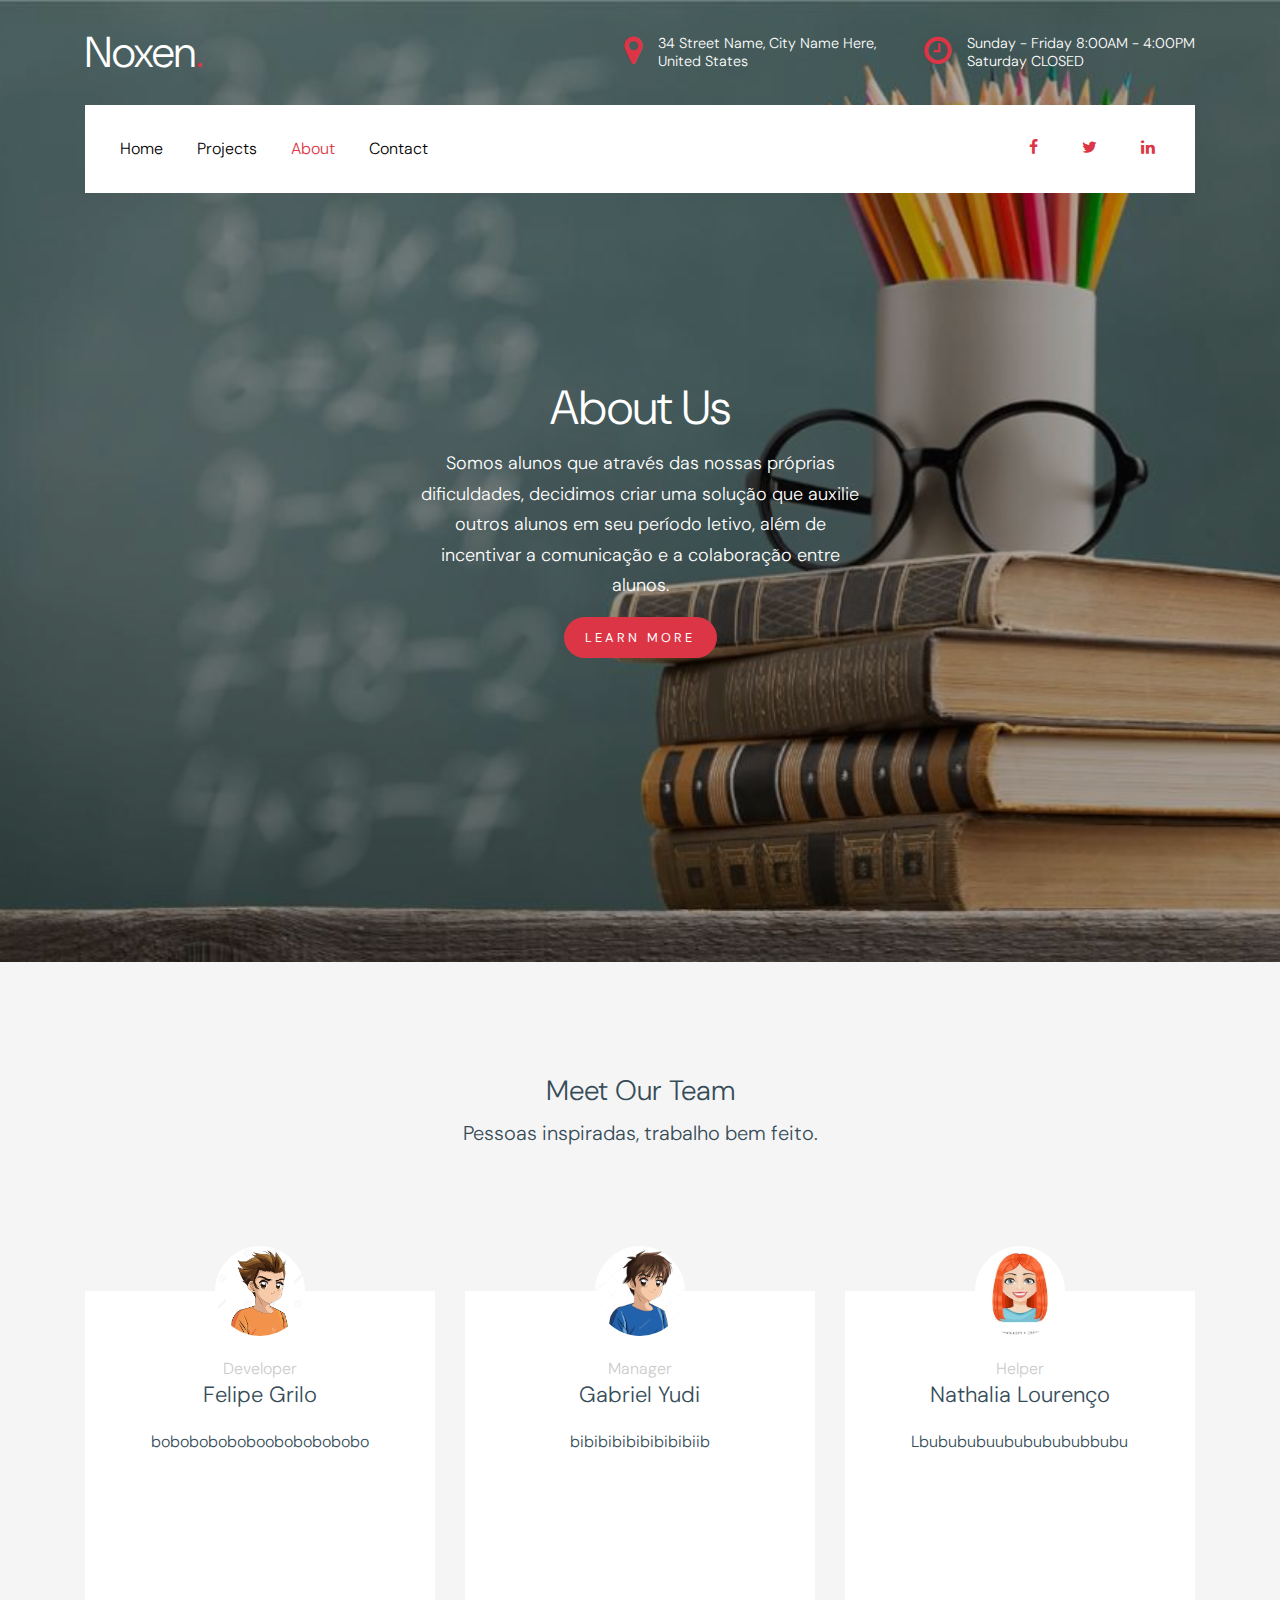
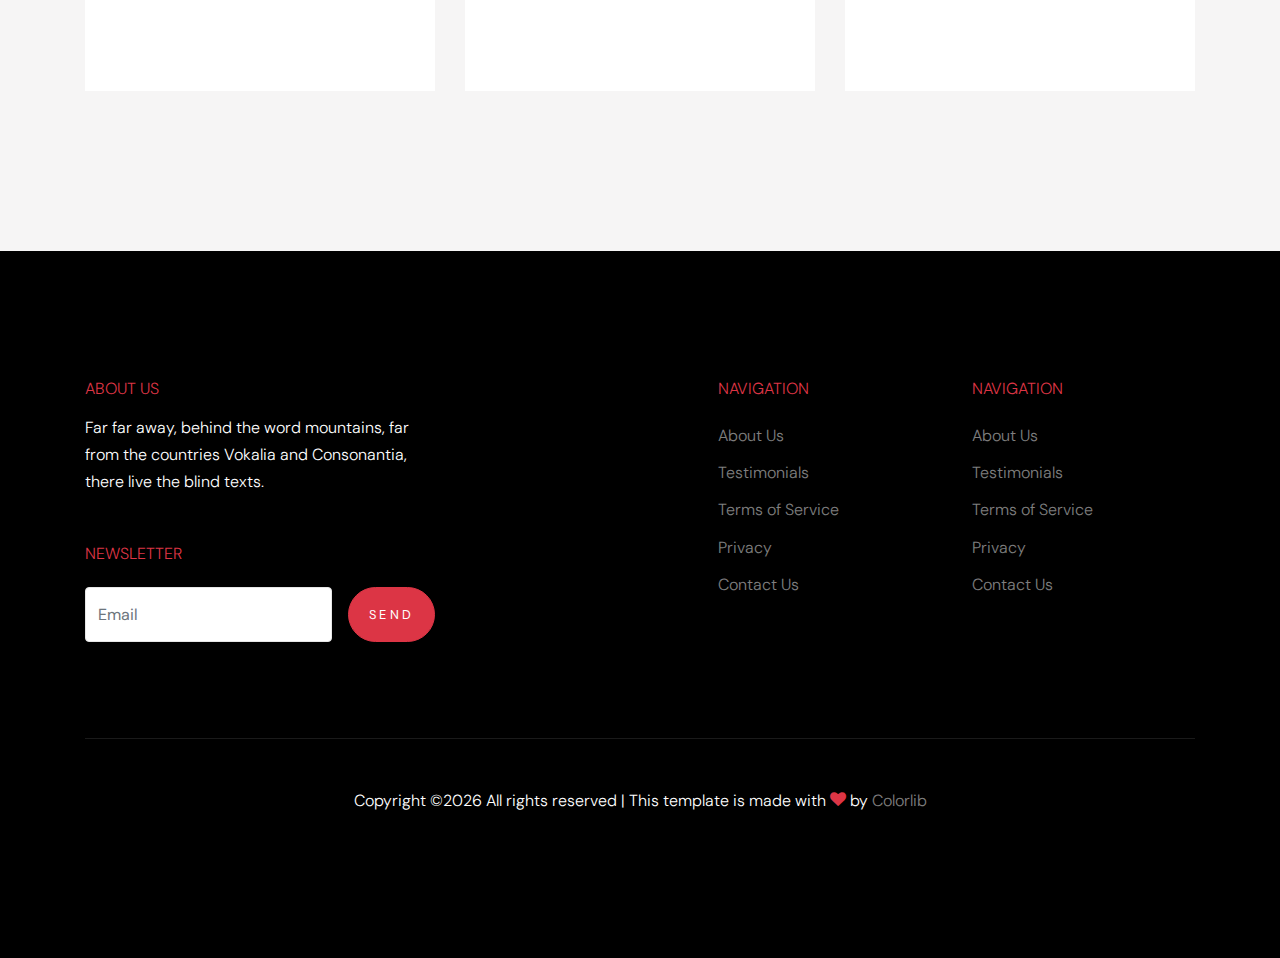
==== commit 6bde2e88: "atualização" ====
--- a/about.html
+++ b/about.html
@@ -70,10 +70,8 @@
               <nav class="site-navigation text-left mr-auto d-none d-lg-block" role="navigation">
                 <ul class="site-menu main-menu js-clone-nav mr-auto ">
                   <li><a href="index.html" class="nav-link">Home</a></li>
-                  <li><a href="services.html" class="nav-link">Services</a></li>
                   <li><a href="projects.html" class="nav-link">Projects</a></li>
                   <li class="active"><a href="about.html" class="nav-link">About</a></li>
-                  <li><a href="blog.html" class="nav-link">Blog</a></li>
                   <li><a href="contact.html" class="nav-link">Contact</a></li>
                 </ul>
               </nav>
@@ -93,80 +91,14 @@
     
 
     <div class="ftco-blocks-cover-1">
-      <div class="site-section-cover overlay" data-stellar-background-ratio="0.5" style="background-image: url('images/hero_1.jpg')">
+      <div class="site-section-cover overlay" data-stellar-background-ratio="0.5" style="background-image: url('images/fundo_index.jpg')">
         <div class="container">
           <div class="row align-items-center justify-content-center text-center">
             <div class="col-md-5 mt-5 pt-5">
               <h1 class="mb-3">About Us</h1>
-              <p>Lorem ipsum dolor sit amet, consectetur adipisicing elit. Soluta veritatis in tenetur doloremque, maiores doloribus officia iste. Dolores.</p>
+              <p>Somos alunos que através das nossas próprias dificuldades, decidimos criar uma solução que auxilie outros alunos em seu período letivo, além de incentivar a comunicação e a colaboração entre alunos.</p>
               <p><a href="#" class="btn btn-primary">Learn More</a></p>
             </div>
-          </div>
-        </div>
-      </div>
-    </div>
-
-
-    <div class="site-section bg-light">
-      <div class="container">
-        <div class="row">
-          <div class="col-md-5">
-            <h2 class="h5 mb-4">Your digital partner starts here.</h2>
-            <p>Lorem ipsum dolor sit amet, consectetur adipisicing elit. Sapiente reprehenderit aspernatur, reiciendis explicabo doloribus aperiam sed sequi, aut repudiandae magni nobis voluptatem!</p>
-
-            <div class="d-flex align-items-center">
-              <span class="sign mr-4">
-                <img src="images/signature.svg" alt="" class="img-fluid">
-              </span>
-              <div>
-                <span class="d-block font-weight-bold">Mr. John Doe</span>
-                <span>CEO &amp; Co-Founder </span>
-              </div>
-            </div>
-          </div>
-          <div class="col-md-6 ml-auto">
-            <h2 class="h5 mb-4">Our expertise and skills</h2>
-
-            <div class="progress-wrap mb-4">
-              <div class="d-flex">
-                <span>Writing</span>
-                <span class="ml-auto">55%</span>
-              </div>
-              <div class="progress rounded-0" style="height: 7px;">
-                <div class="progress-bar" role="progressbar" style="width: 55%;" aria-valuenow="55" aria-valuemin="0" aria-valuemax="100"></div>
-              </div>
-            </div>
-
-            <div class="progress-wrap mb-4">
-              <div class="d-flex">
-                <span>WordPress</span>
-                <span class="ml-auto">85%</span>
-              </div>
-              <div class="progress rounded-0" style="height: 7px;">
-                <div class="progress-bar" role="progressbar" style="width: 85%;" aria-valuenow="85" aria-valuemin="0" aria-valuemax="100"></div>
-              </div>
-            </div>
-
-            <div class="progress-wrap mb-4">
-              <div class="d-flex">
-                <span>Bootstrap</span>
-                <span class="ml-auto">93%</span>
-              </div>
-              <div class="progress rounded-0" style="height: 7px;">
-                <div class="progress-bar" role="progressbar" style="width: 93%;" aria-valuenow="93" aria-valuemin="0" aria-valuemax="100"></div>
-              </div>
-            </div>
-
-            <div class="progress-wrap mb-4">
-              <div class="d-flex">
-                <span>jQuery</span>
-                <span class="ml-auto">83%</span>
-              </div>
-              <div class="progress rounded-0" style="height: 7px;">
-                <div class="progress-bar" role="progressbar" style="width: 83%;" aria-valuenow="83" aria-valuemin="0" aria-valuemax="100"></div>
-              </div>
-            </div>
-
           </div>
         </div>
       </div>
@@ -178,7 +110,7 @@
         <div class="row justify-content-center text-center mb-5 section-2-title">
           <div class="col-md-6">
             <h3 class="scissors text-center">Meet Our Team</h3>
-            <p class="mb-5 lead">Lorem ipsum dolor sit amet, consectetur adipisicing elit. Iure nesciunt nemo vel earum maxime neque!</p>
+            <p class="mb-5 lead">Pessoas inspiradas, trabalho bem feito.</p>
           </div>
         </div>
         <div class="row align-items-stretch">
@@ -186,26 +118,26 @@
           <div class="col-lg-4 col-md-6 mb-5">
             <div class="post-entry-1 h-100 person-1">
               
-                <img src="images/person_1.jpg" alt="Image"
+                <img src="images/face_1.jpg" alt="Image"
                  class="img-fluid">
             
               <div class="post-entry-1-contents">
-                <span class="meta">Founder</span>
-                <h2>James Doe</h2>
-                <p>Lorem ipsum dolor sit amet, consectetur adipisicing elit. Ipsa, sapiente.</p>
+                <span class="meta">Developer</span>
+                <h2>Felipe Grilo</h2>
+                <p>boboboboboboobobobobobo</p>
               </div>
             </div>
           </div>
           <div class="col-lg-4 col-md-6 mb-5">
             <div class="post-entry-1 h-100 person-1">
               
-                <img src="images/person_2.jpg" alt="Image"
+                <img src="images/face_2.jpg" alt="Image"
                  class="img-fluid">
             
               <div class="post-entry-1-contents">
-                <span class="meta">Founder</span>
-                <h2>James Doe</h2>
-                <p>Lorem ipsum dolor sit amet, consectetur adipisicing elit. Ipsa, sapiente.</p>
+                <span class="meta">Manager</span>
+                <h2>Gabriel Yudi</h2>
+                <p>bibibibibibibibibiib</p>
               </div>
             </div>
           </div>
@@ -213,108 +145,22 @@
           <div class="col-lg-4 col-md-6 mb-5">
             <div class="post-entry-1 h-100 person-1">
               
-                <img src="images/person_3.jpg" alt="Image"
+                <img src="images/face_3.jpg" alt="Image"
                  class="img-fluid">
             
               <div class="post-entry-1-contents">
-                <span class="meta">Founder</span>
-                <h2>James Doe</h2>
-                <p>Lorem ipsum dolor sit amet, consectetur adipisicing elit. Ipsa, sapiente.</p>
-              </div>
-            </div>
-          </div>
-
-          <div class="col-lg-4 col-md-6 mb-5">
-            <div class="post-entry-1 h-100 person-1">
-              
-                <img src="images/person_4.jpg" alt="Image"
-                 class="img-fluid">
-            
-              <div class="post-entry-1-contents">
-                <span class="meta">Founder</span>
-                <h2>James Doe</h2>
-                <p>Lorem ipsum dolor sit amet, consectetur adipisicing elit. Ipsa, sapiente.</p>
-              </div>
-            </div>
-          </div>
-
-          <div class="col-lg-4 col-md-6 mb-5">
-            <div class="post-entry-1 h-100 person-1">
-              
-                <img src="images/person_5.jpg" alt="Image"
-                 class="img-fluid">
-            
-              <div class="post-entry-1-contents">
-                <span class="meta">Founder</span>
-                <h2>James Doe</h2>
-                <p>Lorem ipsum dolor sit amet, consectetur adipisicing elit. Ipsa, sapiente.</p>
-              </div>
-            </div>
-          </div>
-
-          <div class="col-lg-4 col-md-6 mb-5">
-            <div class="post-entry-1 h-100 person-1">
-              
-                <img src="images/person_1.jpg" alt="Image"
-                 class="img-fluid">
-            
-              <div class="post-entry-1-contents">
-                <span class="meta">Founder</span>
-                <h2>James Doe</h2>
-                <p>Lorem ipsum dolor sit amet, consectetur adipisicing elit. Ipsa, sapiente.</p>
-              </div>
-            </div>
-          </div>
-
-
-        </div>
-      </div>
-    </div>
-
-
-    <div class="site-section section-3" data-stellar-background-ratio="0.5" style="background-image: url('images/hero_2.jpg');">
-      <div class="container">
-        <div class="row justify-content-center text-center">
-          <div class="col-7 text-center mb-5">
-            <p class="lead text-white">Suscipit libero voluptate</p>
-            <h2 class="text-white">Get ready to start your exciting journey. Our agency</h2>
-          </div>
-        </div>
+                <span class="meta">Helper</span>
+                <h2>Nathalia Lourenço</h2>
+                <p>Lbubububuubububububbubu</p>
+              </div>
+            </div>
+          </div>
+
+          
+        </div>
+      </div>
+    </div>
         
-      </div>
-    </div>
-
-    <div class="site-section counter-wrap">
-      <div class="container">
-        <div class="row">
-          <div class="col-md-6 col-lg-4 mb-5">
-            <div class="d-flex align-items-center counter">
-              <span class="icon-building-o wrap-icon mr-3"></span>
-              <div class="text">
-                <span class="d-block number">14k</span>
-                <span class="caption">number of firms</span>
-              </div>
-            </div>
-          </div>
-          <div class="col-md-6 col-lg-4 mb-5">
-            <div class="d-flex align-items-center counter">
-              <span class="icon-home2 wrap-icon mr-3"></span>
-              <div class="text">
-                <span class="d-block number">2k</span>
-                <span class="caption">in house crews</span>
-              </div>
-            </div>
-          </div>
-          <div class="col-md-6 col-lg-4 mb-5">
-            <div class="d-flex align-items-center counter">
-              <span class="icon-code wrap-icon mr-3"></span>
-              <div class="text">
-                <span class="d-block number">3920k</span>
-                <span class="caption">line of codes</span>
-              </div>
-            </div>
-          </div>
-        </div>
       </div>
     </div>
 
--- a/css/style.css
+++ b/css/style.css
@@ -1328,10 +1328,12 @@
   text-align: center; }
   .post-entry-1.person-1 img {
     width: 90px;
+    height: 90px;
     border-radius: 50%;
     margin: 0 auto -45px auto; }
   .post-entry-1.person-1 .post-entry-1-contents {
-    padding-top: 4rem; }
+    padding-top: 4rem;
+    height: 400px }
 
 /* carrent */
 .feature-car-rent-box-1 {
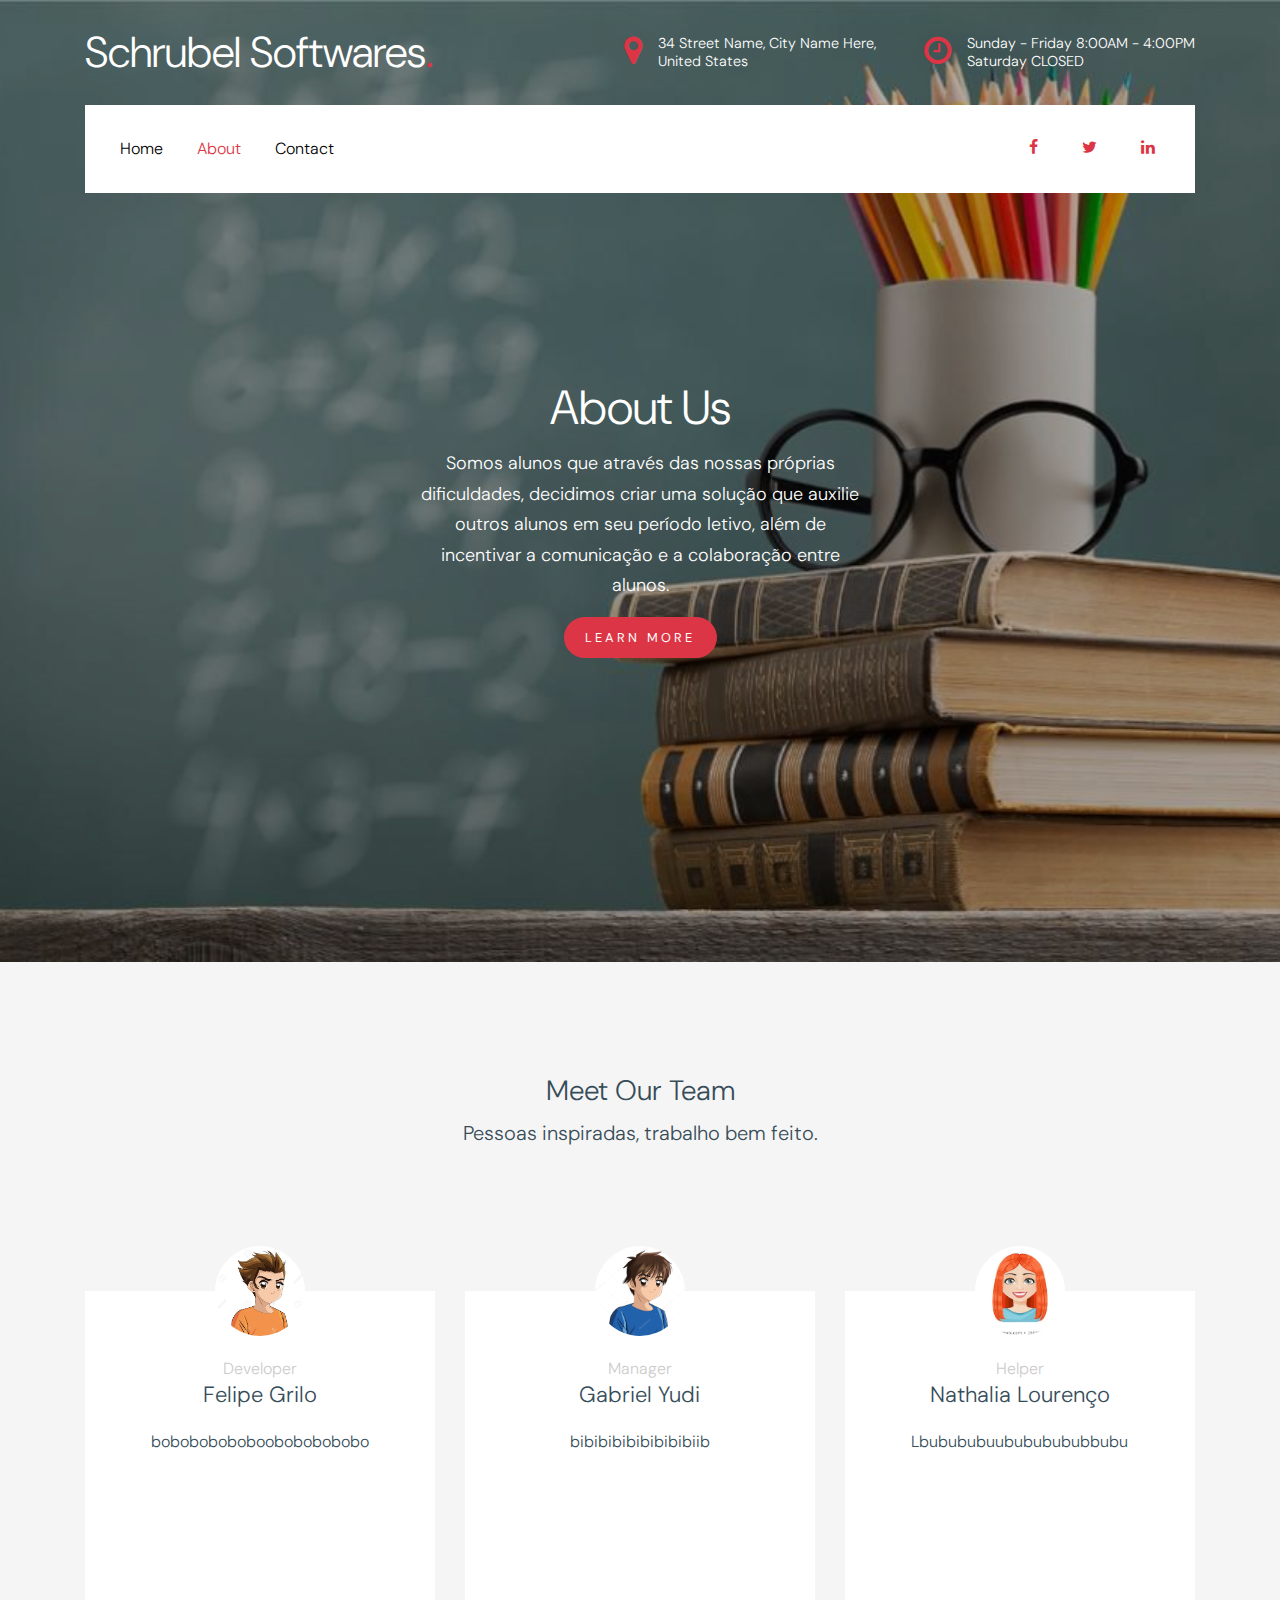
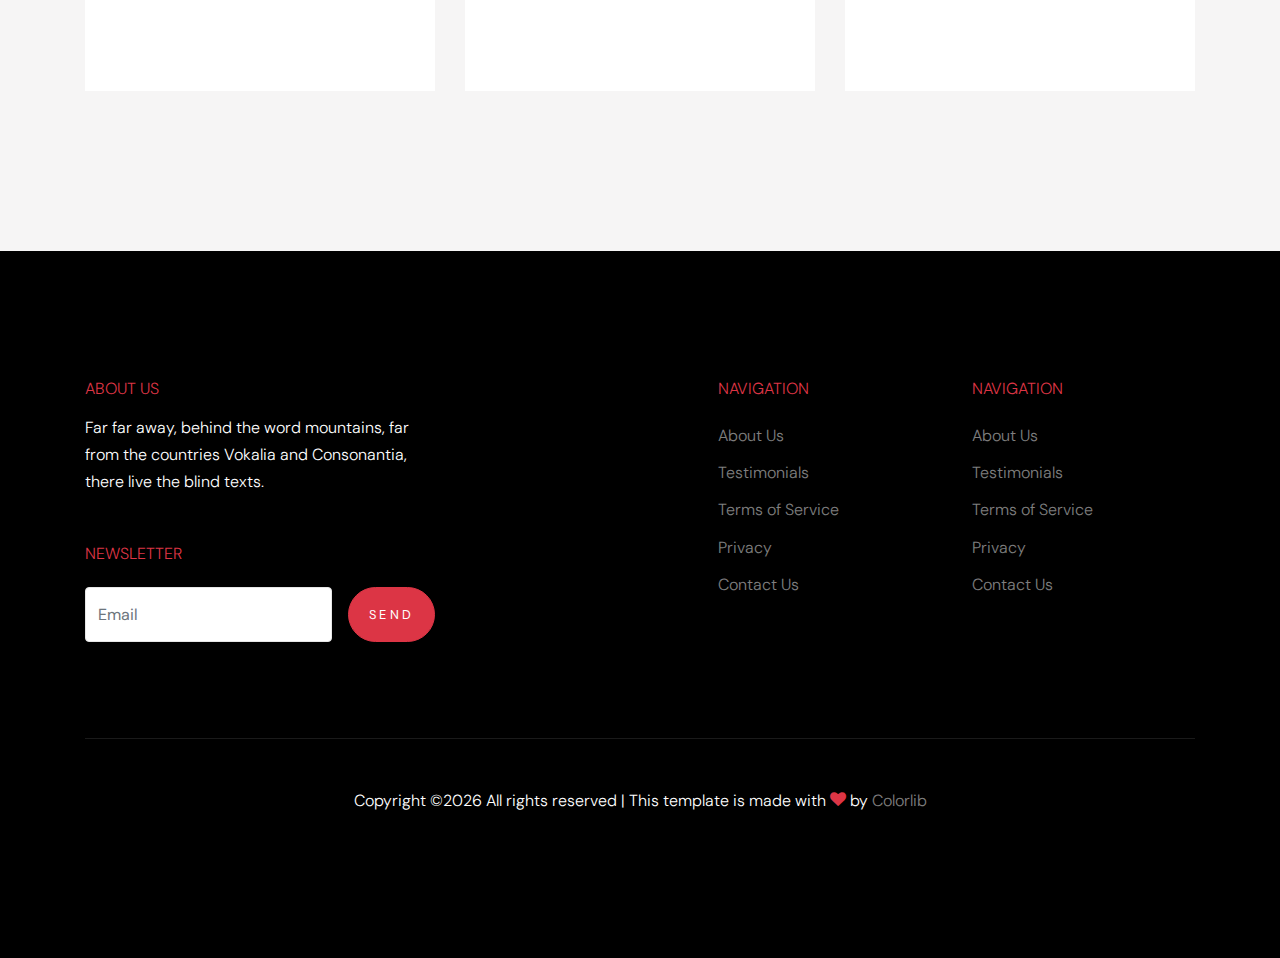
==== commit cf7fba07: "alterações pages" ====
--- a/about.html
+++ b/about.html
@@ -2,7 +2,7 @@
 <html lang="en">
 
   <head>
-    <title>Noxen &mdash; Website Template by Colorlib</title>
+    <title>AskMe &mdash;Soluções para educar</title>
     <meta charset="utf-8">
     <meta name="viewport" content="width=device-width, initial-scale=1, shrink-to-fit=no">
 
@@ -44,7 +44,7 @@
         <div class="container mb-3">
           <div class="d-flex align-items-center">
             <div class="site-logo mr-auto">
-              <a href="index.html">Noxen<span class="text-primary">.</span></a>
+              <a href="index.html">Schrubel Softwares<span class="text-primary">.</span></a>
             </div>
             <div class="site-quick-contact d-none d-lg-flex ml-auto ">
               <div class="d-flex site-info align-items-center mr-5">
@@ -70,7 +70,6 @@
               <nav class="site-navigation text-left mr-auto d-none d-lg-block" role="navigation">
                 <ul class="site-menu main-menu js-clone-nav mr-auto ">
                   <li><a href="index.html" class="nav-link">Home</a></li>
-                  <li><a href="projects.html" class="nav-link">Projects</a></li>
                   <li class="active"><a href="about.html" class="nav-link">About</a></li>
                   <li><a href="contact.html" class="nav-link">Contact</a></li>
                 </ul>
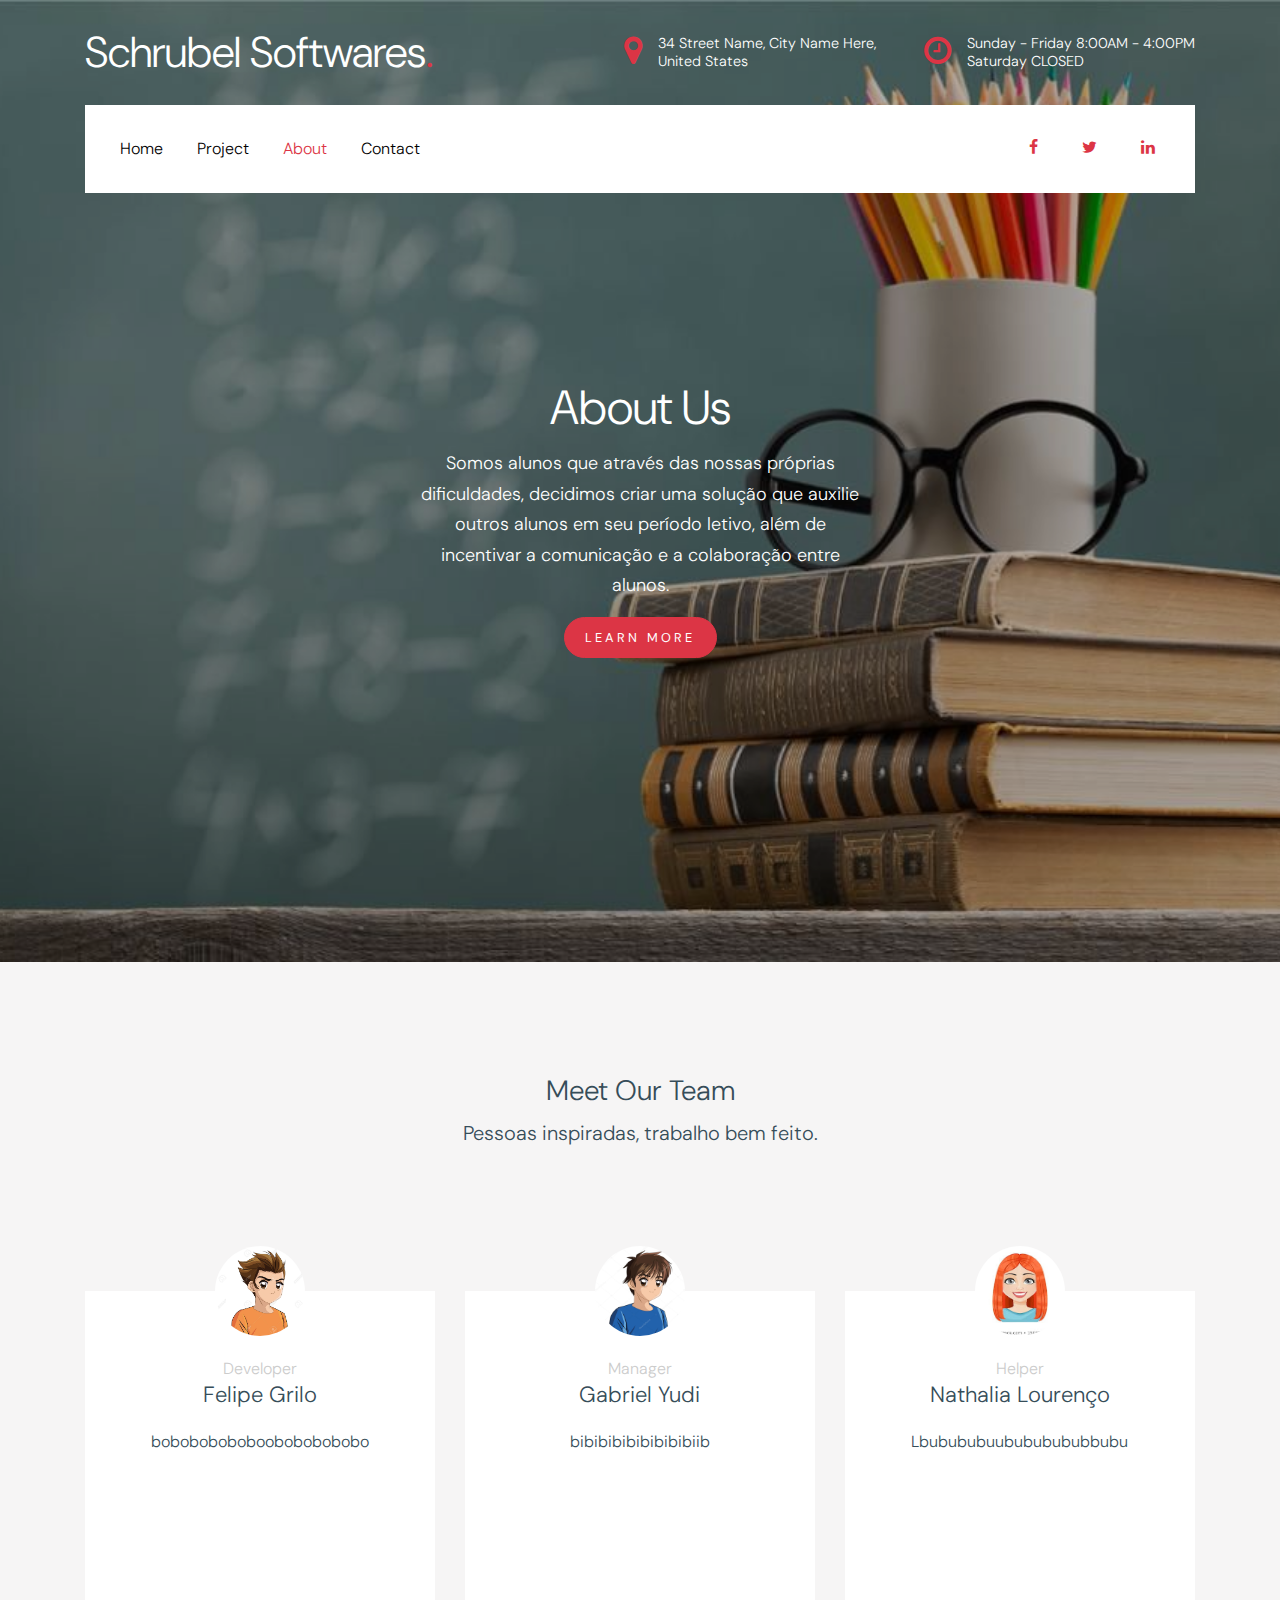
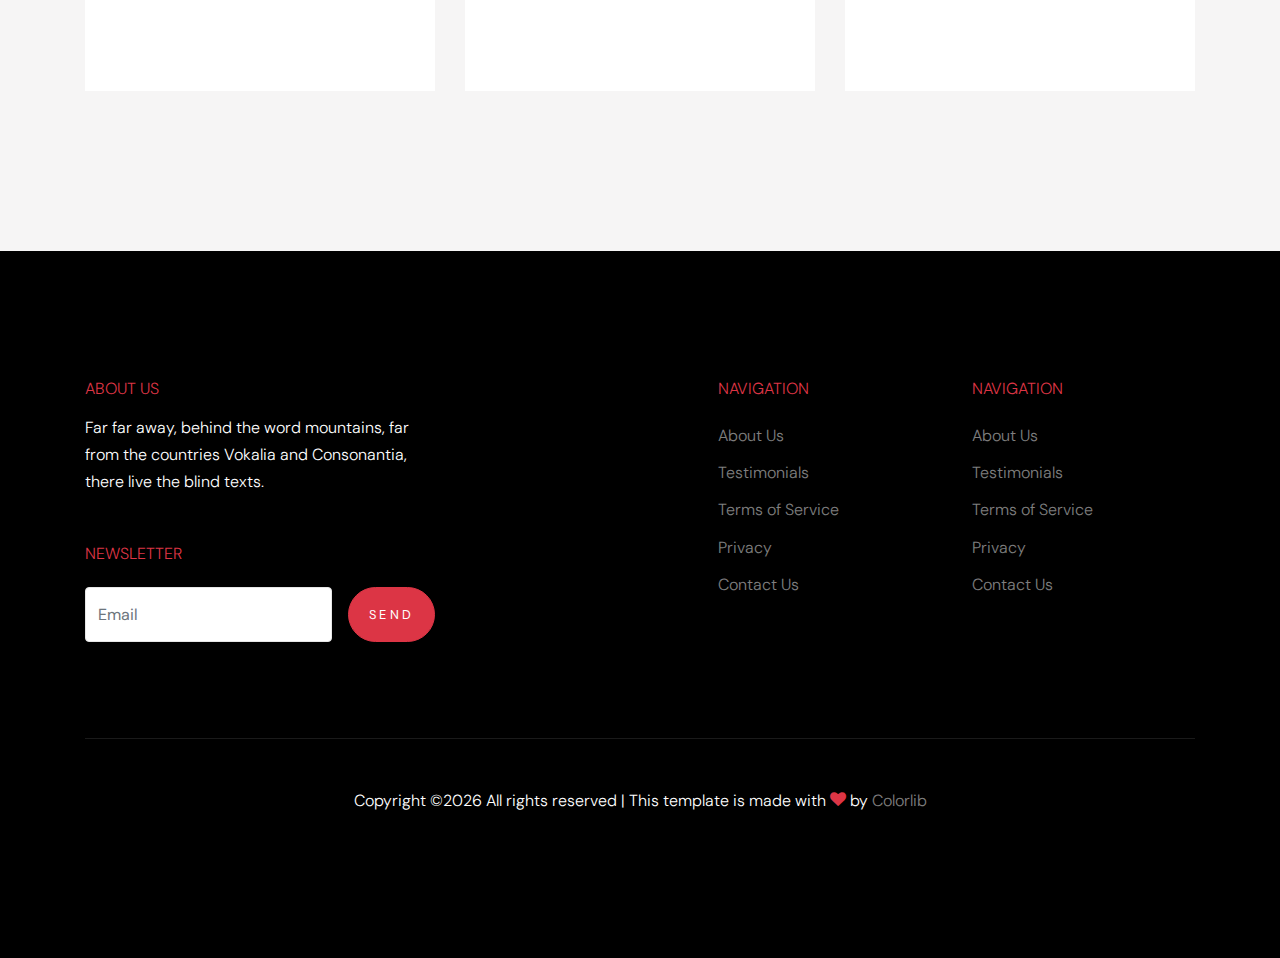
==== commit e70db295: "finalização" ====
--- a/about.html
+++ b/about.html
@@ -70,6 +70,7 @@
               <nav class="site-navigation text-left mr-auto d-none d-lg-block" role="navigation">
                 <ul class="site-menu main-menu js-clone-nav mr-auto ">
                   <li><a href="index.html" class="nav-link">Home</a></li>
+                  <li><a href="projects.html" class="nav-link">Project</a></li>
                   <li class="active"><a href="about.html" class="nav-link">About</a></li>
                   <li><a href="contact.html" class="nav-link">Contact</a></li>
                 </ul>
